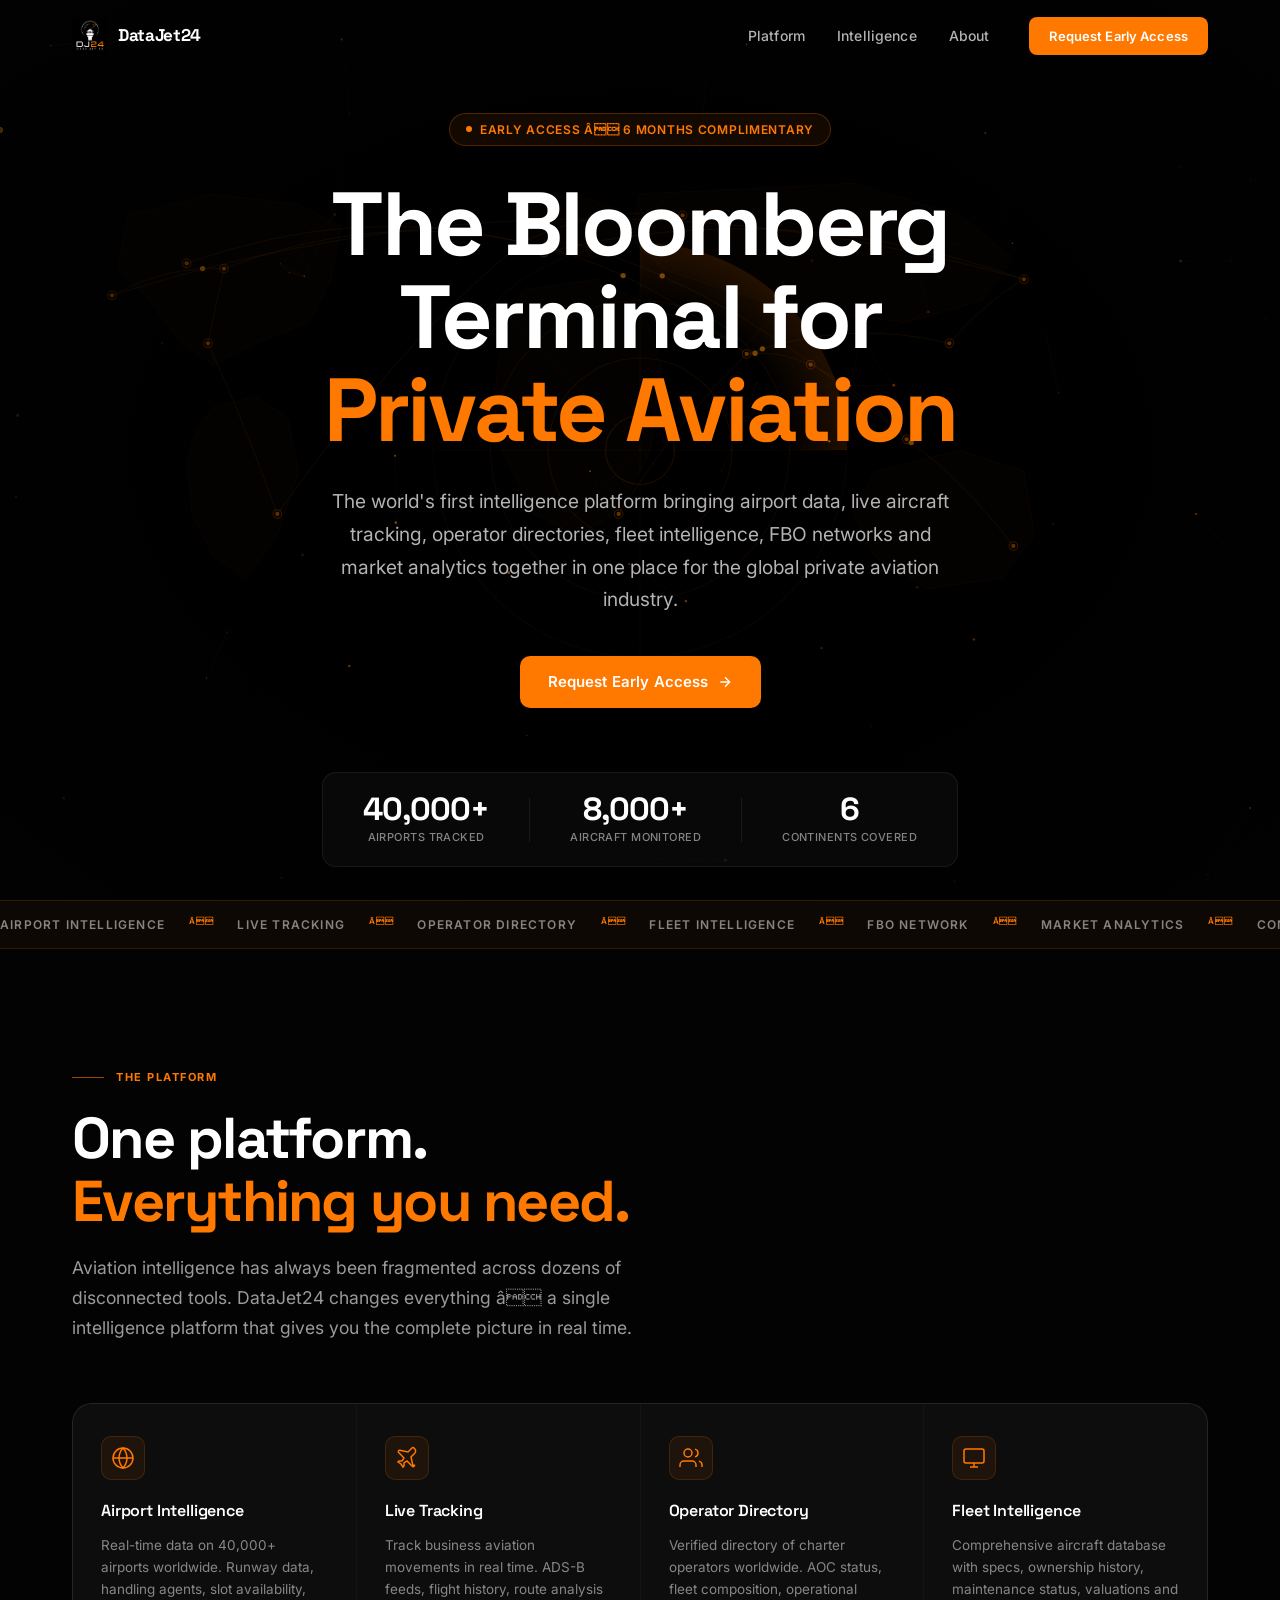
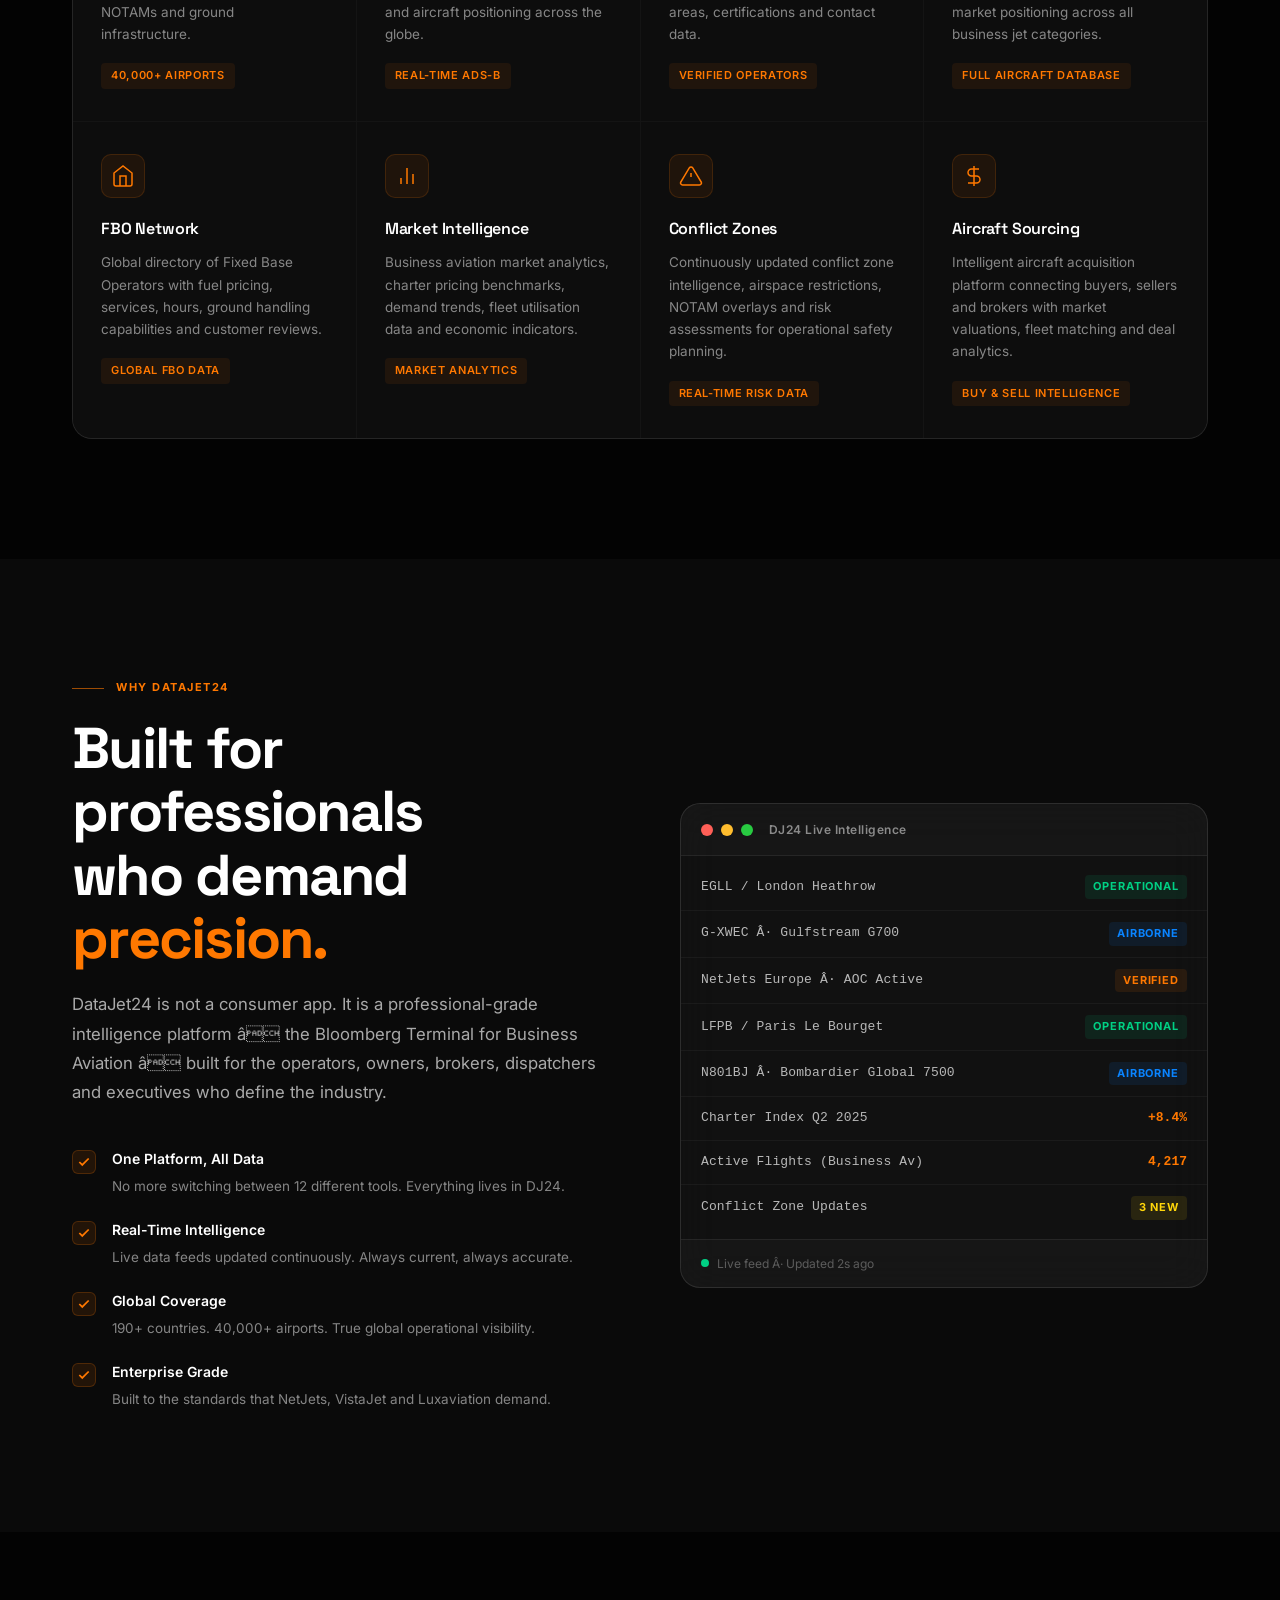
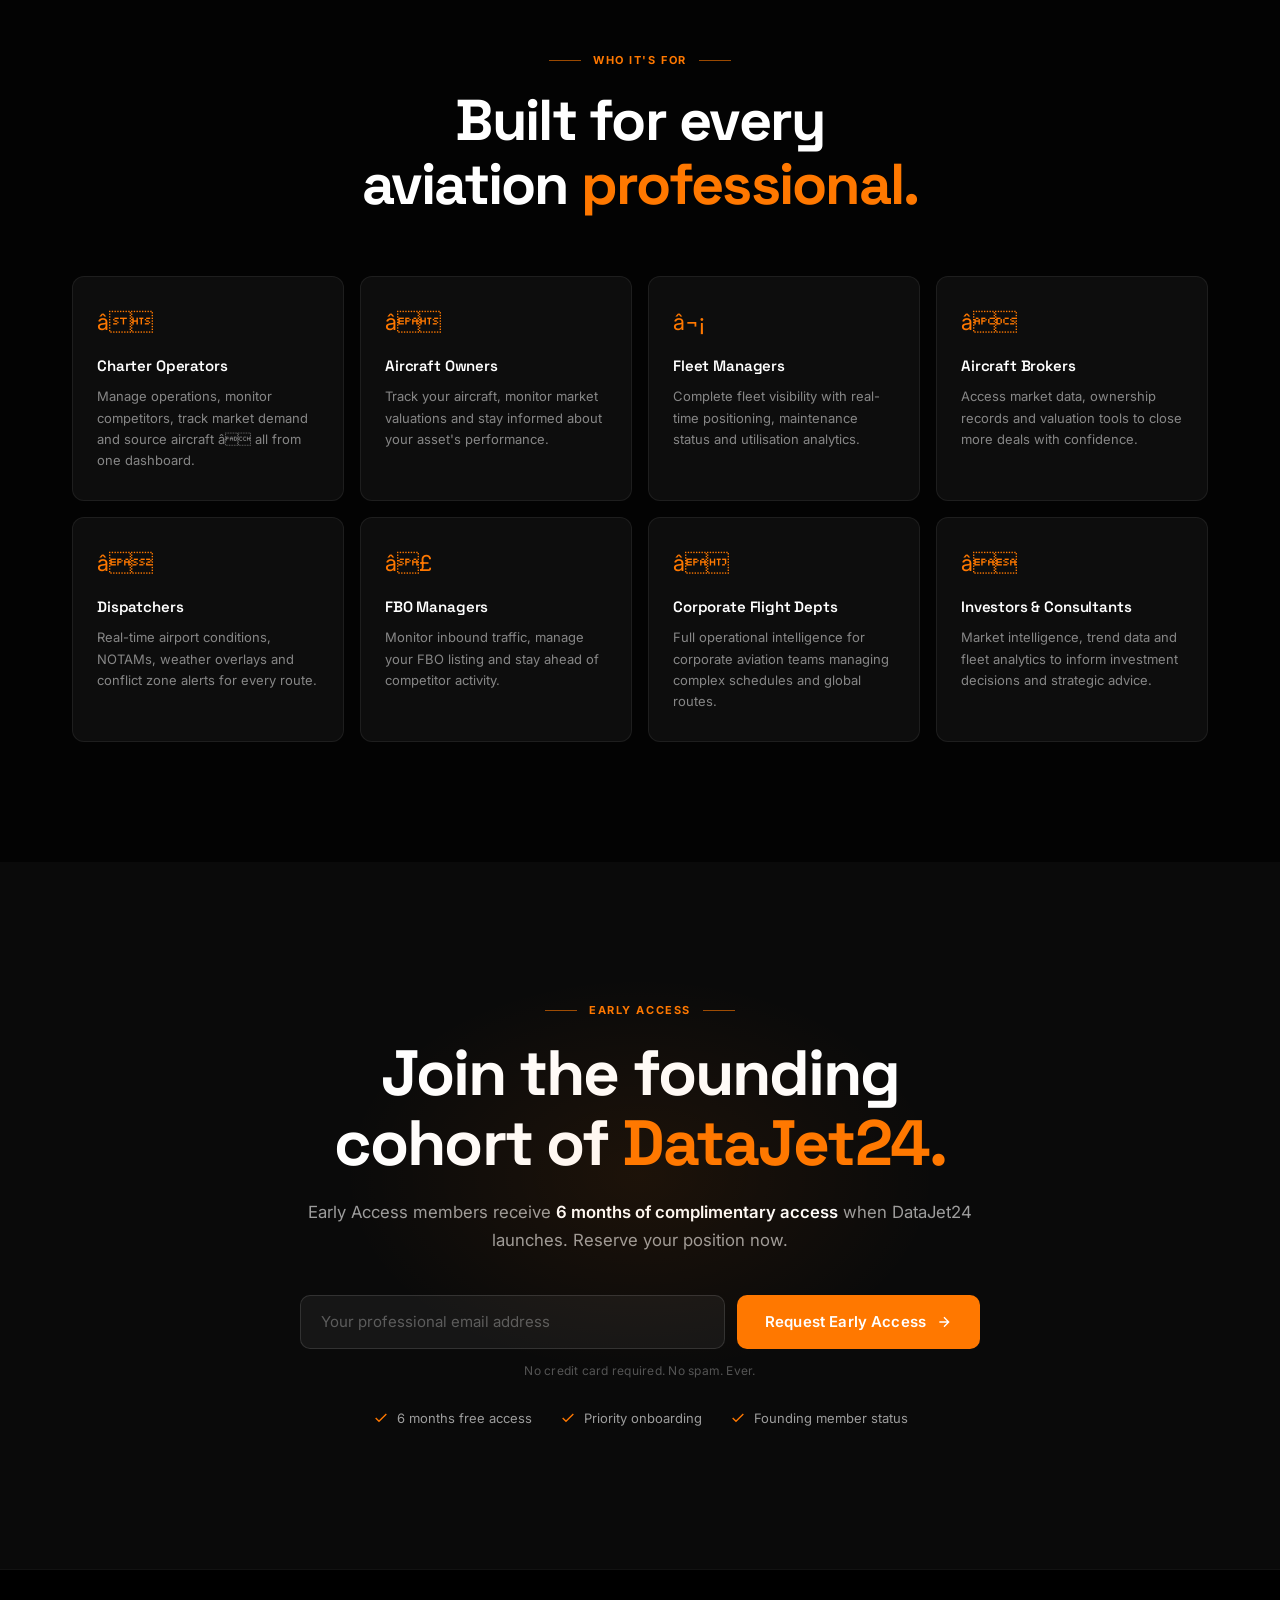
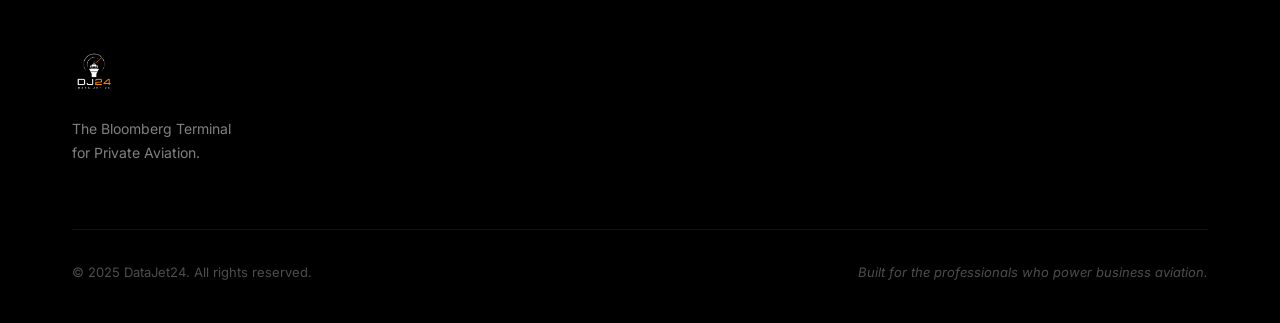
==== index.html @ e0322539 "Fix: restore nav, fix orphan div, add script tag, add closing body/html tags, fix copyright encoding" ====
<!DOCTYPE html>
<html lang="en">
<head>
  <meta charset="UTF-8">
  <meta name="viewport" content="width=device-width, initial-scale=1.0">
  <title>DataJet24 | The Bloomberg Terminal for Private Aviation</title>
  <meta name="description" content="DataJet24 is building the world's leading Business Aviation Intelligence Platform. Real-time tracking, airport intelligence, operator directories, fleet data, FBO networks and market analytics â unified in one platform.">
  <meta name="keywords" content="business aviation intelligence, charter operator platform, aircraft tracking, FBO directory, fleet management, aviation data, private jet intelligence">
  <meta name="robots" content="index, follow">
  <meta name="theme-color" content="#000000">

  <!-- Open Graph -->
  <meta property="og:type" content="website">
  <meta property="og:url" content="https://www.datajet24.com/">
  <meta property="og:title" content="DataJet24 | The Bloomberg Terminal for Private Aviation">
  <meta property="og:description" content="The Bloomberg Terminal for Business Aviation. Airport intelligence, live tracking, operator directories, fleet data and market analytics â unified.">
  <meta property="og:image" content="https://www.datajet24.com/assets/og-image.png">
  <meta property="og:site_name" content="DataJet24">

  <!-- Twitter Cards -->
  <meta name="twitter:card" content="summary_large_image">
  <meta name="twitter:title" content="DataJet24 | Business Aviation Intelligence Platform">
  <meta name="twitter:description" content="The Bloomberg Terminal for Business Aviation. Join Early Access â 6 months free.">
  <meta name="twitter:image" content="https://www.datajet24.com/assets/og-image.png">

  <!-- Canonical -->
  <link rel="canonical" href="https://www.datajet24.com/">

  <!-- Favicon -->
  <link rel="icon" type="image/png" href="assets/logo.png">
  <link rel="apple-touch-icon" href="assets/logo.png">

  <!-- Structured Data -->
  <script type="application/ld+json">
  {
    "@context": "https://schema.org",
    "@type": "Organization",
    "name": "DataJet24",
    "url": "https://www.datajet24.com",
    "logo": "https://www.datajet24.com/assets/logo.png",
    "description": "The Global Intelligence Platform for Business Aviation",
    "foundingDate": "2024",
    "sameAs": []
  }
  </script>

  <!-- Google Fonts -->
  <link rel="preconnect" href="https://fonts.googleapis.com">
  <link rel="preconnect" href="https://fonts.gstatic.com" crossorigin>
  <link href="https://fonts.googleapis.com/css2?family=Inter:wght@300;400;500;600;700;800;900&family=Space+Grotesk:wght@300;400;500;600;700&display=swap" rel="stylesheet">

  <link rel="stylesheet" href="css/style.css">
</head>
<body>

  <!-- Navigation -->
  <nav id="nav">
    <div class="nav-inner">
      <a href="/" class="nav-logo">
        <img src="assets/logo.png" alt="DataJet24" height="36">
        <span>DataJet24</span>
      </a>
      <div class="nav-links">
        <a href="#platform">Platform</a>
        <a href="#intelligence">Intelligence</a>
        <a href="#about">About</a>
      </div>
      <a href="#waitlist" class="nav-cta">Request Early Access</a>
      <button class="nav-mobile-btn" id="mobileMenuBtn" aria-label="Menu">
        <span></span><span></span><span></span>
      </button>
    </div>
    <div class="nav-mobile-menu" id="mobileMenu">
      <a href="#platform" class="mobile-link">Platform</a>
      <a href="#intelligence" class="mobile-link">Intelligence</a>
      <a href="#about" class="mobile-link">About</a>
      <a href="#waitlist" class="mobile-link mobile-cta">Request Early Access</a>
    </div>
  </nav>

  <!-- Loading Screen -->
  <div id="loader">
    <div class="loader-inner">
      <img src="assets/logo.png" alt="DataJet24" class="loader-logo">
      <div class="loader-bar"><div class="loader-progress"></div></div>
    </div>
  </div>


  <!-- Hero Section -->
  <section id="hero">
    <!-- Animated Background Canvas -->
    <canvas id="heroCanvas"></canvas>

    <!-- World Map -->
    <div class="hero-map" id="heroMap">
      <svg viewBox="0 0 1200 600" class="world-map-svg" id="worldMap" xmlns="http://www.w3.org/2000/svg">
        <!-- Simplified world map paths -->
        <g class="map-land" fill="none" stroke="rgba(255,120,0,0.12)" stroke-width="0.5">
          <!-- North America -->
          <path d="M 120 80 L 200 60 L 280 70 L 320 90 L 310 140 L 290 180 L 240 200 L 200 220 L 170 200 L 140 160 L 110 130 Z" fill="rgba(255,120,0,0.03)"/>
          <!-- South America -->
          <path d="M 200 260 L 240 250 L 270 270 L 280 320 L 260 380 L 230 420 L 200 400 L 180 360 L 175 310 L 185 280 Z" fill="rgba(255,120,0,0.03)"/>
          <!-- Europe -->
          <path d="M 480 70 L 540 60 L 580 75 L 590 100 L 560 120 L 520 115 L 490 100 Z" fill="rgba(255,120,0,0.03)"/>
          <!-- Africa -->
          <path d="M 490 150 L 560 140 L 600 160 L 620 220 L 610 300 L 580 360 L 540 380 L 500 360 L 470 300 L 465 230 L 475 180 Z" fill="rgba(255,120,0,0.03)"/>
          <!-- Asia -->
          <path d="M 600 60 L 800 50 L 900 80 L 950 120 L 920 160 L 850 180 L 750 170 L 680 150 L 620 130 L 590 100 Z" fill="rgba(255,120,0,0.03)"/>
          <!-- Australia -->
          <path d="M 820 320 L 900 300 L 960 320 L 970 380 L 940 420 L 870 430 L 820 400 L 800 360 Z" fill="rgba(255,120,0,0.03)"/>
        </g>
        <!-- Flight routes -->
        <g class="flight-routes" id="flightRoutes"></g>
        <!-- Airport dots -->
        <g class="airports" id="airportDots"></g>
      </svg>
    </div>

    <!-- Radar overlay -->
    <div class="radar-overlay" id="radarOverlay">
      <svg viewBox="0 0 400 400" class="radar-svg">
        <circle cx="200" cy="200" r="180" fill="none" stroke="rgba(255,120,0,0.06)" stroke-width="1"/>
        <circle cx="200" cy="200" r="130" fill="none" stroke="rgba(255,120,0,0.08)" stroke-width="1"/>
        <circle cx="200" cy="200" r="80" fill="none" stroke="rgba(255,120,0,0.1)" stroke-width="1"/>
        <circle cx="200" cy="200" r="30" fill="none" stroke="rgba(255,120,0,0.15)" stroke-width="1"/>
        <line x1="200" y1="20" x2="200" y2="380" stroke="rgba(255,120,0,0.05)" stroke-width="1"/>
        <line x1="20" y1="200" x2="380" y2="200" stroke="rgba(255,120,0,0.05)" stroke-width="1"/>
        <line x1="73" y1="73" x2="327" y2="327" stroke="rgba(255,120,0,0.04)" stroke-width="1"/>
        <line x1="327" y1="73" x2="73" y2="327" stroke="rgba(255,120,0,0.04)" stroke-width="1"/>
        <!-- Radar sweep -->
        <path id="radarSweep" d="M 200 200 L 200 20 A 180 180 0 0 1 380 200 Z" fill="url(#radarGrad)" opacity="0.6"/>
        <defs>
          <radialGradient id="radarGrad" cx="200" cy="200" r="180" gradientUnits="userSpaceOnUse">
            <stop offset="0%" stop-color="rgba(255,120,0,0)"/>
            <stop offset="70%" stop-color="rgba(255,120,0,0)"/>
            <stop offset="100%" stop-color="rgba(255,120,0,0.3)"/>
          </radialGradient>
        </defs>
      </svg>
    </div>

    <!-- Hero content -->
    <div class="hero-content">
      <div class="hero-badge">
        <span class="badge-dot"></span>
        <span>Early Access â 6 months complimentary</span>
      </div>
      <h1 class="hero-headline">
        <span class="line-1">The Bloomberg</span>
        <span class="line-2">Terminal for</span>
        <span class="line-3 accent">Private Aviation</span>
      </h1>
      <p class="hero-sub">The world's first intelligence platform bringing airport data, live aircraft tracking, operator directories, fleet intelligence, FBO networks and market analytics together in one place for the global private aviation industry.</p>
      <div class="hero-actions">
        <a href="#waitlist" class="btn-primary">
          <span>Request Early Access</span>
          <svg width="16" height="16" viewBox="0 0 24 24" fill="none" stroke="currentColor" stroke-width="2"><path d="M5 12h14M12 5l7 7-7 7"/></svg>
        </a>
        </div>
      
      <div class="hero-metrics">
        <div class="metric">
          <span class="metric-value" data-target="40000">0</span>
          <span class="metric-label">Airports Tracked</span>
        </div>
        <div class="metric-divider"></div>
        <div class="metric">
          <span class="metric-value" data-target="8000">0</span>
          <span class="metric-label">Aircraft Monitored</span>
        </div>
        <div class="metric-divider"></div>
        <div class="metric">
          <span class="metric-value" data-target="6">0</span>
          <span class="metric-label">Continents Covered</span>
        </div>
      </div>
    </div>


</section>

  <!-- Marquee Banner -->
  <div class="marquee-wrapper">
    <div class="marquee-track">
      <span>Airport Intelligence</span>
      <span class="sep">â</span>
      <span>Live Tracking</span>
      <span class="sep">â</span>
      <span>Operator Directory</span>
      <span class="sep">â</span>
      <span>Fleet Intelligence</span>
      <span class="sep">â</span>
      <span>FBO Network</span>
      <span class="sep">â</span>
      <span>Market Analytics</span>
      <span class="sep">â</span>
      <span>Conflict Zones</span>
      <span class="sep">â</span>
      <span>Weather Data</span>
      <span class="sep">â</span>
      <span>Aircraft Sourcing</span>
      <span class="sep">â</span>
      <span>Aviation News</span>
      <span class="sep">â</span>
      <span>Airport Intelligence</span>
      <span class="sep">â</span>
      <span>Live Tracking</span>
      <span class="sep">â</span>
      <span>Operator Directory</span>
      <span class="sep">â</span>
      <span>Fleet Intelligence</span>
      <span class="sep">â</span>
      <span>FBO Network</span>
      <span class="sep">â</span>
      <span>Market Analytics</span>
      <span class="sep">â</span>
      <span>Conflict Zones</span>
      <span class="sep">â</span>
      <span>Weather Data</span>
      <span class="sep">â</span>
    </div>
  </div>

  <!-- Platform Overview -->
  <section id="platform" class="section-platform">
    <div class="container">
      <div class="section-label">
        <span class="label-line"></span>
        <span>The Platform</span>
      </div>
      <h2 class="section-title">One platform.<br><span class="accent">Everything you need.</span></h2>
      <p class="section-subtitle">Aviation intelligence has always been fragmented across dozens of disconnected tools. DataJet24 changes everything â a single intelligence platform that gives you the complete picture in real time.</p>

      <div class="platform-grid">
        <div class="platform-card" data-aos="fade-up" data-delay="0">
          <div class="card-icon">
            <svg width="24" height="24" viewBox="0 0 24 24" fill="none" stroke="currentColor" stroke-width="1.5"><circle cx="12" cy="12" r="10"/><path d="M2 12h20M12 2a15.3 15.3 0 0 1 4 10 15.3 15.3 0 0 1-4 10 15.3 15.3 0 0 1-4-10 15.3 15.3 0 0 1 4-10z"/></svg>
          </div>
          <h3>Airport Intelligence</h3>
          <p>Real-time data on 40,000+ airports worldwide. Runway data, handling agents, slot availability, NOTAMs and ground infrastructure.</p>
          <div class="card-tag">40,000+ Airports</div>
        </div>

        <div class="platform-card" data-aos="fade-up" data-delay="100">
          <div class="card-icon">
            <svg width="24" height="24" viewBox="0 0 24 24" fill="none" stroke="currentColor" stroke-width="1.5"><path d="M17.8 19.2L16 11l3.5-3.5C21 6 21 4 19.5 2.5S18 1 16.5 2.5L13 6 4.8 4.2c-.5-.1-.9.1-1.1.5l-.3.5c-.2.5-.1 1 .3 1.3L9 12l-2 3H4l-1 1 3 2 2 3 1-1v-3l3-2 5.2 5.3c.4.4.9.5 1.3.3l.5-.2c.4-.3.6-.7.5-1.2z"/></svg>
          </div>
          <h3>Live Tracking</h3>
          <p>Track business aviation movements in real time. ADS-B feeds, flight history, route analysis and aircraft positioning across the globe.</p>
          <div class="card-tag">Real-Time ADS-B</div>
        </div>

        <div class="platform-card" data-aos="fade-up" data-delay="200">
          <div class="card-icon">
            <svg width="24" height="24" viewBox="0 0 24 24" fill="none" stroke="currentColor" stroke-width="1.5"><path d="M17 21v-2a4 4 0 0 0-4-4H5a4 4 0 0 0-4 4v2"/><circle cx="9" cy="7" r="4"/><path d="M23 21v-2a4 4 0 0 0-3-3.87"/><path d="M16 3.13a4 4 0 0 1 0 7.75"/></svg>
          </div>
          <h3>Operator Directory</h3>
          <p>Verified directory of charter operators worldwide. AOC status, fleet composition, operational areas, certifications and contact data.</p>
          <div class="card-tag">Verified Operators</div>
        </div>

        <div class="platform-card" data-aos="fade-up" data-delay="300">
          <div class="card-icon">
            <svg width="24" height="24" viewBox="0 0 24 24" fill="none" stroke="currentColor" stroke-width="1.5"><rect x="2" y="3" width="20" height="14" rx="2" ry="2"/><line x1="8" y1="21" x2="16" y2="21"/><line x1="12" y1="17" x2="12" y2="21"/></svg>
          </div>
          <h3>Fleet Intelligence</h3>
          <p>Comprehensive aircraft database with specs, ownership history, maintenance status, valuations and market positioning across all business jet categories.</p>
          <div class="card-tag">Full Aircraft Database</div>
        </div>

        <div class="platform-card" data-aos="fade-up" data-delay="400">
          <div class="card-icon">
            <svg width="24" height="24" viewBox="0 0 24 24" fill="none" stroke="currentColor" stroke-width="1.5"><path d="M3 9l9-7 9 7v11a2 2 0 0 1-2 2H5a2 2 0 0 1-2-2z"/><polyline points="9 22 9 12 15 12 15 22"/></svg>
          </div>
          <h3>FBO Network</h3>
          <p>Global directory of Fixed Base Operators with fuel pricing, services, hours, ground handling capabilities and customer reviews.</p>
          <div class="card-tag">Global FBO Data</div>
        </div>

        <div class="platform-card" data-aos="fade-up" data-delay="500">
          <div class="card-icon">
            <svg width="24" height="24" viewBox="0 0 24 24" fill="none" stroke="currentColor" stroke-width="1.5"><line x1="18" y1="20" x2="18" y2="10"/><line x1="12" y1="20" x2="12" y2="4"/><line x1="6" y1="20" x2="6" y2="14"/></svg>
          </div>
          <h3>Market Intelligence</h3>
          <p>Business aviation market analytics, charter pricing benchmarks, demand trends, fleet utilisation data and economic indicators.</p>
          <div class="card-tag">Market Analytics</div>
        </div>

        <div class="platform-card" data-aos="fade-up" data-delay="600">
          <div class="card-icon">
            <svg width="24" height="24" viewBox="0 0 24 24" fill="none" stroke="currentColor" stroke-width="1.5"><path d="M10.29 3.86L1.82 18a2 2 0 0 0 1.71 3h16.94a2 2 0 0 0 1.71-3L13.71 3.86a2 2 0 0 0-3.42 0z"/><line x1="12" y1="9" x2="12" y2="13"/><line x1="12" y1="17" x2="12.01" y2="17"/></svg>
          </div>
          <h3>Conflict Zones</h3>
          <p>Continuously updated conflict zone intelligence, airspace restrictions, NOTAM overlays and risk assessments for operational safety planning.</p>
          <div class="card-tag">Real-Time Risk Data</div>
        </div>

        <div class="platform-card" data-aos="fade-up" data-delay="700">
          <div class="card-icon">
            <svg width="24" height="24" viewBox="0 0 24 24" fill="none" stroke="currentColor" stroke-width="1.5"><path d="M12 2v20M17 5H9.5a3.5 3.5 0 0 0 0 7h5a3.5 3.5 0 0 1 0 7H6"/></svg>
          </div>
          <h3>Aircraft Sourcing</h3>
          <p>Intelligent aircraft acquisition platform connecting buyers, sellers and brokers with market valuations, fleet matching and deal analytics.</p>
          <div class="card-tag">Buy &amp; Sell Intelligence</div>
        </div>
      </div>
    </div>
  </section>

  <!-- Intelligence Section -->
  <section id="intelligence" class="section-intelligence">
    <div class="container">
      <div class="intel-layout">
        <div class="intel-left">
          <div class="section-label">
            <span class="label-line"></span>
            <span>Why DataJet24</span>
          </div>
          <h2 class="section-title">Built for professionals<br>who demand <span class="accent">precision.</span></h2>
          <p class="intel-desc">DataJet24 is not a consumer app. It is a professional-grade intelligence platform â the Bloomberg Terminal for Business Aviation â built for the operators, owners, brokers, dispatchers and executives who define the industry.</p>

          <div class="intel-features">
            <div class="intel-feature">
              <div class="feature-check">
                <svg width="14" height="14" viewBox="0 0 24 24" fill="none" stroke="currentColor" stroke-width="3"><polyline points="20 6 9 17 4 12"/></svg>
              </div>
              <div>
                <strong>One Platform, All Data</strong>
                <span>No more switching between 12 different tools. Everything lives in DJ24.</span>
              </div>
            </div>
            <div class="intel-feature">
              <div class="feature-check">
                <svg width="14" height="14" viewBox="0 0 24 24" fill="none" stroke="currentColor" stroke-width="3"><polyline points="20 6 9 17 4 12"/></svg>
              </div>
              <div>
                <strong>Real-Time Intelligence</strong>
                <span>Live data feeds updated continuously. Always current, always accurate.</span>
              </div>
            </div>
            <div class="intel-feature">
              <div class="feature-check">
                <svg width="14" height="14" viewBox="0 0 24 24" fill="none" stroke="currentColor" stroke-width="3"><polyline points="20 6 9 17 4 12"/></svg>
              </div>
              <div>
                <strong>Global Coverage</strong>
                <span>190+ countries. 40,000+ airports. True global operational visibility.</span>
              </div>
            </div>
            <div class="intel-feature">
              <div class="feature-check">
                <svg width="14" height="14" viewBox="0 0 24 24" fill="none" stroke="currentColor" stroke-width="3"><polyline points="20 6 9 17 4 12"/></svg>
              </div>
              <div>
                <strong>Enterprise Grade</strong>
                <span>Built to the standards that NetJets, VistaJet and Luxaviation demand.</span>
              </div>
            </div>
          </div>
        </div>

        <div class="intel-right">
          <div class="intel-card glass-card">
            <div class="intel-card-header">
              <div class="terminal-dot red"></div>
              <div class="terminal-dot yellow"></div>
              <div class="terminal-dot green"></div>
              <span class="terminal-title">DJ24 Live Intelligence</span>
            </div>
            <div class="intel-card-body">
              <div class="data-row">
                <span class="data-label">EGLL / London Heathrow</span>
                <span class="data-status active">OPERATIONAL</span>
              </div>
              <div class="data-row">
                <span class="data-label">G-XWEC Â· Gulfstream G700</span>
                <span class="data-status tracking">AIRBORNE</span>
              </div>
              <div class="data-row">
                <span class="data-label">NetJets Europe Â· AOC Active</span>
                <span class="data-status verified">VERIFIED</span>
              </div>
              <div class="data-row">
                <span class="data-label">LFPB / Paris Le Bourget</span>
                <span class="data-status active">OPERATIONAL</span>
              </div>
              <div class="data-row">
                <span class="data-label">N801BJ Â· Bombardier Global 7500</span>
                <span class="data-status tracking">AIRBORNE</span>
              </div>
              <div class="data-row">
                <span class="data-label">Charter Index Q2 2025</span>
                <span class="data-value">+8.4%</span>
              </div>
              <div class="data-row">
                <span class="data-label">Active Flights (Business Av)</span>
                <span class="data-value counter-live">4,218</span>
              </div>
              <div class="data-row">
                <span class="data-label">Conflict Zone Updates</span>
                <span class="data-status warning">3 NEW</span>
              </div>
            </div>
            <div class="intel-card-footer">
              <div class="pulse-dot"></div>
              <span>Live feed Â· Updated 2s ago</span>
            </div>
          </div>
        </div>
      </div>
    </div>
  </section>

  <!-- Who It's For -->
  <section id="about" class="section-users">
    <div class="container">
      <div class="section-label centered">
        <span class="label-line"></span>
        <span>Who It's For</span>
        <span class="label-line"></span>
      </div>
      <h2 class="section-title center">Built for every<br>aviation <span class="accent">professional.</span></h2>

      <div class="users-grid">
        <div class="user-card" data-aos="fade-up">
          <div class="user-icon">â</div>
          <h4>Charter Operators</h4>
          <p>Manage operations, monitor competitors, track market demand and source aircraft â all from one dashboard.</p>
        </div>
        <div class="user-card" data-aos="fade-up">
          <div class="user-icon">â</div>
          <h4>Aircraft Owners</h4>
          <p>Track your aircraft, monitor market valuations and stay informed about your asset's performance.</p>
        </div>
        <div class="user-card" data-aos="fade-up">
          <div class="user-icon">â¬¡</div>
          <h4>Fleet Managers</h4>
          <p>Complete fleet visibility with real-time positioning, maintenance status and utilisation analytics.</p>
        </div>
        <div class="user-card" data-aos="fade-up">
          <div class="user-icon">â</div>
          <h4>Aircraft Brokers</h4>
          <p>Access market data, ownership records and valuation tools to close more deals with confidence.</p>
        </div>
        <div class="user-card" data-aos="fade-up">
          <div class="user-icon">â</div>
          <h4>Dispatchers</h4>
          <p>Real-time airport conditions, NOTAMs, weather overlays and conflict zone alerts for every route.</p>
        </div>
        <div class="user-card" data-aos="fade-up">
          <div class="user-icon">â£</div>
          <h4>FBO Managers</h4>
          <p>Monitor inbound traffic, manage your FBO listing and stay ahead of competitor activity.</p>
        </div>
        <div class="user-card" data-aos="fade-up">
          <div class="user-icon">â</div>
          <h4>Corporate Flight Depts</h4>
          <p>Full operational intelligence for corporate aviation teams managing complex schedules and global routes.</p>
        </div>
        <div class="user-card" data-aos="fade-up">
          <div class="user-icon">â</div>
          <h4>Investors &amp; Consultants</h4>
          <p>Market intelligence, trend data and fleet analytics to inform investment decisions and strategic advice.</p>
        </div>
      </div>
    </div>
  </section>

  <!-- Waitlist Section -->
  <section id="waitlist" class="section-waitlist">
    <div class="container">
      <div class="waitlist-inner">
        <div class="waitlist-glow"></div>
        <div class="section-label centered">
          <span class="label-line"></span>
          <span>Early Access</span>
          <span class="label-line"></span>
        </div>
        <h2 class="waitlist-title">Join the founding<br>cohort of <span class="accent">DataJet24.</span></h2>
        <p class="waitlist-sub">Early Access members receive <strong>6 months of complimentary access</strong> when DataJet24 launches. Reserve your position now.</p>

        <form id="waitlistForm" action="https://formspree.io/f/mnjkvwpp" method="POST" class="waitlist-form">
          <input type="hidden" name="_subject" value="New DJ24 Early Access Signup">
          <input type="hidden" name="_next" value="https://www.datajet24.com/thank-you.html">
          <div class="form-row">
            <div class="form-input-wrap">
              <input type="email" name="email" id="emailInput" placeholder="Your professional email address" required autocomplete="email">
              <label for="emailInput">Email Address</label>
            </div>
            <button type="submit" class="btn-waitlist">
              <span>Request Early Access</span>
              <svg width="16" height="16" viewBox="0 0 24 24" fill="none" stroke="currentColor" stroke-width="2"><path d="M5 12h14M12 5l7 7-7 7"/></svg>
            </button>
          </div>
          <p class="form-note">No credit card required. No spam. Ever.</p>
        </form>

        <div class="waitlist-badges">
          <div class="wl-badge">
            <svg width="16" height="16" viewBox="0 0 24 24" fill="none" stroke="currentColor" stroke-width="2"><polyline points="20 6 9 17 4 12"/></svg>
            <span>6 months free access</span>
          </div>
          <div class="wl-badge">
            <svg width="16" height="16" viewBox="0 0 24 24" fill="none" stroke="currentColor" stroke-width="2"><polyline points="20 6 9 17 4 12"/></svg>
            <span>Priority onboarding</span>
          </div>
          <div class="wl-badge">
            <svg width="16" height="16" viewBox="0 0 24 24" fill="none" stroke="currentColor" stroke-width="2"><polyline points="20 6 9 17 4 12"/></svg>
            <span>Founding member status</span>
          </div>
        </div>
      </div>
    </div>
  </section>

  <!-- Footer -->
<footer id="footer">
    <div class="container">

        <div class="footer-top">

            <div class="footer-brand">
                <img src="assets/logo.png" alt="DataJet24" height="44">
                <p>The Bloomberg Terminal<br>for Private Aviation.</p>
            </div>

        </div>

        <div class="footer-bottom">
            <p>© 2025 DataJet24. All rights reserved.</p>
            <p class="footer-tagline">
                Built for the professionals who power business aviation.
            </p>
        </div>

    </div>
</footer>


  <script src="js/main.js"></script>
</body>
</html>
---- css/style.css ----
/* =============================================================================
   DataJet24 — Production CSS
   The Global Intelligence Platform for Business Aviation
   ============================================================================= */

/* ---- Reset & Base ---- */
*, *::before, *::after { box-sizing: border-box; margin: 0; padding: 0; }

:root {
  --black: #000000;
  --bg: #030303;
  --bg-2: #0a0a0a;
  --bg-3: #111111;
  --bg-card: #0d0d0d;
  --border: rgba(255,255,255,0.07);
  --border-light: rgba(255,255,255,0.12);
  --white: #ffffff;
  --white-90: rgba(255,255,255,0.9);
  --white-70: rgba(255,255,255,0.7);
  --white-50: rgba(255,255,255,0.5);
  --white-30: rgba(255,255,255,0.3);
  --white-10: rgba(255,255,255,0.1);
  --white-60: rgba(255,255,255,0.6);
  --accent: #FF7800;
  --accent-light: #FF9A35;
  --accent-dim: rgba(255,120,0,0.15);
  --accent-glow: rgba(255,120,0,0.08);
  --green: #00D084;
  --yellow: #FFD60A;
  --red: #FF453A;
  --font-primary: 'Inter', -apple-system, BlinkMacSystemFont, sans-serif;
  --font-display: 'Space Grotesk', 'Inter', sans-serif;
  --radius: 12px;
  --radius-lg: 20px;
  --transition: 0.3s cubic-bezier(0.4, 0, 0.2, 1);
  --transition-slow: 0.6s cubic-bezier(0.4, 0, 0.2, 1);
}

html {
  font-size: 16px;
  scroll-behavior: smooth;
  -webkit-font-smoothing: antialiased;
  -moz-osx-font-smoothing: grayscale;
}

body {
  font-family: var(--font-primary);
  background: var(--bg);
  color: var(--white);
  overflow-x: hidden;
  line-height: 1.6;
}

a { text-decoration: none; color: inherit; }
img { max-width: 100%; }

/* ---- Scrollbar ---- */
::-webkit-scrollbar { width: 6px; }
::-webkit-scrollbar-track { background: var(--bg); }
::-webkit-scrollbar-thumb { background: rgba(255,120,0,0.3); border-radius: 3px; }
::-webkit-scrollbar-thumb:hover { background: rgba(255,120,0,0.5); }

/* ---- Container ---- */
.container {
  width: 100%;
  max-width: 1200px;
  margin: 0 auto;
  padding: 0 32px;
}

/* ---- Loading Screen ---- */
#loader {
  position: fixed;
  inset: 0;
  background: var(--black);
  z-index: 9999;
  display: flex;
  align-items: center;
  justify-content: center;
  transition: opacity 0.6s ease, visibility 0.6s ease;
}

#loader.hidden {
  opacity: 0;
  visibility: hidden;
  pointer-events: none;
}

.loader-inner {
  display: flex;
  flex-direction: column;
  align-items: center;
  gap: 24px;
}

.loader-logo {
  width: 72px;
  height: 72px;
  object-fit: contain;
  animation: loaderPulse 1.5s ease-in-out infinite;
}

@keyframes loaderPulse {
  0%, 100% { opacity: 1; transform: scale(1); }
  50% { opacity: 0.6; transform: scale(0.95); }
}

.loader-bar {
  width: 180px;
  height: 2px;
  background: rgba(255,255,255,0.1);
  border-radius: 1px;
  overflow: hidden;
}

.loader-progress {
  height: 100%;
  background: var(--accent);
  border-radius: 1px;
  animation: loaderFill 1.8s ease-out forwards;
}

@keyframes loaderFill {
  0% { width: 0%; }
  60% { width: 70%; }
  100% { width: 100%; }
}

/* ---- Navigation ---- */
#nav {
  position: fixed;
  top: 0;
  left: 0;
  right: 0;
  z-index: 1000;
  transition: background var(--transition), border-color var(--transition);
  border-bottom: 1px solid transparent;
}

#nav.scrolled {
  background: rgba(3,3,3,0.85);
  backdrop-filter: blur(20px);
  -webkit-backdrop-filter: blur(20px);
  border-bottom-color: var(--border);
}

.nav-inner {
  max-width: 1200px;
  margin: 0 auto;
  padding: 0 32px;
  height: 72px;
  display: flex;
  align-items: center;
  gap: 40px;
}

.nav-logo {
  display: flex;
  align-items: center;
  gap: 10px;
  font-family: var(--font-display);
  font-weight: 700;
  font-size: 17px;
  letter-spacing: -0.02em;
  flex-shrink: 0;
}

.nav-logo img { object-fit: contain; }

.nav-links {
  display: flex;
  align-items: center;
  gap: 32px;
  margin-left: auto;
}

.nav-links a {
  font-size: 14px;
  font-weight: 500;
  color: var(--white-70);
  transition: color var(--transition);
  letter-spacing: 0.01em;
}

.nav-links a:hover { color: var(--white); }

.nav-cta {
  font-size: 13px;
  font-weight: 600;
  background: var(--accent);
  color: var(--white);
  padding: 9px 20px;
  border-radius: 8px;
  transition: background var(--transition), transform var(--transition), box-shadow var(--transition);
  letter-spacing: 0.01em;
  white-space: nowrap;
  flex-shrink: 0;
}

.nav-cta:hover {
  background: var(--accent-light);
  transform: translateY(-1px);
  box-shadow: 0 8px 24px rgba(255,120,0,0.3);
}

.nav-mobile-btn {
  display: none;
  flex-direction: column;
  gap: 5px;
  background: none;
  border: none;
  cursor: pointer;
  padding: 4px;
  margin-left: auto;
}

.nav-mobile-btn span {
  display: block;
  width: 24px;
  height: 2px;
  background: var(--white);
  transition: var(--transition);
  border-radius: 1px;
}

.nav-mobile-menu {
  display: none;
  flex-direction: column;
  padding: 16px 32px 24px;
  background: rgba(3,3,3,0.95);
  backdrop-filter: blur(20px);
  border-top: 1px solid var(--border);
}

.nav-mobile-menu.open { display: flex; }

.mobile-link {
  font-size: 16px;
  font-weight: 500;
  color: var(--white-70);
  padding: 12px 0;
  border-bottom: 1px solid var(--border);
  transition: color var(--transition);
}

.mobile-link:hover { color: var(--white); }
.mobile-link:last-child { border-bottom: none; }

.mobile-cta {
  margin-top: 8px;
  color: var(--accent);
  font-weight: 600;
  border-bottom: none;
}

/* ---- Hero Section ---- */
#hero {
  position: relative;
  min-height: 100vh;
  display: flex;
  align-items: center;
  justify-content: center;
  overflow: hidden;
  background: var(--black);
}

#heroCanvas {
  position: absolute;
  inset: 0;
  width: 100%;
  height: 100%;
  z-index: 0;
}

.hero-map {
  position: absolute;
  inset: 0;
  display: flex;
  align-items: center;
  justify-content: center;
  z-index: 1;
  opacity: 0.5;
}

.world-map-svg {
  width: 100%;
  height: 100%;
  max-width: 1400px;
}

.radar-overlay {
  position: absolute;
  top: 50%;
  left: 50%;
  transform: translate(-50%, -50%);
  width: 460px;
  height: 460px;
  z-index: 2;
  opacity: 0.7;
}

.radar-svg {
  width: 100%;
  height: 100%;
}

#radarSweep {
  transform-origin: 200px 200px;
  animation: radarRotate 4s linear infinite;
}

@keyframes radarRotate {
  from { transform: rotate(0deg); }
  to { transform: rotate(360deg); }
}


/* Hero gradient overlay */
#hero::after {
  content: '';
  position: absolute;
  inset: 0;
  background: radial-gradient(ellipse at center, transparent 30%, rgba(3,3,3,0.6) 100%);
  z-index: 3;
  pointer-events: none;
}

.hero-content {
  position: relative;
  z-index: 10;

  text-align: center;
  max-width: 860px;
  padding: 0 24px;
  padding-top: 80px;
}

.hero-badge {
  display: inline-flex;
  align-items: center;
  gap: 8px;
  background: rgba(255,120,0,0.08);
  border: 1px solid rgba(255,120,0,0.25);
  border-radius: 100px;
  padding: 6px 16px;
  font-size: 12px;
  font-weight: 600;
  letter-spacing: 0.06em;
  text-transform: uppercase;
  color: var(--accent);
  margin-bottom: 32px;
}

.badge-dot {
  width: 6px;
  height: 6px;
  border-radius: 50%;
  background: var(--accent);
  animation: badgePulse 2s ease-in-out infinite;
}

@keyframes badgePulse {
  0%, 100% { opacity: 1; box-shadow: 0 0 0 0 rgba(255,120,0,0.4); }
  50% { opacity: 0.7; box-shadow: 0 0 0 6px rgba(255,120,0,0); }
}

.hero-headline {
  font-family: var(--font-display);
  font-size: clamp(3.2rem, 7vw, 6.5rem);
  font-weight: 700;
  line-height: 1.04;
  letter-spacing: -0.03em;
  margin-bottom: 28px;
  overflow: hidden;
}

.hero-headline .line-1,
.hero-headline .line-2,
.hero-headline .line-3 {
  display: block;
  opacity: 0;
  transform: translateY(40px);
  animation: heroLineIn 0.9s cubic-bezier(0.16, 1, 0.3, 1) forwards;
}

.hero-headline .line-1 { animation-delay: 0.1s; }
.hero-headline .line-2 { animation-delay: 0.2s; }
.hero-headline .line-3 { animation-delay: 0.3s; }

@keyframes heroLineIn {
  to { opacity: 1; transform: translateY(0); }
}

.accent { color: var(--accent); }

.hero-sub {
  font-size: clamp(1rem, 2vw, 1.2rem);
  color: var(--white-70);
  max-width: 620px;
  margin: 0 auto 40px;
  line-height: 1.7;
  opacity: 0;
  animation: fadeUp 0.9s cubic-bezier(0.16, 1, 0.3, 1) 0.5s forwards;
}

@keyframes fadeUp {
  from { opacity: 0; transform: translateY(20px); }
  to { opacity: 1; transform: translateY(0); }
}

.hero-actions {
  display: flex;
  align-items: center;
  justify-content: center;
  gap: 16px;
  margin-bottom: 64px;
  opacity: 0;
  animation: fadeUp 0.9s cubic-bezier(0.16, 1, 0.3, 1) 0.65s forwards;
}

.btn-primary {
  display: inline-flex;
  align-items: center;
  gap: 8px;
  background: var(--accent);
  color: var(--white);
  font-size: 15px;
  font-weight: 600;
  padding: 14px 28px;
  border-radius: 10px;
  transition: background var(--transition), transform var(--transition), box-shadow var(--transition);
  letter-spacing: 0.01em;
}

.btn-primary:hover {
  background: var(--accent-light);
  transform: translateY(-2px);
  box-shadow: 0 12px 32px rgba(255,120,0,0.35);
}

.btn-ghost {
  display: inline-flex;
  align-items: center;
  gap: 8px;
  background: transparent;
  color: var(--white-70);
  font-size: 15px;
  font-weight: 500;
  padding: 14px 24px;
  border-radius: 10px;
  border: 1px solid var(--border-light);
  transition: color var(--transition), border-color var(--transition), background var(--transition);
}

.btn-ghost:hover {
  color: var(--white);
  border-color: rgba(255,255,255,0.25);
  background: rgba(255,255,255,0.04);
}

.hero-metrics {
  display: inline-flex;
  align-items: center;
  gap: 0;
  background: rgba(255,255,255,0.03);
  border: 1px solid var(--border);
  border-radius: 14px;
  overflow: hidden;
  opacity: 0;
  animation: fadeUp 0.9s cubic-bezier(0.16, 1, 0.3, 1) 0.8s forwards;
}

.metric {
  display: flex;
  flex-direction: column;
  align-items: center;
  padding: 20px 40px;
}

.metric-value {
  font-family: var(--font-display);
  font-size: 2rem;
  font-weight: 700;
  letter-spacing: -0.03em;
  color: var(--white);
  line-height: 1;
}

.metric-label {
  font-size: 11px;
  font-weight: 500;
  color: var(--white-50);
  margin-top: 4px;
  letter-spacing: 0.04em;
  text-transform: uppercase;
}

.metric-divider {
  width: 1px;
  height: 44px;
  background: var(--border);
  flex-shrink: 0;
}

.hero-scroll {
  position: absolute;
  bottom: 32px;
  left: 50%;
  transform: translateX(-50%);
  display: flex;
  flex-direction: column;
  align-items: center;
  gap: 8px;
  z-index: 10;
  opacity: 0;
  animation: fadeUp 0.9s ease 1.2s forwards;
}

.scroll-line {
  width: 1px;
  height: 48px;
  background: linear-gradient(to bottom, transparent, var(--accent));
  animation: scrollLine 2s ease-in-out infinite;
}

@keyframes scrollLine {
  0%, 100% { opacity: 0.4; transform: scaleY(1); }
  50% { opacity: 1; transform: scaleY(1.1); }
}

.hero-scroll span {
  font-size: 10px;
  letter-spacing: 0.12em;
  text-transform: uppercase;
  color: var(--white-30);
}

/* ---- Marquee ---- */
.marquee-wrapper {
  overflow: hidden;
  background: rgba(255,120,0,0.04);
  border-top: 1px solid rgba(255,120,0,0.15);
  border-bottom: 1px solid rgba(255,120,0,0.15);
  padding: 14px 0;
}

.marquee-track {
  display: flex;
  gap: 24px;
  white-space: nowrap;
  animation: marqueeScroll 30s linear infinite;
  width: max-content;
}

.marquee-track span {
  font-size: 12px;
  font-weight: 600;
  letter-spacing: 0.1em;
  text-transform: uppercase;
  color: var(--white-50);
}

.marquee-track .sep {
  color: var(--accent);
  font-size: 8px;
}

@keyframes marqueeScroll {
  from { transform: translateX(0); }
  to { transform: translateX(-50%); }
}

/* ---- Section Shared ---- */
.section-label {
  display: flex;
  align-items: center;
  gap: 12px;
  font-size: 11px;
  font-weight: 700;
  letter-spacing: 0.14em;
  text-transform: uppercase;
  color: var(--accent);
  margin-bottom: 20px;
}

.section-label.centered {
  justify-content: center;
}

.label-line {
  display: block;
  height: 1px;
  width: 32px;
  background: var(--accent);
  opacity: 0.6;
}

.section-title {
  font-family: var(--font-display);
  font-size: clamp(2.2rem, 4.5vw, 3.8rem);
  font-weight: 700;
  line-height: 1.1;
  letter-spacing: -0.03em;
  color: var(--white);
  margin-bottom: 20px;
}

.section-title.center { text-align: center; }

.section-subtitle {
  font-size: 1.1rem;
  color: rgba(255,255,255,0.6);
  max-width: 580px;
  line-height: 1.7;
  margin-bottom: 60px;
}

/* ---- Platform Section ---- */
.section-platform {
  padding: 120px 0;
  background: var(--bg);
}

.platform-grid {
  display: grid;
  grid-template-columns: repeat(4, 1fr);
  gap: 1px;
  background: var(--border);
  border: 1px solid var(--border);
  border-radius: var(--radius-lg);
  overflow: hidden;
}

.platform-card {
  background: var(--bg-card);
  padding: 32px 28px;
  transition: background var(--transition), transform var(--transition);
  cursor: default;
  position: relative;
}

.platform-card:hover {
  background: rgba(255,120,0,0.04);
}

.card-icon {
  width: 44px;
  height: 44px;
  border-radius: 10px;
  background: rgba(255,120,0,0.08);
  border: 1px solid rgba(255,120,0,0.15);
  display: flex;
  align-items: center;
  justify-content: center;
  margin-bottom: 18px;
  color: var(--accent);
  transition: background var(--transition), border-color var(--transition);
}

.platform-card:hover .card-icon {
  background: rgba(255,120,0,0.15);
  border-color: rgba(255,120,0,0.3);
}

.platform-card h3 {
  font-family: var(--font-display);
  font-size: 16px;
  font-weight: 600;
  color: var(--white);
  margin-bottom: 10px;
  letter-spacing: -0.01em;
}

.platform-card p {
  font-size: 13.5px;
  color: var(--white-50);
  line-height: 1.65;
  margin-bottom: 16px;
}

.card-tag {
  display: inline-block;
  font-size: 11px;
  font-weight: 600;
  letter-spacing: 0.06em;
  text-transform: uppercase;
  color: var(--accent);
  background: rgba(255,120,0,0.08);
  padding: 4px 10px;
  border-radius: 4px;
}

/* ---- Intelligence Section ---- */
.section-intelligence {
  padding: 120px 0;
  background: var(--bg-2);
}

.intel-layout {
  display: grid;
  grid-template-columns: 1fr 1fr;
  gap: 80px;
  align-items: center;
}

.intel-desc {
  font-size: 1.05rem;
  color: rgba(255,255,255,0.65);
  line-height: 1.75;
  margin-bottom: 40px;
}

.intel-features {
  display: flex;
  flex-direction: column;
  gap: 20px;
}

.intel-feature {
  display: flex;
  align-items: flex-start;
  gap: 16px;
}

.feature-check {
  width: 24px;
  height: 24px;
  border-radius: 6px;
  background: rgba(255,120,0,0.1);
  border: 1px solid rgba(255,120,0,0.2);
  display: flex;
  align-items: center;
  justify-content: center;
  color: var(--accent);
  flex-shrink: 0;
  margin-top: 2px;
}

.intel-feature strong {
  display: block;
  font-size: 14px;
  font-weight: 600;
  color: var(--white);
  margin-bottom: 3px;
}

.intel-feature span {
  font-size: 13.5px;
  color: var(--white-50);
  line-height: 1.6;
}

/* Glass Card */
.glass-card {
  background: rgba(255,255,255,0.03);
  border: 1px solid var(--border-light);
  border-radius: var(--radius-lg);
  overflow: hidden;
  backdrop-filter: blur(20px);
  -webkit-backdrop-filter: blur(20px);
}

.intel-card-header {
  display: flex;
  align-items: center;
  gap: 8px;
  padding: 16px 20px;
  border-bottom: 1px solid var(--border);
  background: rgba(255,255,255,0.02);
}

.terminal-dot {
  width: 12px;
  height: 12px;
  border-radius: 50%;
}

.terminal-dot.red { background: #FF5F57; }
.terminal-dot.yellow { background: #FFBD2E; }
.terminal-dot.green { background: #28CA41; }

.terminal-title {
  font-size: 12px;
  font-weight: 600;
  color: var(--white-50);
  margin-left: 8px;
  letter-spacing: 0.04em;
}

.intel-card-body {
  padding: 8px 0;
}

.data-row {
  display: flex;
  align-items: center;
  justify-content: space-between;
  padding: 11px 20px;
  border-bottom: 1px solid rgba(255,255,255,0.04);
  transition: background var(--transition);
}

.data-row:hover { background: rgba(255,255,255,0.02); }
.data-row:last-child { border-bottom: none; }

.data-label {
  font-size: 13px;
  color: var(--white-70);
  font-family: 'SF Mono', 'Fira Code', monospace;
  letter-spacing: 0.01em;
}

.data-status {
  font-size: 11px;
  font-weight: 700;
  letter-spacing: 0.08em;
  text-transform: uppercase;
  padding: 3px 8px;
  border-radius: 4px;
}

.data-status.active { color: #00D084; background: rgba(0,208,132,0.1); }
.data-status.tracking { color: #0A84FF; background: rgba(10,132,255,0.1); }
.data-status.verified { color: var(--accent); background: rgba(255,120,0,0.1); }
.data-status.warning { color: var(--yellow); background: rgba(255,214,10,0.1); }

.data-value {
  font-size: 13px;
  font-weight: 700;
  color: var(--accent);
  font-family: 'SF Mono', 'Fira Code', monospace;
}

.intel-card-footer {
  display: flex;
  align-items: center;
  gap: 8px;
  padding: 14px 20px;
  border-top: 1px solid var(--border);
  background: rgba(255,255,255,0.02);
  font-size: 12px;
  color: var(--white-30);
}

.pulse-dot {
  width: 8px;
  height: 8px;
  border-radius: 50%;
  background: var(--green);
  animation: pulseDot 2s ease-in-out infinite;
}

@keyframes pulseDot {
  0%, 100% { opacity: 1; box-shadow: 0 0 0 0 rgba(0,208,132,0.4); }
  50% { opacity: 0.7; box-shadow: 0 0 0 6px rgba(0,208,132,0); }
}

/* ---- Users Section ---- */
.section-users {
  padding: 120px 0;
  background: var(--bg);
}

.users-grid {
  display: grid;
  grid-template-columns: repeat(4, 1fr);
  gap: 16px;
  margin-top: 60px;
}

.user-card {
  background: var(--bg-card);
  border: 1px solid var(--border);
  border-radius: var(--radius);
  padding: 28px 24px;
  transition: border-color var(--transition), transform var(--transition), background var(--transition);
}

.user-card:hover {
  border-color: rgba(255,120,0,0.25);
  transform: translateY(-4px);
  background: rgba(255,120,0,0.03);
}

.user-icon {
  font-size: 22px;
  margin-bottom: 14px;
  color: var(--accent);
  display: block;
}

.user-card h4 {
  font-family: var(--font-display);
  font-size: 15px;
  font-weight: 600;
  color: var(--white);
  margin-bottom: 8px;
  letter-spacing: -0.01em;
}

.user-card p {
  font-size: 13px;
  color: var(--white-50);
  line-height: 1.65;
}

/* ---- Waitlist Section ---- */
.section-waitlist {
  padding: 140px 0;
  background: var(--bg-2);
  position: relative;
  overflow: hidden;
}

.waitlist-inner {
  position: relative;
  text-align: center;
  max-width: 680px;
  margin: 0 auto;
}

.waitlist-glow {
  position: absolute;
  top: 50%;
  left: 50%;
  transform: translate(-50%, -60%);
  width: 600px;
  height: 400px;
  background: radial-gradient(ellipse at center, rgba(255,120,0,0.08) 0%, transparent 70%);
  pointer-events: none;
}

.waitlist-title {
  font-family: var(--font-display);
  font-size: clamp(2.4rem, 5vw, 4rem);
  font-weight: 700;
  line-height: 1.08;
  letter-spacing: -0.03em;
  margin-bottom: 20px;
}

.waitlist-sub {
  font-size: 1.05rem;
  color: var(--white-60, rgba(255,255,255,0.6));
  line-height: 1.7;
  margin-bottom: 40px;
}

.waitlist-sub strong {
  color: var(--white);
  font-weight: 600;
}

.waitlist-form {
  margin-bottom: 28px;
}

.form-row {
  display: flex;
  gap: 12px;
  align-items: stretch;
}

.form-input-wrap {
  position: relative;
  flex: 1;
}

.form-input-wrap input {
  width: 100%;
  height: 54px;
  background: rgba(255,255,255,0.05);
  border: 1px solid var(--border-light);
  border-radius: 10px;
  padding: 0 20px;
  font-size: 15px;
  color: var(--white);
  font-family: var(--font-primary);
  transition: border-color var(--transition), background var(--transition), box-shadow var(--transition);
  outline: none;
}

.form-input-wrap input::placeholder { color: var(--white-30); }

.form-input-wrap input:focus {
  border-color: rgba(255,120,0,0.5);
  background: rgba(255,255,255,0.07);
  box-shadow: 0 0 0 3px rgba(255,120,0,0.08);
}

.form-input-wrap label {
  display: none;
}

.btn-waitlist {
  display: inline-flex;
  align-items: center;
  gap: 10px;
  background: var(--accent);
  color: var(--white);
  font-size: 15px;
  font-weight: 600;
  padding: 0 28px;
  height: 54px;
  border-radius: 10px;
  border: none;
  cursor: pointer;
  font-family: var(--font-primary);
  transition: background var(--transition), transform var(--transition), box-shadow var(--transition);
  white-space: nowrap;
  letter-spacing: 0.01em;
}

.btn-waitlist:hover {
  background: var(--accent-light);
  transform: translateY(-1px);
  box-shadow: 0 8px 24px rgba(255,120,0,0.3);
}

.form-note {
  font-size: 12px;
  color: var(--white-30);
  margin-top: 12px;
  letter-spacing: 0.02em;
}

.waitlist-badges {
  display: flex;
  align-items: center;
  justify-content: center;
  gap: 28px;
  flex-wrap: wrap;
}

.wl-badge {
  display: flex;
  align-items: center;
  gap: 8px;
  font-size: 13px;
  color: var(--white-60, rgba(255,255,255,0.6));
}

.wl-badge svg { color: var(--accent); flex-shrink: 0; }

/* ---- Footer ---- */
#footer {
  background: var(--black);
  border-top: 1px solid var(--border);
  padding: 80px 0 40px;
}

.footer-top {
  display: flex;
  gap: 80px;
  margin-bottom: 64px;
}

.footer-brand {
  flex: 1;
}

.footer-brand img {
  object-fit: contain;
  margin-bottom: 16px;
}

.footer-brand p {
  font-size: 14px;
  color: var(--white-50);
  line-height: 1.7;
}

.footer-links {
  display: flex;
  gap: 64px;
}

.footer-col {
  display: flex;
  flex-direction: column;
  gap: 12px;
}

.footer-col h5 {
  font-size: 12px;
  font-weight: 700;
  letter-spacing: 0.1em;
  text-transform: uppercase;
  color: var(--white-50);
  margin-bottom: 4px;
}

.footer-col a {
  font-size: 14px;
  color: var(--white-50);
  transition: color var(--transition);
}

.footer-col a:hover { color: var(--white); }

.footer-bottom {
  display: flex;
  align-items: center;
  justify-content: space-between;
  padding-top: 32px;
  border-top: 1px solid var(--border);
}

.footer-bottom p {
  font-size: 13px;
  color: var(--white-30);
}

.footer-tagline {
  font-style: italic;
}

/* ---- Animations ---- */
[data-aos] {
  opacity: 0;
  transform: translateY(24px);
  transition: opacity 0.7s cubic-bezier(0.16, 1, 0.3, 1), transform 0.7s cubic-bezier(0.16, 1, 0.3, 1);
}

[data-aos].aos-animate {
  opacity: 1;
  transform: translateY(0);
}

/* ---- Responsive ---- */
@media (max-width: 1100px) {
  .platform-grid { grid-template-columns: repeat(2, 1fr); }
  .users-grid { grid-template-columns: repeat(2, 1fr); }
  .intel-layout { grid-template-columns: 1fr; gap: 48px; }
}

@media (max-width: 768px) {
  .container { padding: 0 20px; }
  .nav-links, .nav-cta { display: none; }
  .nav-mobile-btn { display: flex; }
  .hero-headline { font-size: clamp(2.4rem, 8vw, 3.5rem); }
  .hero-actions { flex-direction: column; gap: 12px; }
  .hero-metrics { flex-direction: column; gap: 0; width: 100%; max-width: 280px; }
  .metric { padding: 16px 24px; width: 100%; }
  .metric-divider { width: 100%; height: 1px; }
  .radar-overlay { width: 280px; height: 280px; }
  .platform-grid { grid-template-columns: 1fr; }
  .users-grid { grid-template-columns: repeat(2, 1fr); }
  .section-platform, .section-intelligence, .section-users, .section-waitlist { padding: 80px 0; }
  .form-row { flex-direction: column; }
  .footer-top { flex-direction: column; gap: 40px; }
  .footer-links { flex-direction: column; gap: 32px; }
  .footer-bottom { flex-direction: column; gap: 8px; text-align: center; }
  .waitlist-badges { gap: 16px; }
}

@media (max-width: 480px) {
  .users-grid { grid-template-columns: 1fr; }
  .hero-metrics { max-width: 100%; }
}

/* ---- Utility ---- */
.sr-only {
  position: absolute;
  width: 1px;
  height: 1px;
  padding: 0;
  margin: -1px;
  overflow: hidden;
  clip: rect(0, 0, 0, 0);
  white-space: nowrap;
  border-width: 0;
}


/* ---- Premium Enhancements ---- */

/* Glow effect on nav CTA hover */
.nav-cta::after {
  content: '';
  position: absolute;
  inset: 0;
  border-radius: 8px;
  background: var(--accent);
  filter: blur(12px);
  opacity: 0;
  transition: opacity 0.3s ease;
  z-index: -1;
}

.nav-cta {
  position: relative;
  isolation: isolate;
}

.nav-cta:hover::after {
  opacity: 0.4;
}

/* Section transitions */
.section-platform, .section-intelligence, .section-users, .section-waitlist {
  position: relative;
}

/* Intel right on mobile */
@media (max-width: 1100px) {
  .intel-right {
    display: flex;
    justify-content: center;
  }
  .intel-card {
    max-width: 520px;
    width: 100%;
  }
}

/* Improved counter display */
.metric-value::after {
  content: attr(data-suffix);
}

/* Platform grid 2x4 on medium screens */
@media (max-width: 1100px) and (min-width: 769px) {
  .platform-grid {
    grid-template-columns: repeat(2, 1fr);
  }
}

/* Text selection color */
::selection {
  background: rgba(255,120,0,0.25);
  color: var(--white);
}

/* Focus visible styles for accessibility */
*:focus-visible {
  outline: 2px solid var(--accent);
  outline-offset: 3px;
  border-radius: 4px;
}

/* Smooth transitions for all interactive elements */
a, button {
  transition-property: color, background, border-color, opacity, transform, box-shadow;
  transition-duration: 0.25s;
  transition-timing-function: cubic-bezier(0.4, 0, 0.2, 1);
}

/* Hero canvas sizing */
#heroCanvas {
  position: absolute;
  inset: 0;
  width: 100%;
  height: 100%;
  z-index: 0;
}

/* Navigation bottom border fix */
.nav-mobile-menu.open + * { margin-top: 0; }

/* Reduce motion preference */
@media (prefers-reduced-motion: reduce) {
  *, *::before, *::after {
    animation-duration: 0.01ms !important;
    animation-iteration-count: 1 !important;
    transition-duration: 0.01ms !important;
  }
  
  .hero-headline .line-1,
  .hero-headline .line-2,
  .hero-headline .line-3 {
    opacity: 1;
    transform: none;
  }
  
  #loader { display: none; }
}
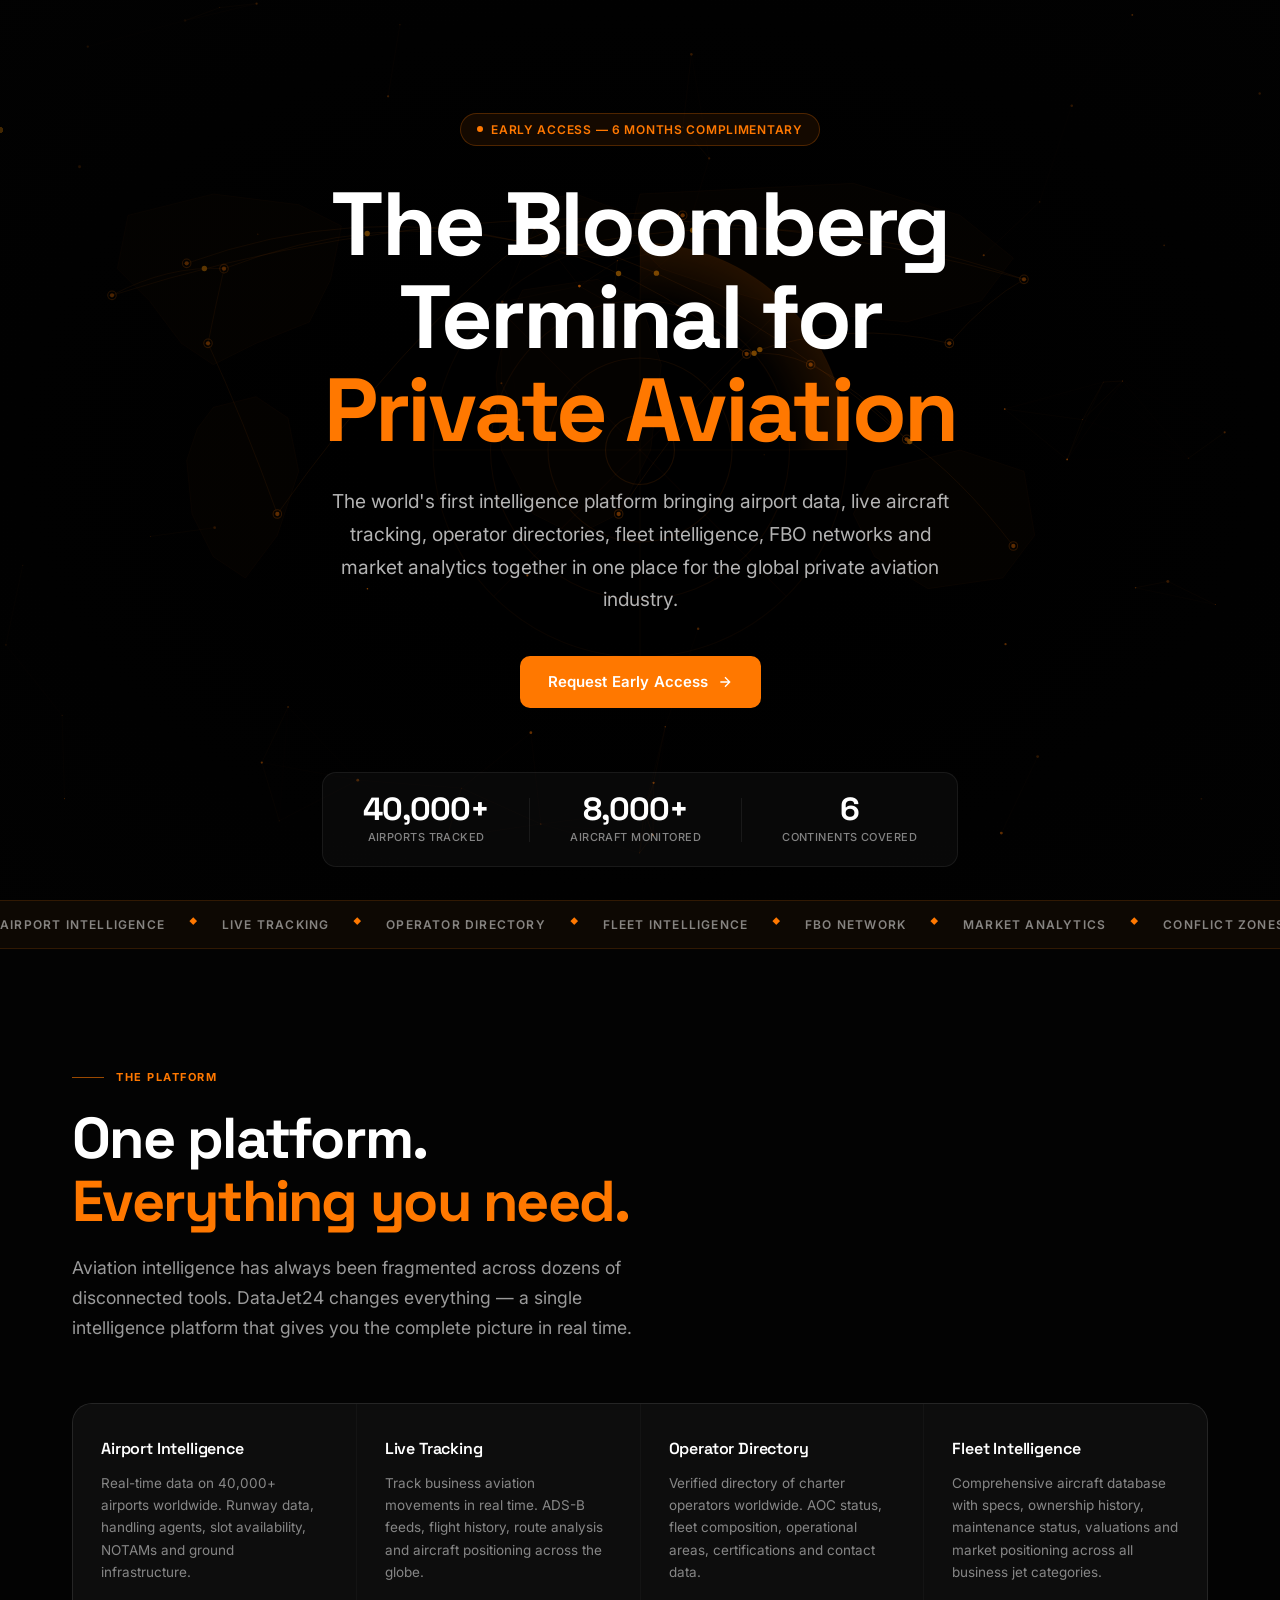
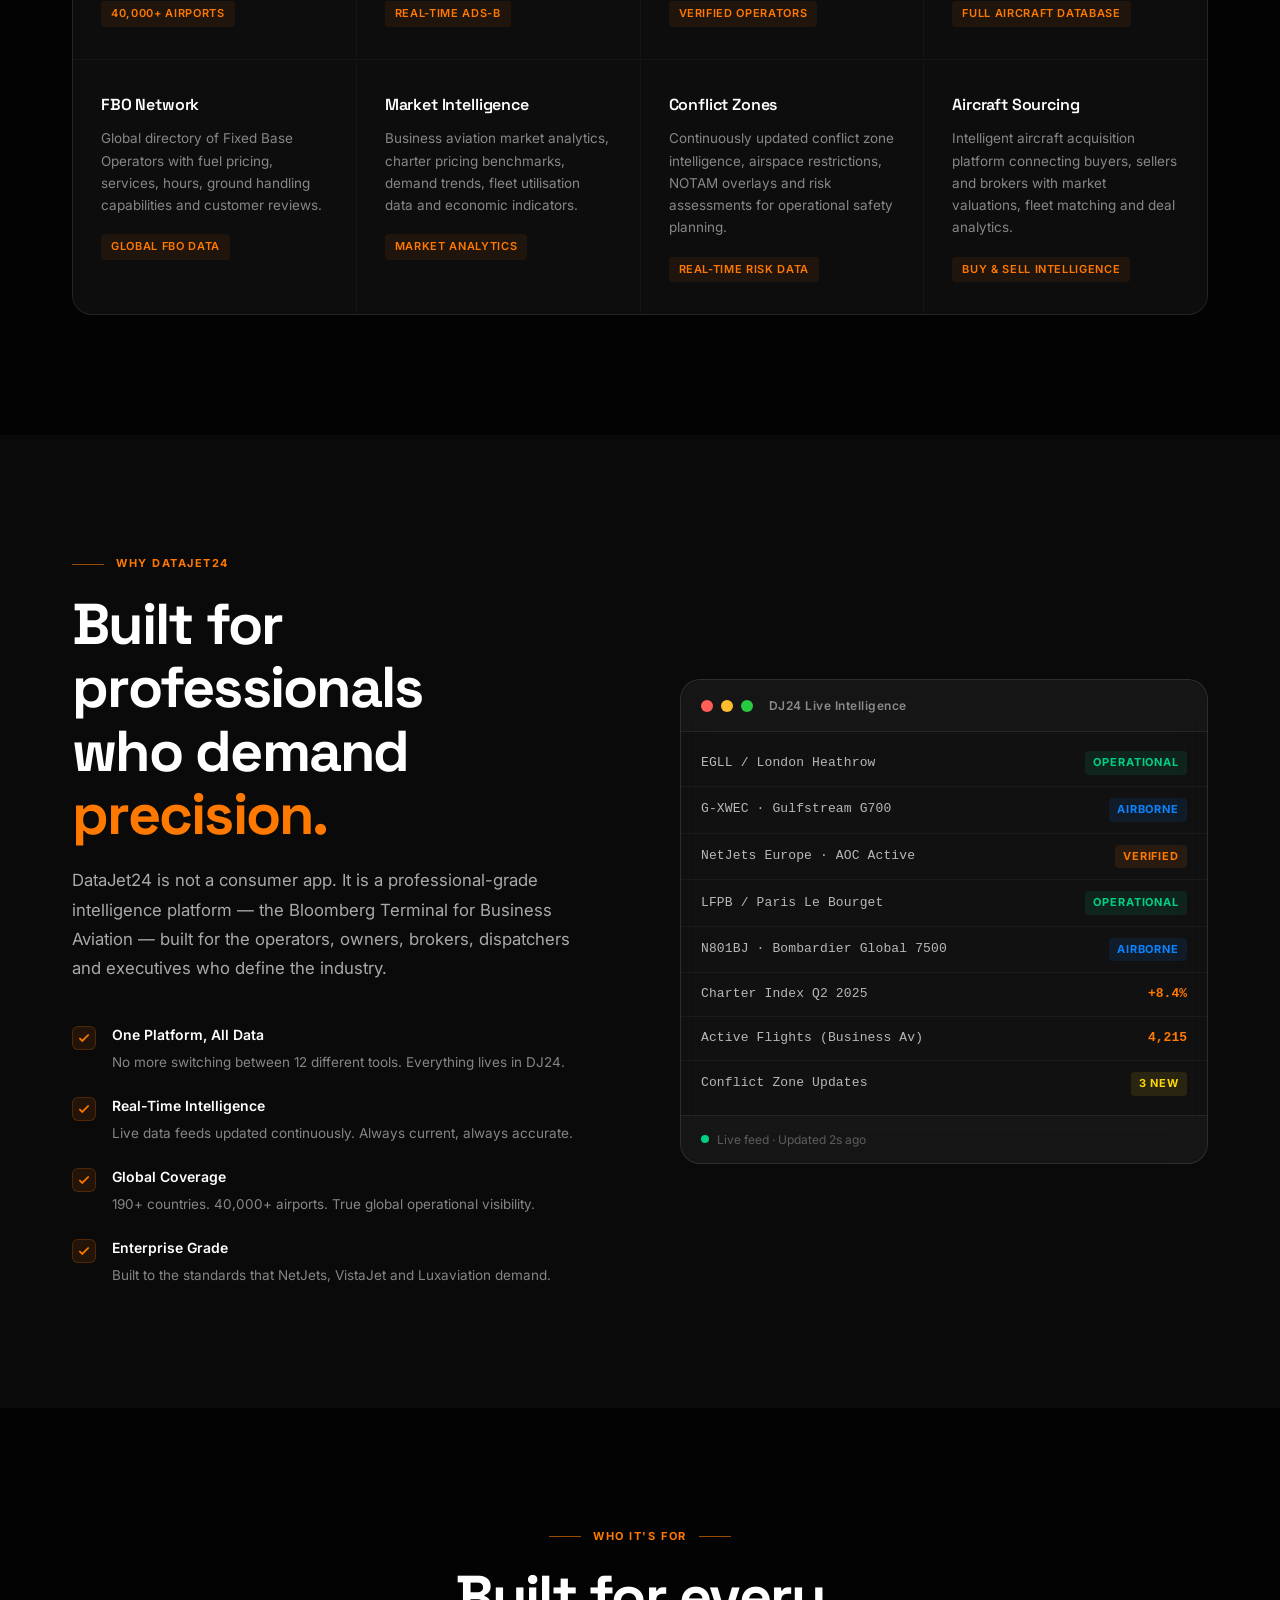
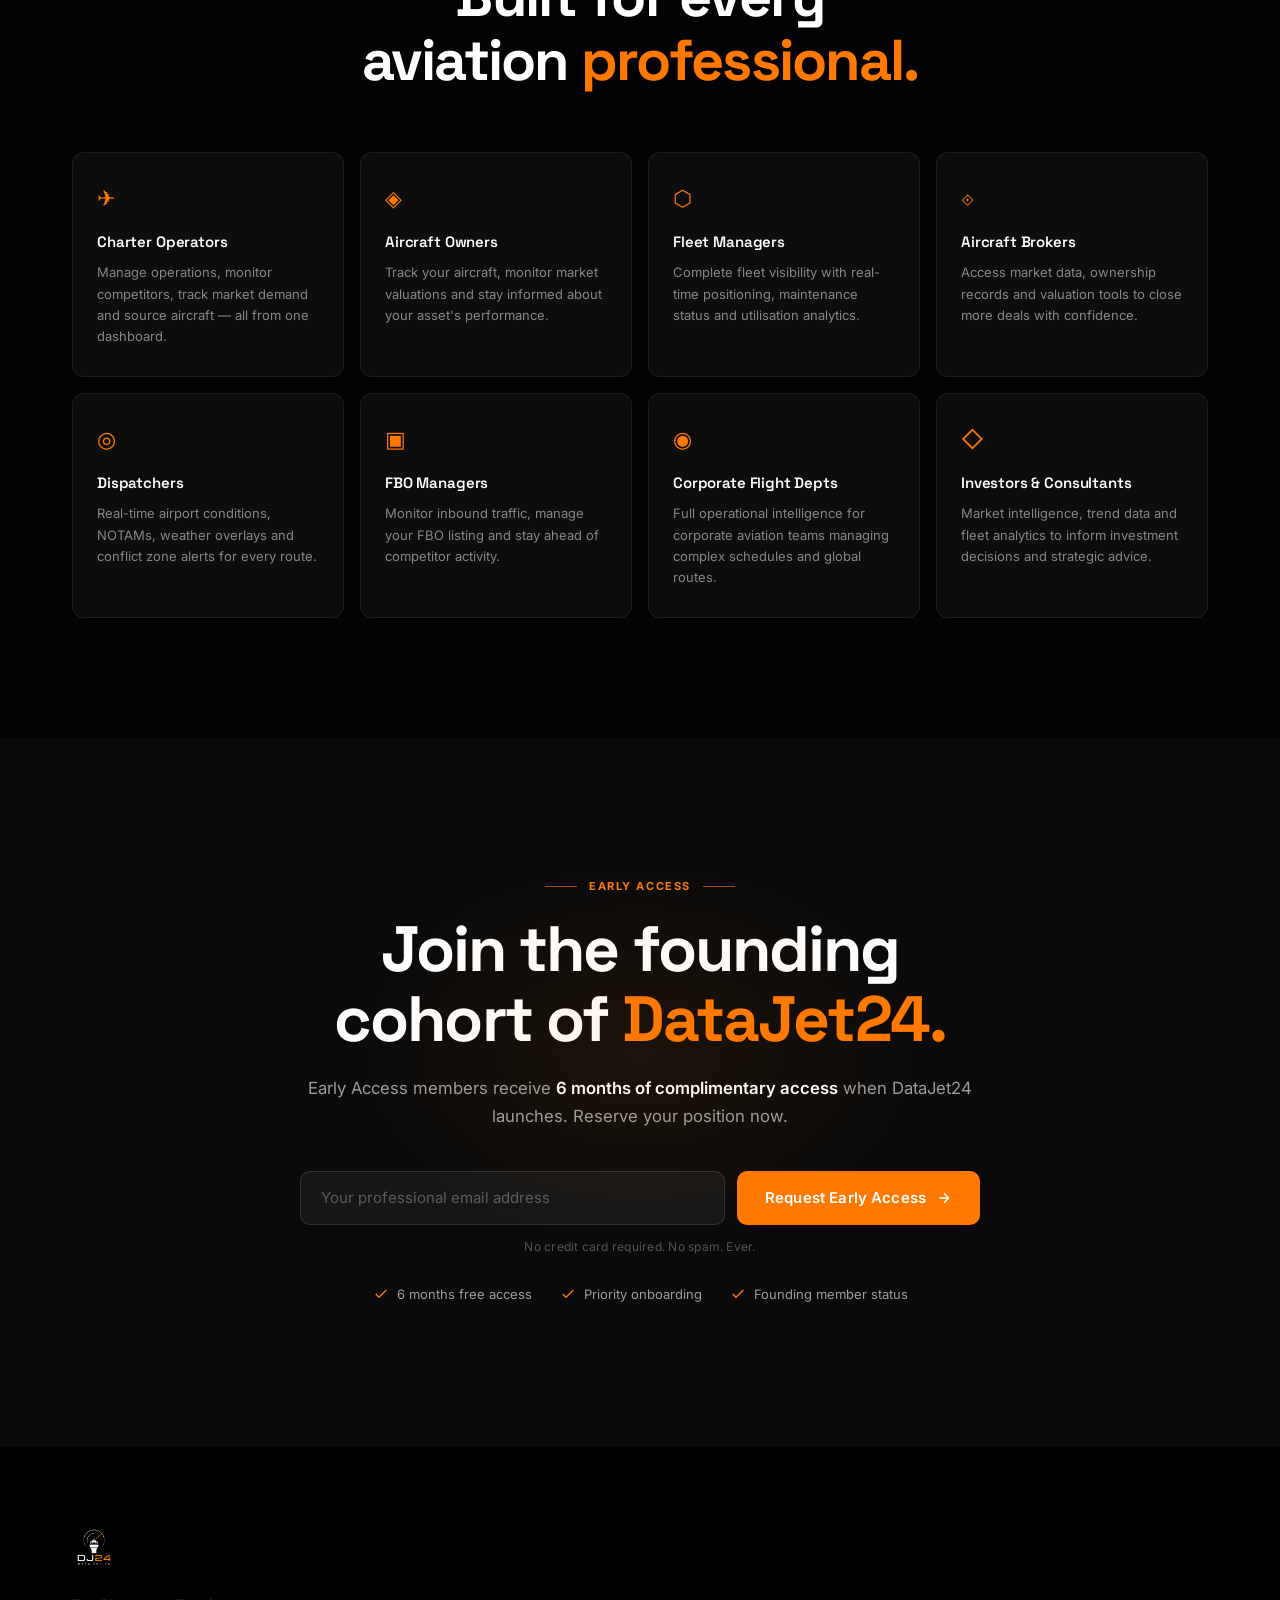
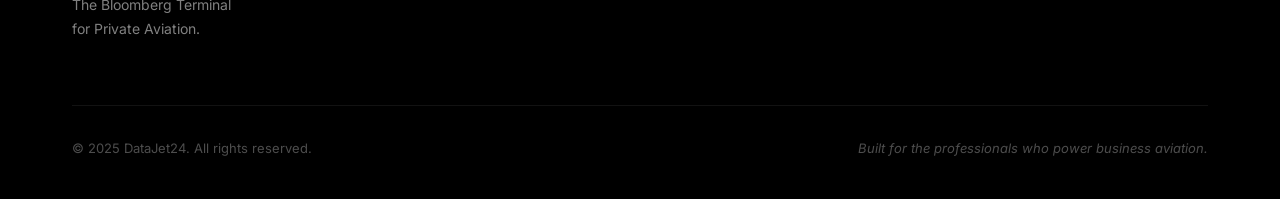
==== commit cee3f4e5: "Polish: fix encoding, remove nav, remove card icons, rebalance card CSS Replaced incorrect character" ====
--- a/index.html
+++ b/index.html
@@ -4,7 +4,7 @@
   <meta charset="UTF-8">
   <meta name="viewport" content="width=device-width, initial-scale=1.0">
   <title>DataJet24 | The Bloomberg Terminal for Private Aviation</title>
-  <meta name="description" content="DataJet24 is building the world's leading Business Aviation Intelligence Platform. Real-time tracking, airport intelligence, operator directories, fleet data, FBO networks and market analytics â unified in one platform.">
+  <meta name="description" content="DataJet24 is building the world's leading Business Aviation Intelligence Platform. Real-time tracking, airport intelligence, operator directories, fleet data, FBO networks and market analytics — unified in one platform.">
   <meta name="keywords" content="business aviation intelligence, charter operator platform, aircraft tracking, FBO directory, fleet management, aviation data, private jet intelligence">
   <meta name="robots" content="index, follow">
   <meta name="theme-color" content="#000000">
@@ -13,14 +13,14 @@
   <meta property="og:type" content="website">
   <meta property="og:url" content="https://www.datajet24.com/">
   <meta property="og:title" content="DataJet24 | The Bloomberg Terminal for Private Aviation">
-  <meta property="og:description" content="The Bloomberg Terminal for Business Aviation. Airport intelligence, live tracking, operator directories, fleet data and market analytics â unified.">
+  <meta property="og:description" content="The Bloomberg Terminal for Business Aviation. Airport intelligence, live tracking, operator directories, fleet data and market analytics — unified.">
   <meta property="og:image" content="https://www.datajet24.com/assets/og-image.png">
   <meta property="og:site_name" content="DataJet24">
 
   <!-- Twitter Cards -->
   <meta name="twitter:card" content="summary_large_image">
   <meta name="twitter:title" content="DataJet24 | Business Aviation Intelligence Platform">
-  <meta name="twitter:description" content="The Bloomberg Terminal for Business Aviation. Join Early Access â 6 months free.">
+  <meta name="twitter:description" content="The Bloomberg Terminal for Business Aviation. Join Early Access — 6 months free.">
   <meta name="twitter:image" content="https://www.datajet24.com/assets/og-image.png">
 
   <!-- Canonical -->
@@ -53,30 +53,6 @@
 </head>
 <body>
 
-  <!-- Navigation -->
-  <nav id="nav">
-    <div class="nav-inner">
-      <a href="/" class="nav-logo">
-        <img src="assets/logo.png" alt="DataJet24" height="36">
-        <span>DataJet24</span>
-      </a>
-      <div class="nav-links">
-        <a href="#platform">Platform</a>
-        <a href="#intelligence">Intelligence</a>
-        <a href="#about">About</a>
-      </div>
-      <a href="#waitlist" class="nav-cta">Request Early Access</a>
-      <button class="nav-mobile-btn" id="mobileMenuBtn" aria-label="Menu">
-        <span></span><span></span><span></span>
-      </button>
-    </div>
-    <div class="nav-mobile-menu" id="mobileMenu">
-      <a href="#platform" class="mobile-link">Platform</a>
-      <a href="#intelligence" class="mobile-link">Intelligence</a>
-      <a href="#about" class="mobile-link">About</a>
-      <a href="#waitlist" class="mobile-link mobile-cta">Request Early Access</a>
-    </div>
-  </nav>
 
   <!-- Loading Screen -->
   <div id="loader">
@@ -144,7 +120,7 @@
     <div class="hero-content">
       <div class="hero-badge">
         <span class="badge-dot"></span>
-        <span>Early Access â 6 months complimentary</span>
+        <span>Early Access — 6 months complimentary</span>
       </div>
       <h1 class="hero-headline">
         <span class="line-1">The Bloomberg</span>
@@ -184,41 +160,41 @@
   <div class="marquee-wrapper">
     <div class="marquee-track">
       <span>Airport Intelligence</span>
-      <span class="sep">â</span>
+      <span class="sep">◆</span>
       <span>Live Tracking</span>
-      <span class="sep">â</span>
+      <span class="sep">◆</span>
       <span>Operator Directory</span>
-      <span class="sep">â</span>
+      <span class="sep">◆</span>
       <span>Fleet Intelligence</span>
-      <span class="sep">â</span>
+      <span class="sep">◆</span>
       <span>FBO Network</span>
-      <span class="sep">â</span>
+      <span class="sep">◆</span>
       <span>Market Analytics</span>
-      <span class="sep">â</span>
+      <span class="sep">◆</span>
       <span>Conflict Zones</span>
-      <span class="sep">â</span>
+      <span class="sep">◆</span>
       <span>Weather Data</span>
-      <span class="sep">â</span>
+      <span class="sep">◆</span>
       <span>Aircraft Sourcing</span>
-      <span class="sep">â</span>
+      <span class="sep">◆</span>
       <span>Aviation News</span>
-      <span class="sep">â</span>
+      <span class="sep">◆</span>
       <span>Airport Intelligence</span>
-      <span class="sep">â</span>
+      <span class="sep">◆</span>
       <span>Live Tracking</span>
-      <span class="sep">â</span>
+      <span class="sep">◆</span>
       <span>Operator Directory</span>
-      <span class="sep">â</span>
+      <span class="sep">◆</span>
       <span>Fleet Intelligence</span>
-      <span class="sep">â</span>
+      <span class="sep">◆</span>
       <span>FBO Network</span>
-      <span class="sep">â</span>
+      <span class="sep">◆</span>
       <span>Market Analytics</span>
-      <span class="sep">â</span>
+      <span class="sep">◆</span>
       <span>Conflict Zones</span>
-      <span class="sep">â</span>
+      <span class="sep">◆</span>
       <span>Weather Data</span>
-      <span class="sep">â</span>
+      <span class="sep">◆</span>
     </div>
   </div>
 
@@ -230,77 +206,53 @@
         <span>The Platform</span>
       </div>
       <h2 class="section-title">One platform.<br><span class="accent">Everything you need.</span></h2>
-      <p class="section-subtitle">Aviation intelligence has always been fragmented across dozens of disconnected tools. DataJet24 changes everything â a single intelligence platform that gives you the complete picture in real time.</p>
+      <p class="section-subtitle">Aviation intelligence has always been fragmented across dozens of disconnected tools. DataJet24 changes everything — a single intelligence platform that gives you the complete picture in real time.</p>
 
       <div class="platform-grid">
         <div class="platform-card" data-aos="fade-up" data-delay="0">
-          <div class="card-icon">
-            <svg width="24" height="24" viewBox="0 0 24 24" fill="none" stroke="currentColor" stroke-width="1.5"><circle cx="12" cy="12" r="10"/><path d="M2 12h20M12 2a15.3 15.3 0 0 1 4 10 15.3 15.3 0 0 1-4 10 15.3 15.3 0 0 1-4-10 15.3 15.3 0 0 1 4-10z"/></svg>
-          </div>
-          <h3>Airport Intelligence</h3>
+<h3>Airport Intelligence</h3>
           <p>Real-time data on 40,000+ airports worldwide. Runway data, handling agents, slot availability, NOTAMs and ground infrastructure.</p>
           <div class="card-tag">40,000+ Airports</div>
         </div>
 
         <div class="platform-card" data-aos="fade-up" data-delay="100">
-          <div class="card-icon">
-            <svg width="24" height="24" viewBox="0 0 24 24" fill="none" stroke="currentColor" stroke-width="1.5"><path d="M17.8 19.2L16 11l3.5-3.5C21 6 21 4 19.5 2.5S18 1 16.5 2.5L13 6 4.8 4.2c-.5-.1-.9.1-1.1.5l-.3.5c-.2.5-.1 1 .3 1.3L9 12l-2 3H4l-1 1 3 2 2 3 1-1v-3l3-2 5.2 5.3c.4.4.9.5 1.3.3l.5-.2c.4-.3.6-.7.5-1.2z"/></svg>
-          </div>
-          <h3>Live Tracking</h3>
+<h3>Live Tracking</h3>
           <p>Track business aviation movements in real time. ADS-B feeds, flight history, route analysis and aircraft positioning across the globe.</p>
           <div class="card-tag">Real-Time ADS-B</div>
         </div>
 
         <div class="platform-card" data-aos="fade-up" data-delay="200">
-          <div class="card-icon">
-            <svg width="24" height="24" viewBox="0 0 24 24" fill="none" stroke="currentColor" stroke-width="1.5"><path d="M17 21v-2a4 4 0 0 0-4-4H5a4 4 0 0 0-4 4v2"/><circle cx="9" cy="7" r="4"/><path d="M23 21v-2a4 4 0 0 0-3-3.87"/><path d="M16 3.13a4 4 0 0 1 0 7.75"/></svg>
-          </div>
-          <h3>Operator Directory</h3>
+<h3>Operator Directory</h3>
           <p>Verified directory of charter operators worldwide. AOC status, fleet composition, operational areas, certifications and contact data.</p>
           <div class="card-tag">Verified Operators</div>
         </div>
 
         <div class="platform-card" data-aos="fade-up" data-delay="300">
-          <div class="card-icon">
-            <svg width="24" height="24" viewBox="0 0 24 24" fill="none" stroke="currentColor" stroke-width="1.5"><rect x="2" y="3" width="20" height="14" rx="2" ry="2"/><line x1="8" y1="21" x2="16" y2="21"/><line x1="12" y1="17" x2="12" y2="21"/></svg>
-          </div>
-          <h3>Fleet Intelligence</h3>
+<h3>Fleet Intelligence</h3>
           <p>Comprehensive aircraft database with specs, ownership history, maintenance status, valuations and market positioning across all business jet categories.</p>
           <div class="card-tag">Full Aircraft Database</div>
         </div>
 
         <div class="platform-card" data-aos="fade-up" data-delay="400">
-          <div class="card-icon">
-            <svg width="24" height="24" viewBox="0 0 24 24" fill="none" stroke="currentColor" stroke-width="1.5"><path d="M3 9l9-7 9 7v11a2 2 0 0 1-2 2H5a2 2 0 0 1-2-2z"/><polyline points="9 22 9 12 15 12 15 22"/></svg>
-          </div>
-          <h3>FBO Network</h3>
+<h3>FBO Network</h3>
           <p>Global directory of Fixed Base Operators with fuel pricing, services, hours, ground handling capabilities and customer reviews.</p>
           <div class="card-tag">Global FBO Data</div>
         </div>
 
         <div class="platform-card" data-aos="fade-up" data-delay="500">
-          <div class="card-icon">
-            <svg width="24" height="24" viewBox="0 0 24 24" fill="none" stroke="currentColor" stroke-width="1.5"><line x1="18" y1="20" x2="18" y2="10"/><line x1="12" y1="20" x2="12" y2="4"/><line x1="6" y1="20" x2="6" y2="14"/></svg>
-          </div>
-          <h3>Market Intelligence</h3>
+<h3>Market Intelligence</h3>
           <p>Business aviation market analytics, charter pricing benchmarks, demand trends, fleet utilisation data and economic indicators.</p>
           <div class="card-tag">Market Analytics</div>
         </div>
 
         <div class="platform-card" data-aos="fade-up" data-delay="600">
-          <div class="card-icon">
-            <svg width="24" height="24" viewBox="0 0 24 24" fill="none" stroke="currentColor" stroke-width="1.5"><path d="M10.29 3.86L1.82 18a2 2 0 0 0 1.71 3h16.94a2 2 0 0 0 1.71-3L13.71 3.86a2 2 0 0 0-3.42 0z"/><line x1="12" y1="9" x2="12" y2="13"/><line x1="12" y1="17" x2="12.01" y2="17"/></svg>
-          </div>
-          <h3>Conflict Zones</h3>
+<h3>Conflict Zones</h3>
           <p>Continuously updated conflict zone intelligence, airspace restrictions, NOTAM overlays and risk assessments for operational safety planning.</p>
           <div class="card-tag">Real-Time Risk Data</div>
         </div>
 
         <div class="platform-card" data-aos="fade-up" data-delay="700">
-          <div class="card-icon">
-            <svg width="24" height="24" viewBox="0 0 24 24" fill="none" stroke="currentColor" stroke-width="1.5"><path d="M12 2v20M17 5H9.5a3.5 3.5 0 0 0 0 7h5a3.5 3.5 0 0 1 0 7H6"/></svg>
-          </div>
-          <h3>Aircraft Sourcing</h3>
+<h3>Aircraft Sourcing</h3>
           <p>Intelligent aircraft acquisition platform connecting buyers, sellers and brokers with market valuations, fleet matching and deal analytics.</p>
           <div class="card-tag">Buy &amp; Sell Intelligence</div>
         </div>
@@ -318,7 +270,7 @@
             <span>Why DataJet24</span>
           </div>
           <h2 class="section-title">Built for professionals<br>who demand <span class="accent">precision.</span></h2>
-          <p class="intel-desc">DataJet24 is not a consumer app. It is a professional-grade intelligence platform â the Bloomberg Terminal for Business Aviation â built for the operators, owners, brokers, dispatchers and executives who define the industry.</p>
+          <p class="intel-desc">DataJet24 is not a consumer app. It is a professional-grade intelligence platform — the Bloomberg Terminal for Business Aviation — built for the operators, owners, brokers, dispatchers and executives who define the industry.</p>
 
           <div class="intel-features">
             <div class="intel-feature">
@@ -374,11 +326,11 @@
                 <span class="data-status active">OPERATIONAL</span>
               </div>
               <div class="data-row">
-                <span class="data-label">G-XWEC Â· Gulfstream G700</span>
+                <span class="data-label">G-XWEC · Gulfstream G700</span>
                 <span class="data-status tracking">AIRBORNE</span>
               </div>
               <div class="data-row">
-                <span class="data-label">NetJets Europe Â· AOC Active</span>
+                <span class="data-label">NetJets Europe · AOC Active</span>
                 <span class="data-status verified">VERIFIED</span>
               </div>
               <div class="data-row">
@@ -386,7 +338,7 @@
                 <span class="data-status active">OPERATIONAL</span>
               </div>
               <div class="data-row">
-                <span class="data-label">N801BJ Â· Bombardier Global 7500</span>
+                <span class="data-label">N801BJ · Bombardier Global 7500</span>
                 <span class="data-status tracking">AIRBORNE</span>
               </div>
               <div class="data-row">
@@ -404,7 +356,7 @@
             </div>
             <div class="intel-card-footer">
               <div class="pulse-dot"></div>
-              <span>Live feed Â· Updated 2s ago</span>
+              <span>Live feed · Updated 2s ago</span>
             </div>
           </div>
         </div>
@@ -424,42 +376,42 @@
 
       <div class="users-grid">
         <div class="user-card" data-aos="fade-up">
-          <div class="user-icon">â</div>
+          <div class="user-icon">✈</div>
           <h4>Charter Operators</h4>
-          <p>Manage operations, monitor competitors, track market demand and source aircraft â all from one dashboard.</p>
-        </div>
-        <div class="user-card" data-aos="fade-up">
-          <div class="user-icon">â</div>
+          <p>Manage operations, monitor competitors, track market demand and source aircraft — all from one dashboard.</p>
+        </div>
+        <div class="user-card" data-aos="fade-up">
+          <div class="user-icon">◈</div>
           <h4>Aircraft Owners</h4>
           <p>Track your aircraft, monitor market valuations and stay informed about your asset's performance.</p>
         </div>
         <div class="user-card" data-aos="fade-up">
-          <div class="user-icon">â¬¡</div>
+          <div class="user-icon">⬡</div>
           <h4>Fleet Managers</h4>
           <p>Complete fleet visibility with real-time positioning, maintenance status and utilisation analytics.</p>
         </div>
         <div class="user-card" data-aos="fade-up">
-          <div class="user-icon">â</div>
+          <div class="user-icon">⟐</div>
           <h4>Aircraft Brokers</h4>
           <p>Access market data, ownership records and valuation tools to close more deals with confidence.</p>
         </div>
         <div class="user-card" data-aos="fade-up">
-          <div class="user-icon">â</div>
+          <div class="user-icon">◎</div>
           <h4>Dispatchers</h4>
           <p>Real-time airport conditions, NOTAMs, weather overlays and conflict zone alerts for every route.</p>
         </div>
         <div class="user-card" data-aos="fade-up">
-          <div class="user-icon">â£</div>
+          <div class="user-icon">▣</div>
           <h4>FBO Managers</h4>
           <p>Monitor inbound traffic, manage your FBO listing and stay ahead of competitor activity.</p>
         </div>
         <div class="user-card" data-aos="fade-up">
-          <div class="user-icon">â</div>
+          <div class="user-icon">◉</div>
           <h4>Corporate Flight Depts</h4>
           <p>Full operational intelligence for corporate aviation teams managing complex schedules and global routes.</p>
         </div>
         <div class="user-card" data-aos="fade-up">
-          <div class="user-icon">â</div>
+          <div class="user-icon">◇</div>
           <h4>Investors &amp; Consultants</h4>
           <p>Market intelligence, trend data and fleet analytics to inform investment decisions and strategic advice.</p>
         </div>
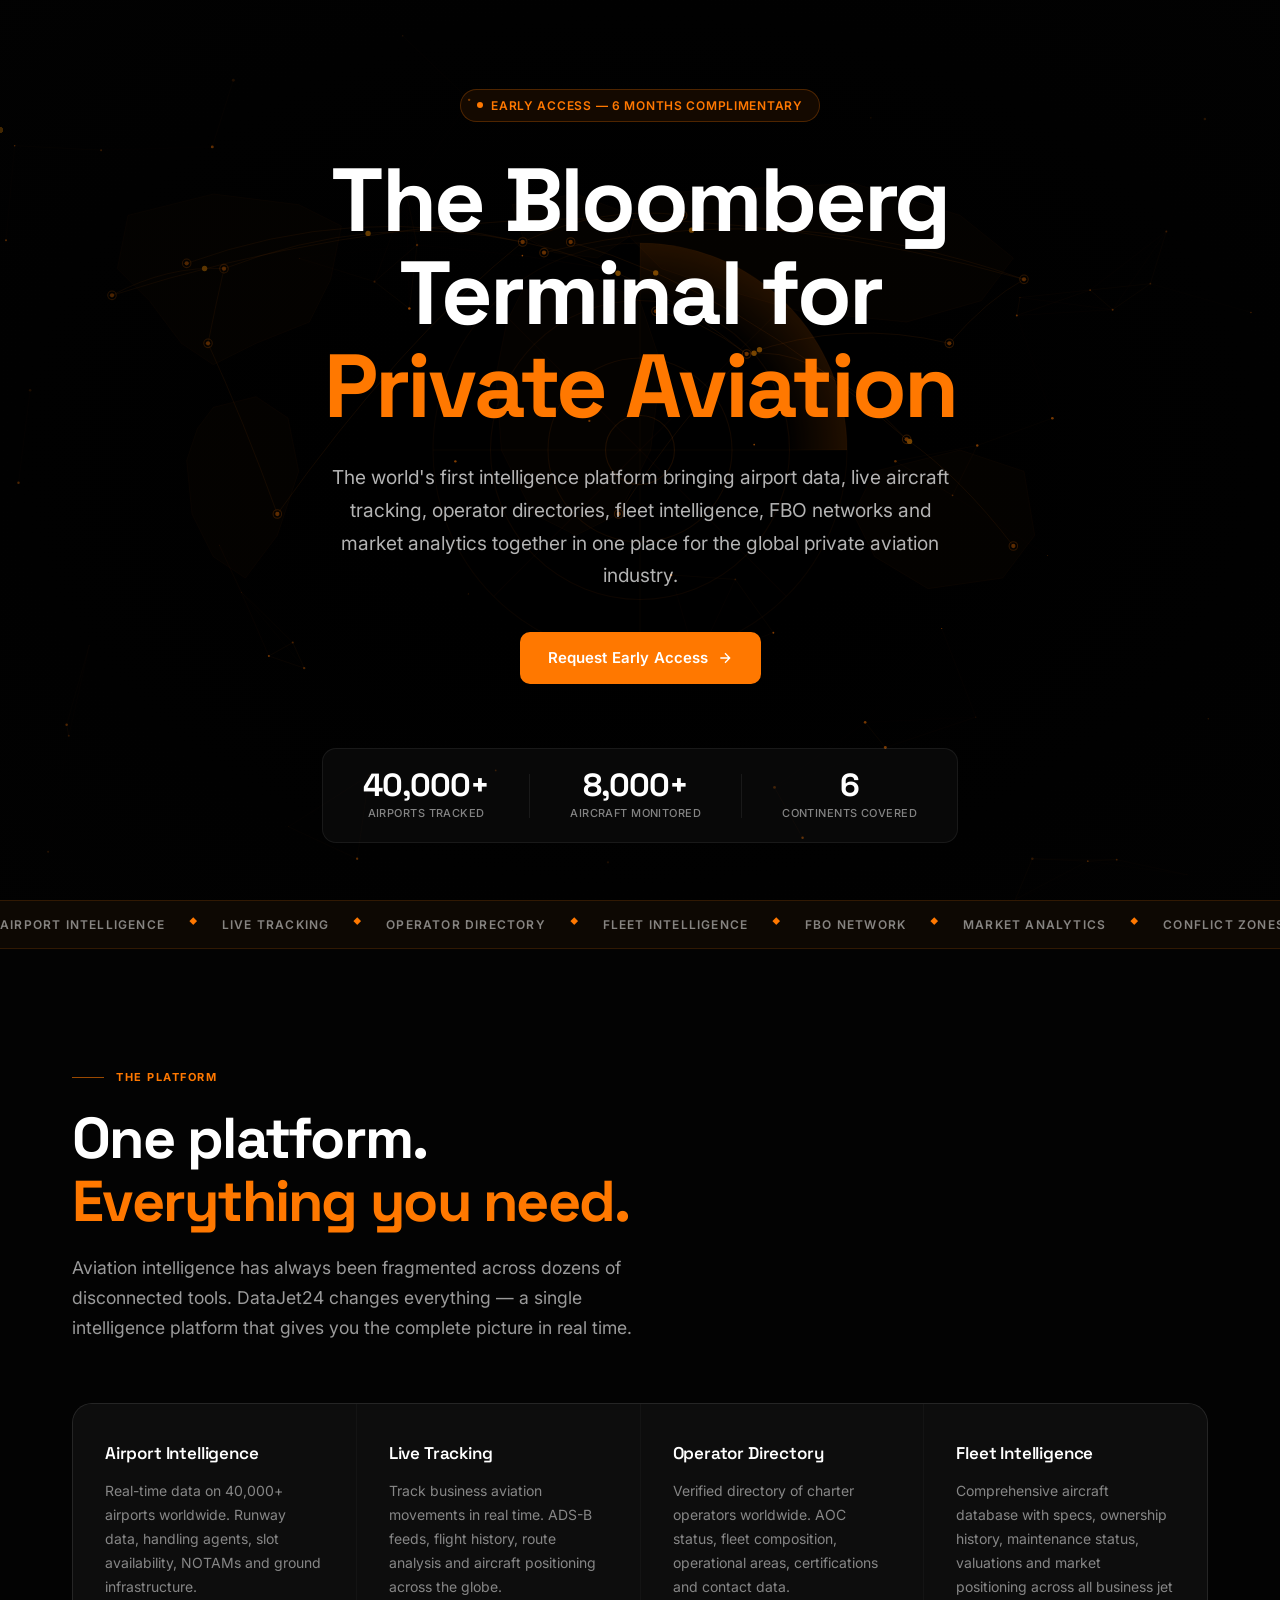
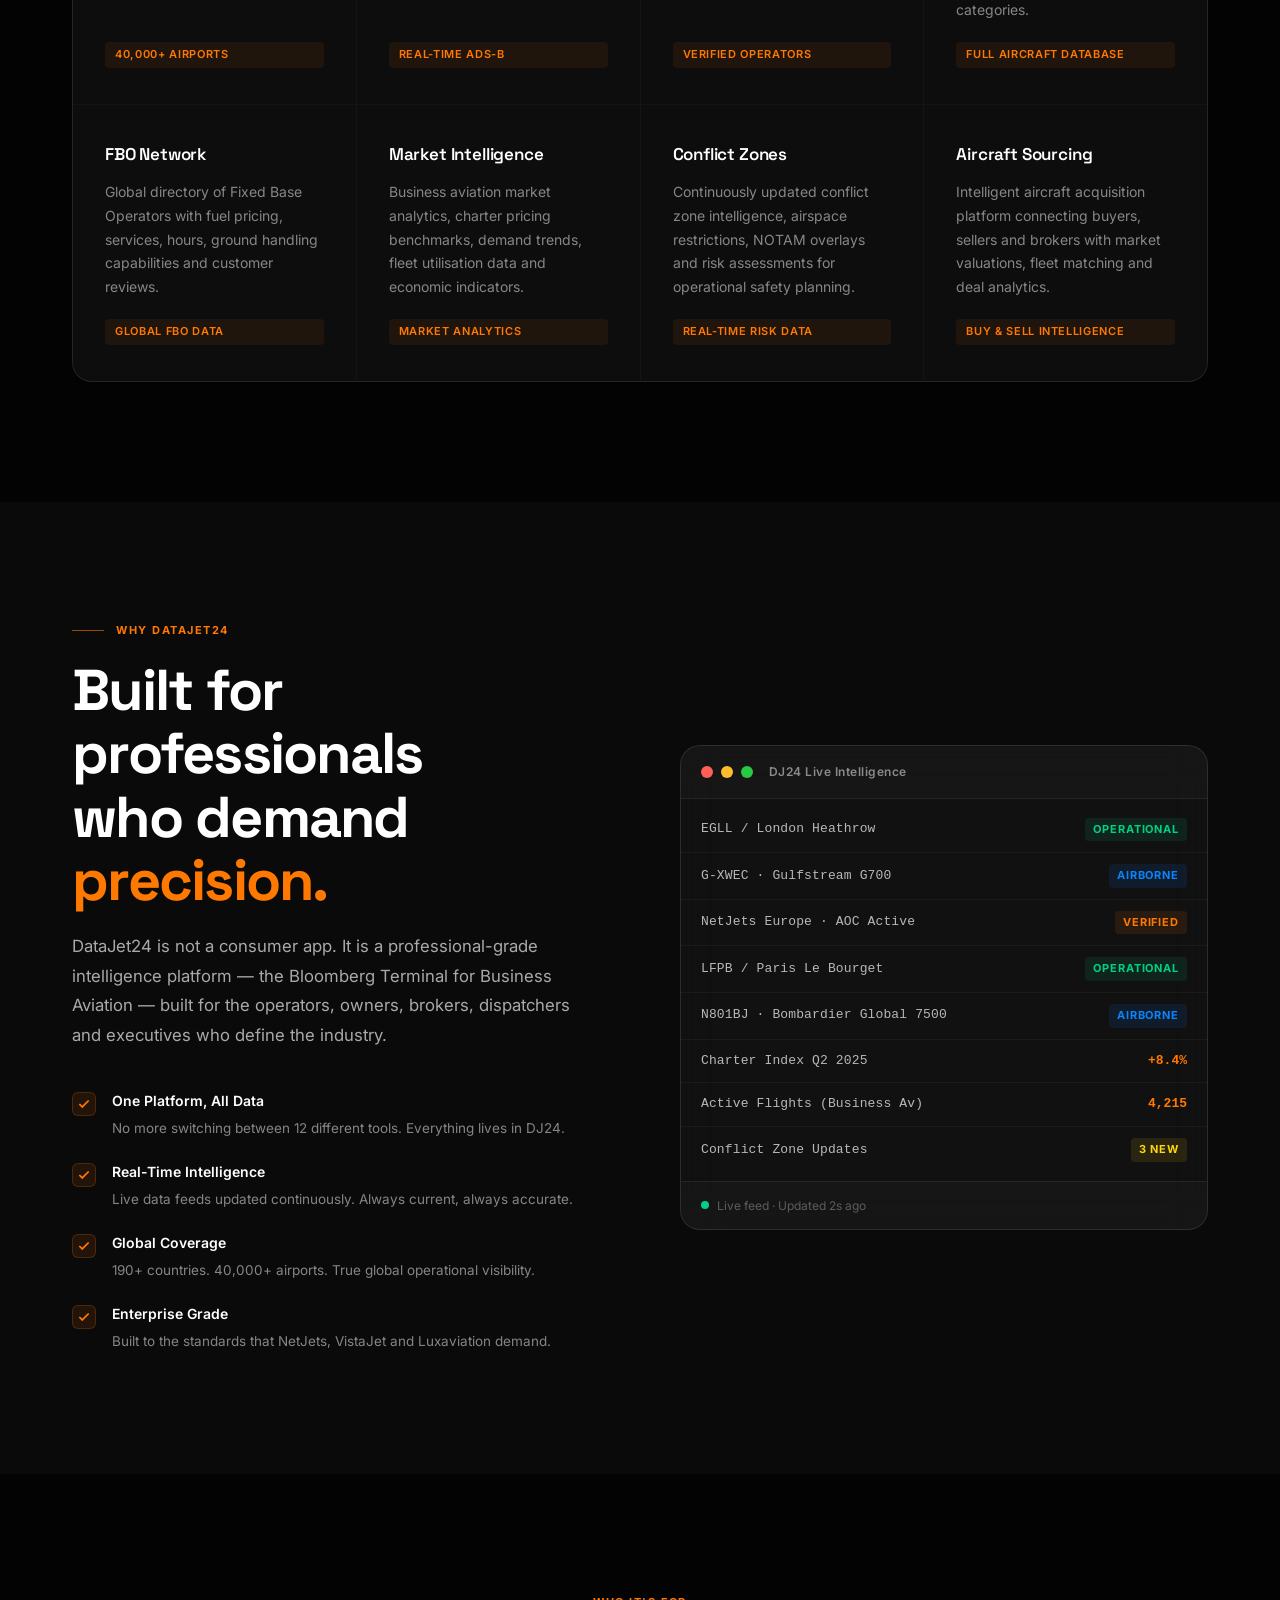
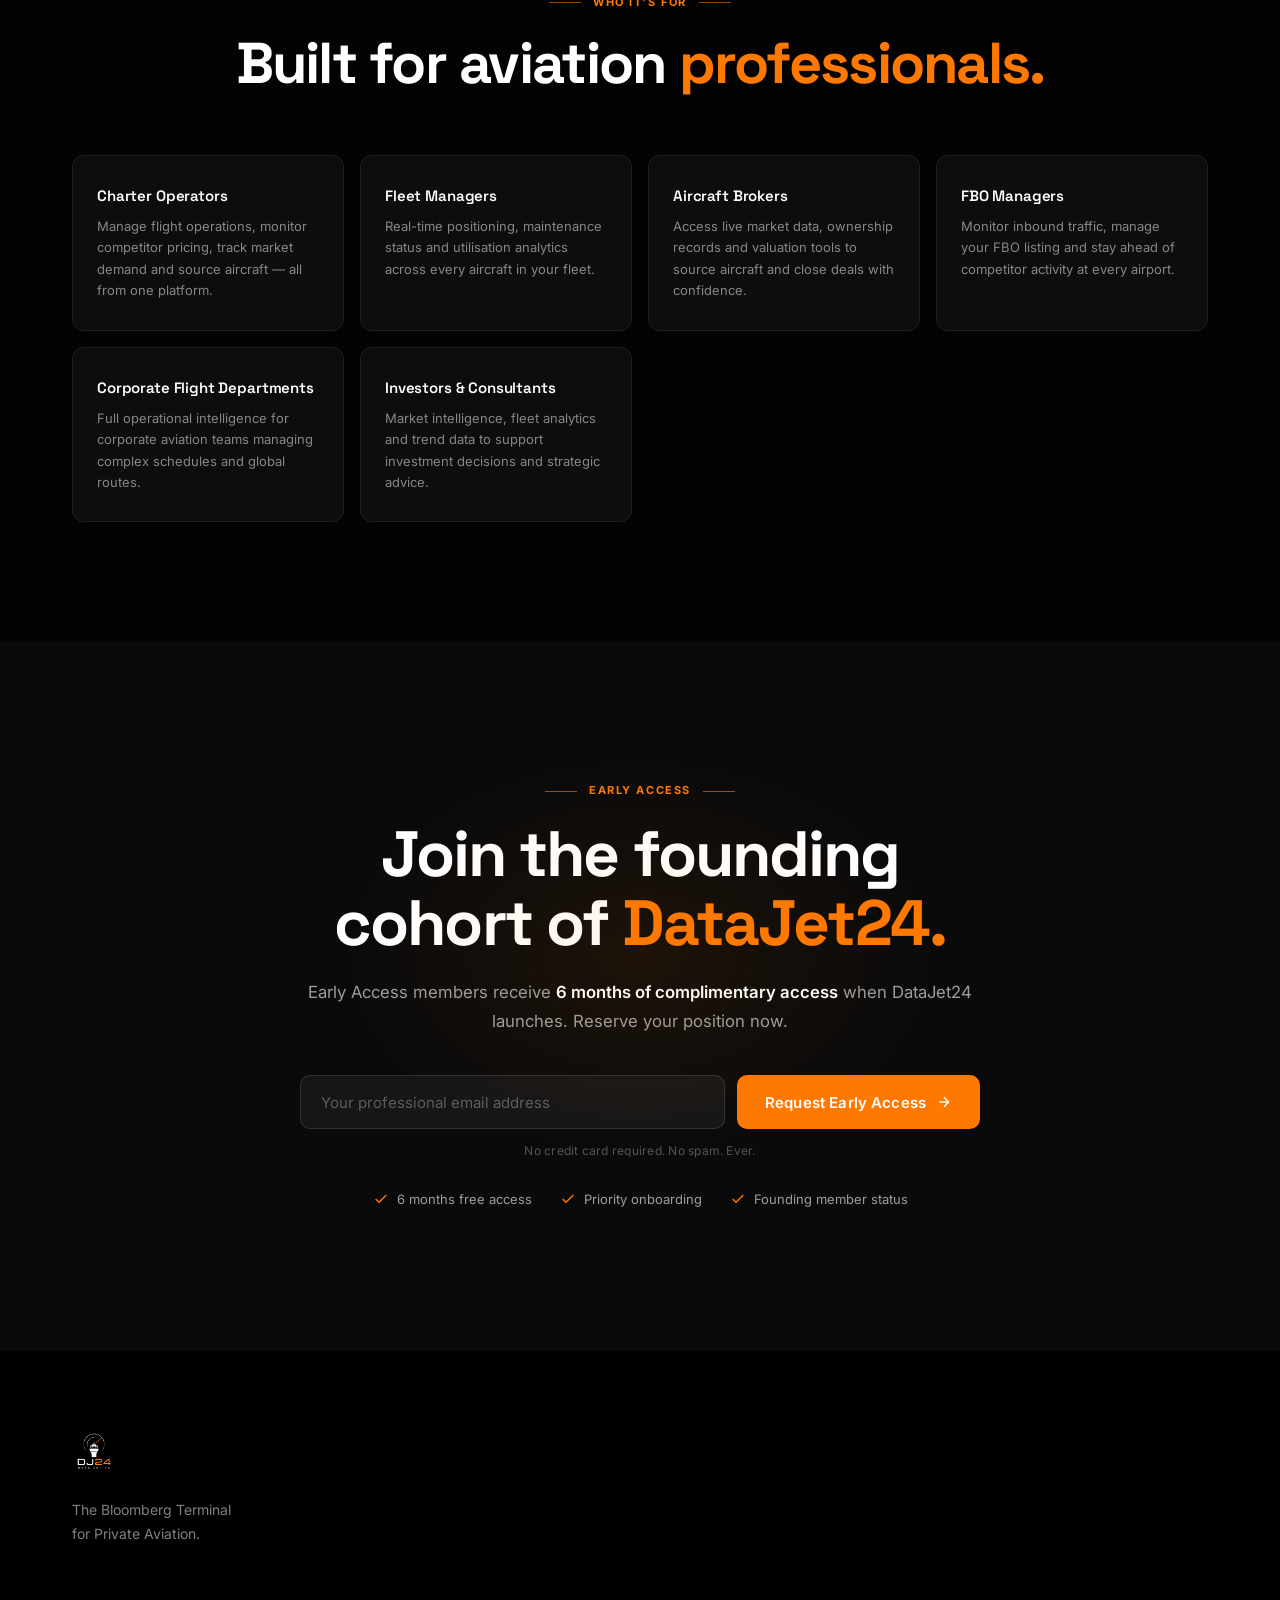
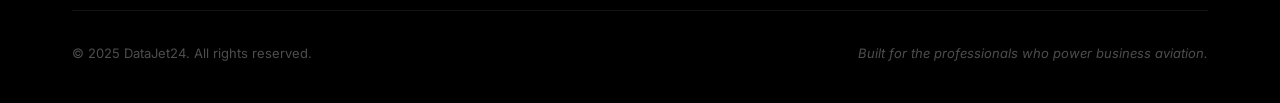
==== commit be61c780: "Polish: update Who It's For section — new heading, 6 cards, no icons, improved copy Updated text for" ====
--- a/index.html
+++ b/index.html
@@ -372,52 +372,37 @@
         <span>Who It's For</span>
         <span class="label-line"></span>
       </div>
-      <h2 class="section-title center">Built for every<br>aviation <span class="accent">professional.</span></h2>
+      <h2 class="section-title center">Built for aviation <span class="accent">professionals.</span></h2>
 
       <div class="users-grid">
         <div class="user-card" data-aos="fade-up">
-          <div class="user-icon">✈</div>
           <h4>Charter Operators</h4>
-          <p>Manage operations, monitor competitors, track market demand and source aircraft — all from one dashboard.</p>
-        </div>
-        <div class="user-card" data-aos="fade-up">
-          <div class="user-icon">◈</div>
-          <h4>Aircraft Owners</h4>
-          <p>Track your aircraft, monitor market valuations and stay informed about your asset's performance.</p>
-        </div>
-        <div class="user-card" data-aos="fade-up">
-          <div class="user-icon">⬡</div>
+          <p>Manage flight operations, monitor competitor pricing, track market demand and source aircraft &#8212; all from one platform.</p>
+        </div>
+        <div class="user-card" data-aos="fade-up">
           <h4>Fleet Managers</h4>
-          <p>Complete fleet visibility with real-time positioning, maintenance status and utilisation analytics.</p>
-        </div>
-        <div class="user-card" data-aos="fade-up">
-          <div class="user-icon">⟐</div>
+          <p>Real-time positioning, maintenance status and utilisation analytics across every aircraft in your fleet.</p>
+        </div>
+        <div class="user-card" data-aos="fade-up">
           <h4>Aircraft Brokers</h4>
-          <p>Access market data, ownership records and valuation tools to close more deals with confidence.</p>
-        </div>
-        <div class="user-card" data-aos="fade-up">
-          <div class="user-icon">◎</div>
-          <h4>Dispatchers</h4>
-          <p>Real-time airport conditions, NOTAMs, weather overlays and conflict zone alerts for every route.</p>
-        </div>
-        <div class="user-card" data-aos="fade-up">
-          <div class="user-icon">▣</div>
+          <p>Access live market data, ownership records and valuation tools to source aircraft and close deals with confidence.</p>
+        </div>
+        <div class="user-card" data-aos="fade-up">
           <h4>FBO Managers</h4>
-          <p>Monitor inbound traffic, manage your FBO listing and stay ahead of competitor activity.</p>
-        </div>
-        <div class="user-card" data-aos="fade-up">
-          <div class="user-icon">◉</div>
-          <h4>Corporate Flight Depts</h4>
+          <p>Monitor inbound traffic, manage your FBO listing and stay ahead of competitor activity at every airport.</p>
+        </div>
+        <div class="user-card" data-aos="fade-up">
+          <h4>Corporate Flight Departments</h4>
           <p>Full operational intelligence for corporate aviation teams managing complex schedules and global routes.</p>
         </div>
         <div class="user-card" data-aos="fade-up">
-          <div class="user-icon">◇</div>
           <h4>Investors &amp; Consultants</h4>
-          <p>Market intelligence, trend data and fleet analytics to inform investment decisions and strategic advice.</p>
+          <p>Market intelligence, fleet analytics and trend data to support investment decisions and strategic advice.</p>
         </div>
       </div>
     </div>
   </section>
+
 
   <!-- Waitlist Section -->
   <section id="waitlist" class="section-waitlist">
--- a/css/style.css
+++ b/css/style.css
@@ -126,133 +126,6 @@
   100% { width: 100%; }
 }
 
-/* ---- Navigation ---- */
-#nav {
-  position: fixed;
-  top: 0;
-  left: 0;
-  right: 0;
-  z-index: 1000;
-  transition: background var(--transition), border-color var(--transition);
-  border-bottom: 1px solid transparent;
-}
-
-#nav.scrolled {
-  background: rgba(3,3,3,0.85);
-  backdrop-filter: blur(20px);
-  -webkit-backdrop-filter: blur(20px);
-  border-bottom-color: var(--border);
-}
-
-.nav-inner {
-  max-width: 1200px;
-  margin: 0 auto;
-  padding: 0 32px;
-  height: 72px;
-  display: flex;
-  align-items: center;
-  gap: 40px;
-}
-
-.nav-logo {
-  display: flex;
-  align-items: center;
-  gap: 10px;
-  font-family: var(--font-display);
-  font-weight: 700;
-  font-size: 17px;
-  letter-spacing: -0.02em;
-  flex-shrink: 0;
-}
-
-.nav-logo img { object-fit: contain; }
-
-.nav-links {
-  display: flex;
-  align-items: center;
-  gap: 32px;
-  margin-left: auto;
-}
-
-.nav-links a {
-  font-size: 14px;
-  font-weight: 500;
-  color: var(--white-70);
-  transition: color var(--transition);
-  letter-spacing: 0.01em;
-}
-
-.nav-links a:hover { color: var(--white); }
-
-.nav-cta {
-  font-size: 13px;
-  font-weight: 600;
-  background: var(--accent);
-  color: var(--white);
-  padding: 9px 20px;
-  border-radius: 8px;
-  transition: background var(--transition), transform var(--transition), box-shadow var(--transition);
-  letter-spacing: 0.01em;
-  white-space: nowrap;
-  flex-shrink: 0;
-}
-
-.nav-cta:hover {
-  background: var(--accent-light);
-  transform: translateY(-1px);
-  box-shadow: 0 8px 24px rgba(255,120,0,0.3);
-}
-
-.nav-mobile-btn {
-  display: none;
-  flex-direction: column;
-  gap: 5px;
-  background: none;
-  border: none;
-  cursor: pointer;
-  padding: 4px;
-  margin-left: auto;
-}
-
-.nav-mobile-btn span {
-  display: block;
-  width: 24px;
-  height: 2px;
-  background: var(--white);
-  transition: var(--transition);
-  border-radius: 1px;
-}
-
-.nav-mobile-menu {
-  display: none;
-  flex-direction: column;
-  padding: 16px 32px 24px;
-  background: rgba(3,3,3,0.95);
-  backdrop-filter: blur(20px);
-  border-top: 1px solid var(--border);
-}
-
-.nav-mobile-menu.open { display: flex; }
-
-.mobile-link {
-  font-size: 16px;
-  font-weight: 500;
-  color: var(--white-70);
-  padding: 12px 0;
-  border-bottom: 1px solid var(--border);
-  transition: color var(--transition);
-}
-
-.mobile-link:hover { color: var(--white); }
-.mobile-link:last-child { border-bottom: none; }
-
-.mobile-cta {
-  margin-top: 8px;
-  color: var(--accent);
-  font-weight: 600;
-  border-bottom: none;
-}
-
 /* ---- Hero Section ---- */
 #hero {
   position: relative;
@@ -332,7 +205,7 @@
   text-align: center;
   max-width: 860px;
   padding: 0 24px;
-  padding-top: 80px;
+  padding-top: 32px;
 }
 
 .hero-badge {
@@ -633,52 +506,38 @@
 
 .platform-card {
   background: var(--bg-card);
-  padding: 32px 28px;
+  padding: 36px 32px;
   transition: background var(--transition), transform var(--transition);
   cursor: default;
   position: relative;
+  display: flex;
+  flex-direction: column;
+  justify-content: flex-start;
 }
 
 .platform-card:hover {
   background: rgba(255,120,0,0.04);
 }
 
-.card-icon {
-  width: 44px;
-  height: 44px;
-  border-radius: 10px;
-  background: rgba(255,120,0,0.08);
-  border: 1px solid rgba(255,120,0,0.15);
-  display: flex;
-  align-items: center;
-  justify-content: center;
-  margin-bottom: 18px;
-  color: var(--accent);
-  transition: background var(--transition), border-color var(--transition);
-}
-
-.platform-card:hover .card-icon {
-  background: rgba(255,120,0,0.15);
-  border-color: rgba(255,120,0,0.3);
-}
 
 .platform-card h3 {
   font-family: var(--font-display);
-  font-size: 16px;
+  font-size: 17px;
   font-weight: 600;
   color: var(--white);
-  margin-bottom: 10px;
+  margin-bottom: 12px;
   letter-spacing: -0.01em;
 }
 
 .platform-card p {
-  font-size: 13.5px;
+  font-size: 14px;
   color: var(--white-50);
-  line-height: 1.65;
-  margin-bottom: 16px;
+  line-height: 1.7;
+  margin-bottom: 20px;
 }
 
 .card-tag {
+  margin-top: auto;
   display: inline-block;
   font-size: 11px;
   font-weight: 600;
@@ -1136,8 +995,6 @@
 
 @media (max-width: 768px) {
   .container { padding: 0 20px; }
-  .nav-links, .nav-cta { display: none; }
-  .nav-mobile-btn { display: flex; }
   .hero-headline { font-size: clamp(2.4rem, 8vw, 3.5rem); }
   .hero-actions { flex-direction: column; gap: 12px; }
   .hero-metrics { flex-direction: column; gap: 0; width: 100%; max-width: 280px; }
@@ -1175,27 +1032,6 @@
 
 /* ---- Premium Enhancements ---- */
 
-/* Glow effect on nav CTA hover */
-.nav-cta::after {
-  content: '';
-  position: absolute;
-  inset: 0;
-  border-radius: 8px;
-  background: var(--accent);
-  filter: blur(12px);
-  opacity: 0;
-  transition: opacity 0.3s ease;
-  z-index: -1;
-}
-
-.nav-cta {
-  position: relative;
-  isolation: isolate;
-}
-
-.nav-cta:hover::after {
-  opacity: 0.4;
-}
 
 /* Section transitions */
 .section-platform, .section-intelligence, .section-users, .section-waitlist {
@@ -1255,8 +1091,6 @@
   z-index: 0;
 }
 
-/* Navigation bottom border fix */
-.nav-mobile-menu.open + * { margin-top: 0; }
 
 /* Reduce motion preference */
 @media (prefers-reduced-motion: reduce) {
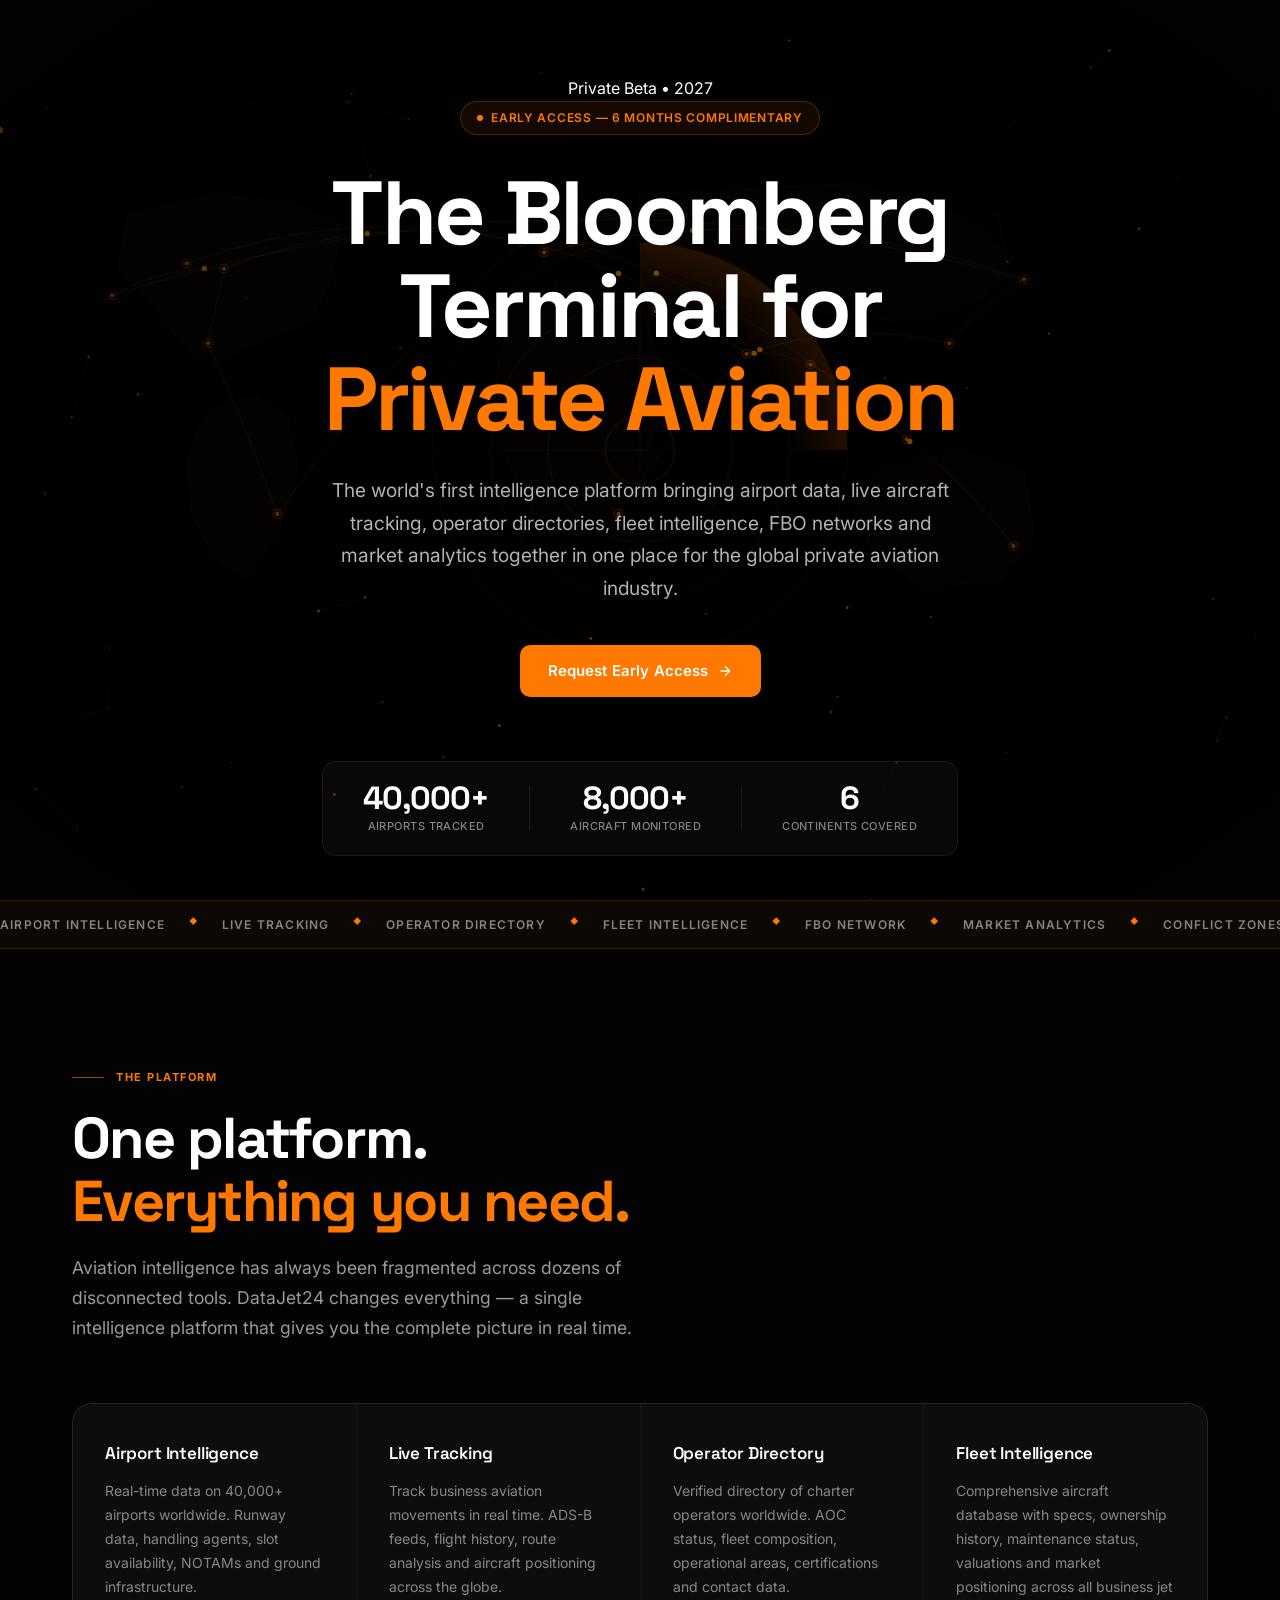
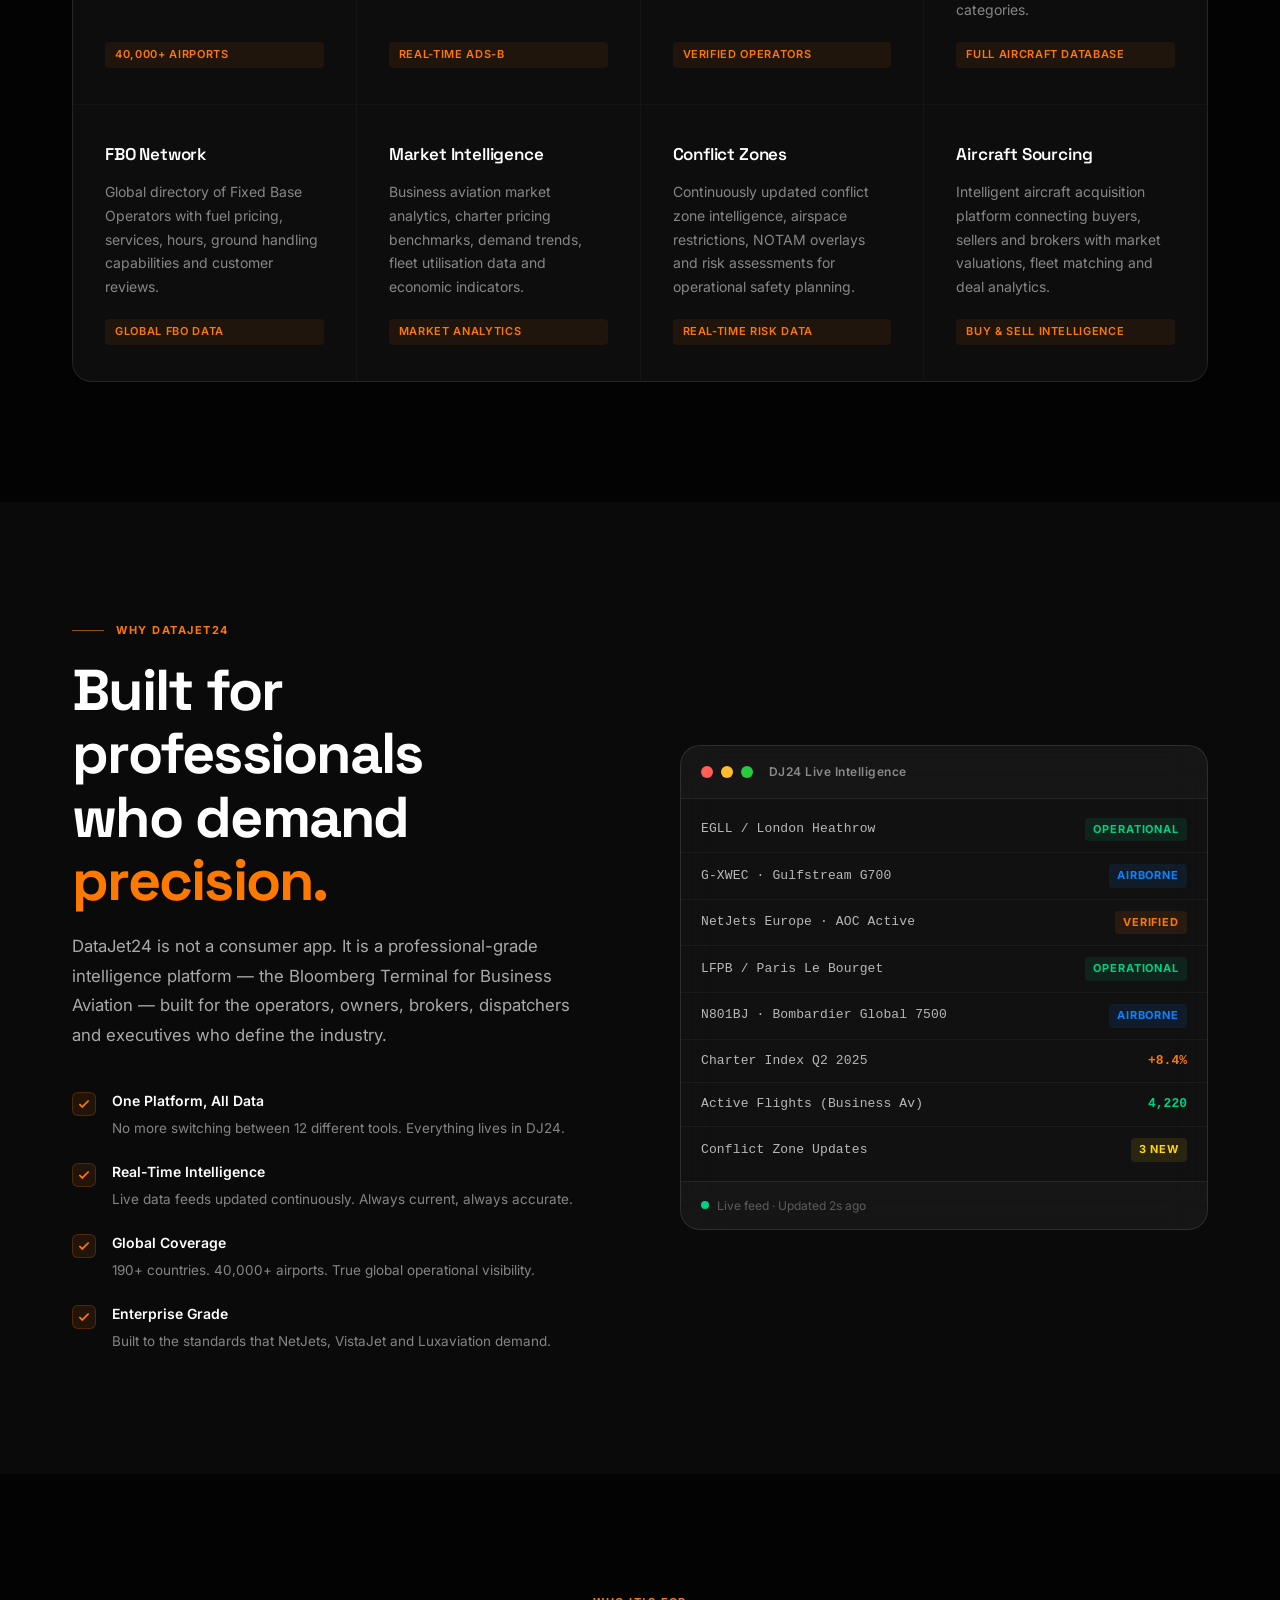
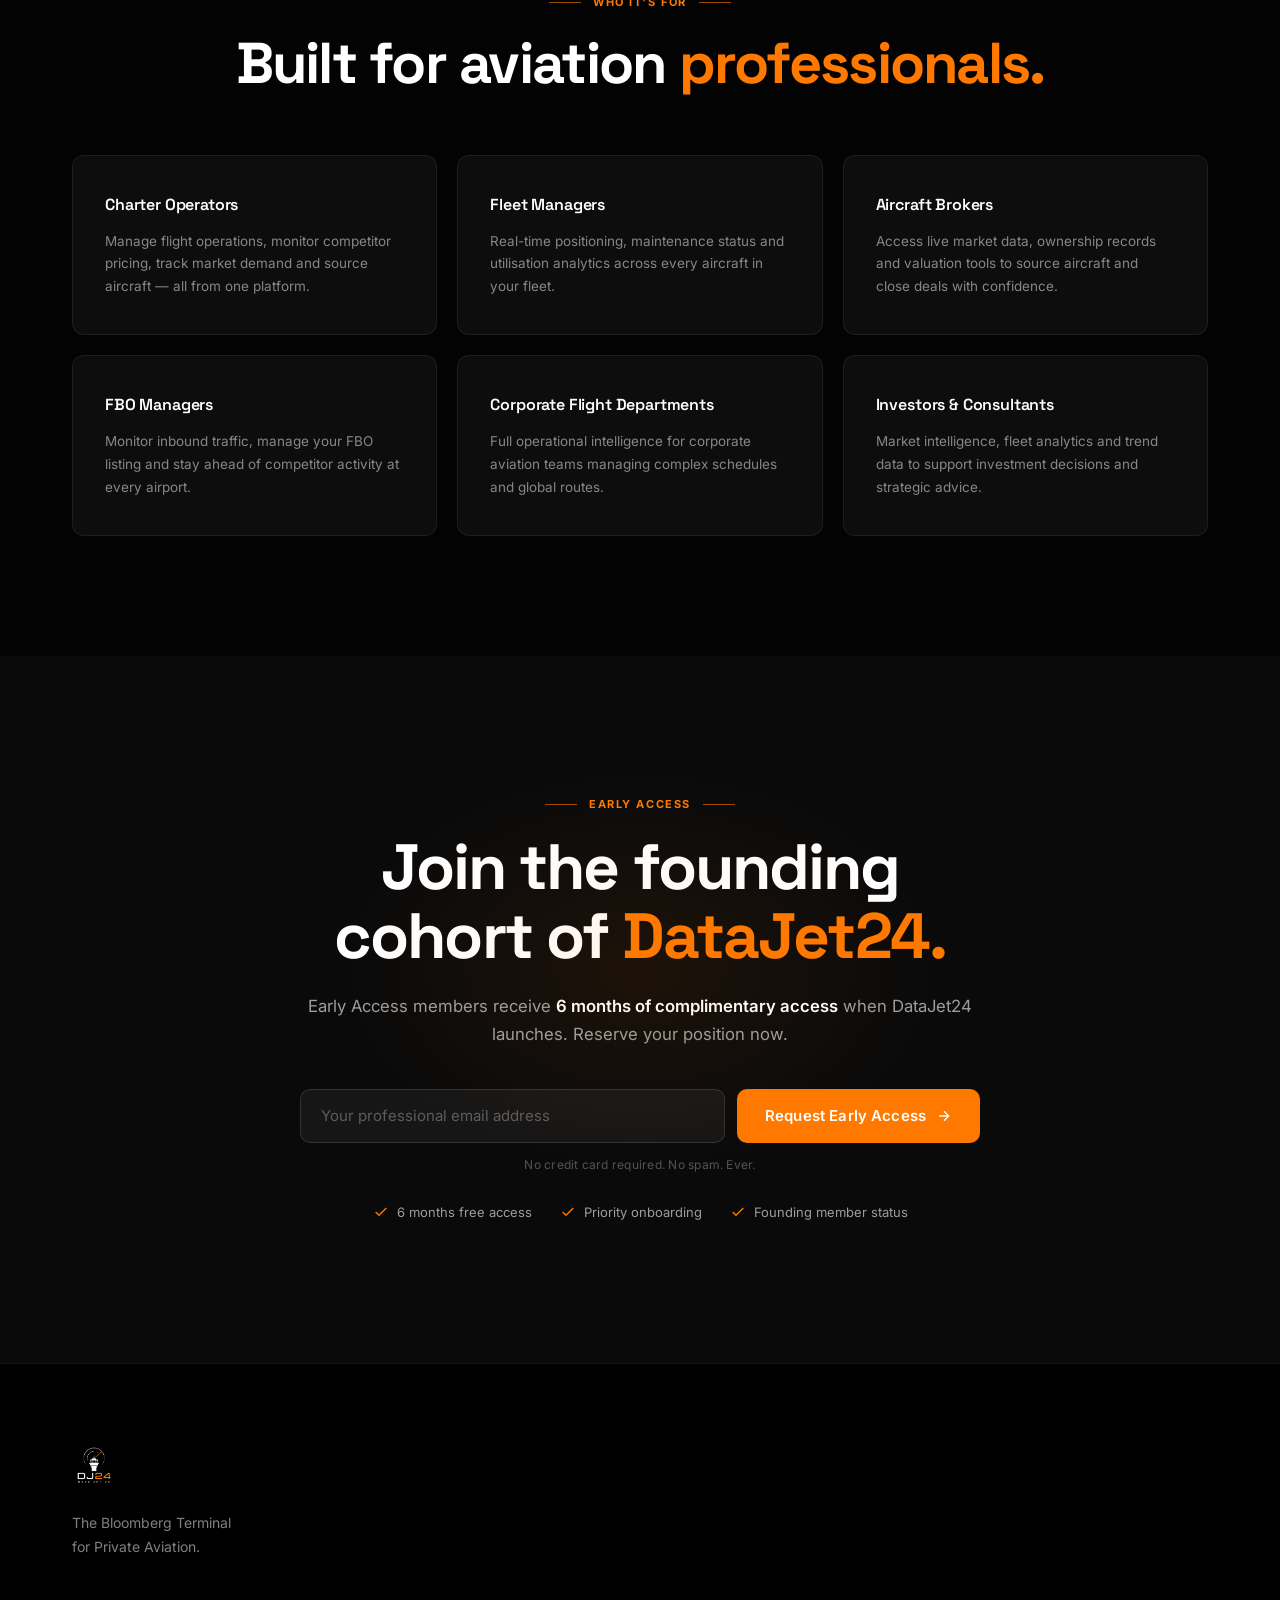
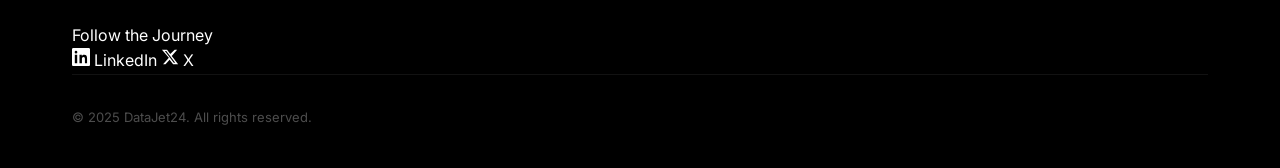
==== commit 83aca1d7: "Polish: add launch pill badge, redesign footer with social links (LinkedIn + X) Added social media l" ====
--- a/index.html
+++ b/index.html
@@ -118,6 +118,10 @@
 
     <!-- Hero content -->
     <div class="hero-content">
+      <div class="launch-pill">
+        <span class="launch-pill-dot"></span>
+        <span>Private Beta &bull; 2027</span>
+      </div>
       <div class="hero-badge">
         <span class="badge-dot"></span>
         <span>Early Access — 6 months complimentary</span>
@@ -456,19 +460,28 @@
     <div class="container">
 
         <div class="footer-top">
-
             <div class="footer-brand">
                 <img src="assets/logo.png" alt="DataJet24" height="44">
                 <p>The Bloomberg Terminal<br>for Private Aviation.</p>
             </div>
-
+        </div>
+
+        <div class="footer-social-section">
+            <p class="footer-social-label">Follow the Journey</p>
+            <div class="footer-social-links">
+                <a href="https://www.linkedin.com/company/data-jet-24/" target="_blank" rel="noopener noreferrer" class="footer-social-link" aria-label="DataJet24 on LinkedIn">
+                    <svg width="18" height="18" viewBox="0 0 24 24" fill="none" xmlns="http://www.w3.org/2000/svg"><path d="M20.447 20.452H17.21v-5.569c0-1.328-.027-3.037-1.852-3.037-1.853 0-2.136 1.445-2.136 2.939v5.667H9.988V9h3.101v1.561h.044c.432-.817 1.487-1.678 3.062-1.678 3.274 0 3.879 2.154 3.879 4.958v6.611zM5.337 7.433a1.8 1.8 0 1 1 0-3.601 1.8 1.8 0 0 1 0 3.601zM6.928 20.452H3.744V9h3.184v11.452zM22.225 0H1.771C.792 0 0 .774 0 1.729v20.542C0 23.227.792 24 1.771 24h20.451C23.2 24 24 23.227 24 22.271V1.729C24 .774 23.2 0 22.222 0h.003z" fill="currentColor"/></svg>
+                    <span>LinkedIn</span>
+                </a>
+                <a href="https://x.com/DataJet24" target="_blank" rel="noopener noreferrer" class="footer-social-link" aria-label="DataJet24 on X">
+                    <svg width="18" height="18" viewBox="0 0 24 24" fill="none" xmlns="http://www.w3.org/2000/svg"><path d="M18.244 2.25h3.308l-7.227 8.26 8.502 11.24H16.17l-4.714-6.231-5.401 6.231H2.742l7.73-8.835L1.254 2.25H8.08l4.253 5.622L18.244 2.25zm-1.161 17.52h1.833L7.084 4.126H5.117L17.083 19.77z" fill="currentColor"/></svg>
+                    <span>X</span>
+                </a>
+            </div>
         </div>
 
         <div class="footer-bottom">
-            <p>© 2025 DataJet24. All rights reserved.</p>
-            <p class="footer-tagline">
-                Built for the professionals who power business aviation.
-            </p>
+            <p>&copy; 2025 DataJet24. All rights reserved.</p>
         </div>
 
     </div>
--- a/css/style.css
+++ b/css/style.css
@@ -722,8 +722,8 @@
 
 .users-grid {
   display: grid;
-  grid-template-columns: repeat(4, 1fr);
-  gap: 16px;
+  grid-template-columns: repeat(3, 1fr);
+  gap: 20px;
   margin-top: 60px;
 }
 
@@ -731,7 +731,10 @@
   background: var(--bg-card);
   border: 1px solid var(--border);
   border-radius: var(--radius);
-  padding: 28px 24px;
+  padding: 36px 32px;
+  display: flex;
+  flex-direction: column;
+  justify-content: flex-start;
   transition: border-color var(--transition), transform var(--transition), background var(--transition);
 }
 
@@ -739,28 +742,22 @@
   border-color: rgba(255,120,0,0.25);
   transform: translateY(-4px);
   background: rgba(255,120,0,0.03);
-}
-
-.user-icon {
-  font-size: 22px;
-  margin-bottom: 14px;
-  color: var(--accent);
-  display: block;
+  box-shadow: 0 8px 32px rgba(255,120,0,0.06);
 }
 
 .user-card h4 {
   font-family: var(--font-display);
-  font-size: 15px;
+  font-size: 16px;
   font-weight: 600;
   color: var(--white);
-  margin-bottom: 8px;
+  margin-bottom: 12px;
   letter-spacing: -0.01em;
 }
 
 .user-card p {
-  font-size: 13px;
+  font-size: 13.5px;
   color: var(--white-50);
-  line-height: 1.65;
+  line-height: 1.7;
 }
 
 /* ---- Waitlist Section ---- */
@@ -1002,7 +999,7 @@
   .metric-divider { width: 100%; height: 1px; }
   .radar-overlay { width: 280px; height: 280px; }
   .platform-grid { grid-template-columns: 1fr; }
-  .users-grid { grid-template-columns: repeat(2, 1fr); }
+  .users-grid { grid-template-columns: 1fr; }
   .section-platform, .section-intelligence, .section-users, .section-waitlist { padding: 80px 0; }
   .form-row { flex-direction: column; }
   .footer-top { flex-direction: column; gap: 40px; }
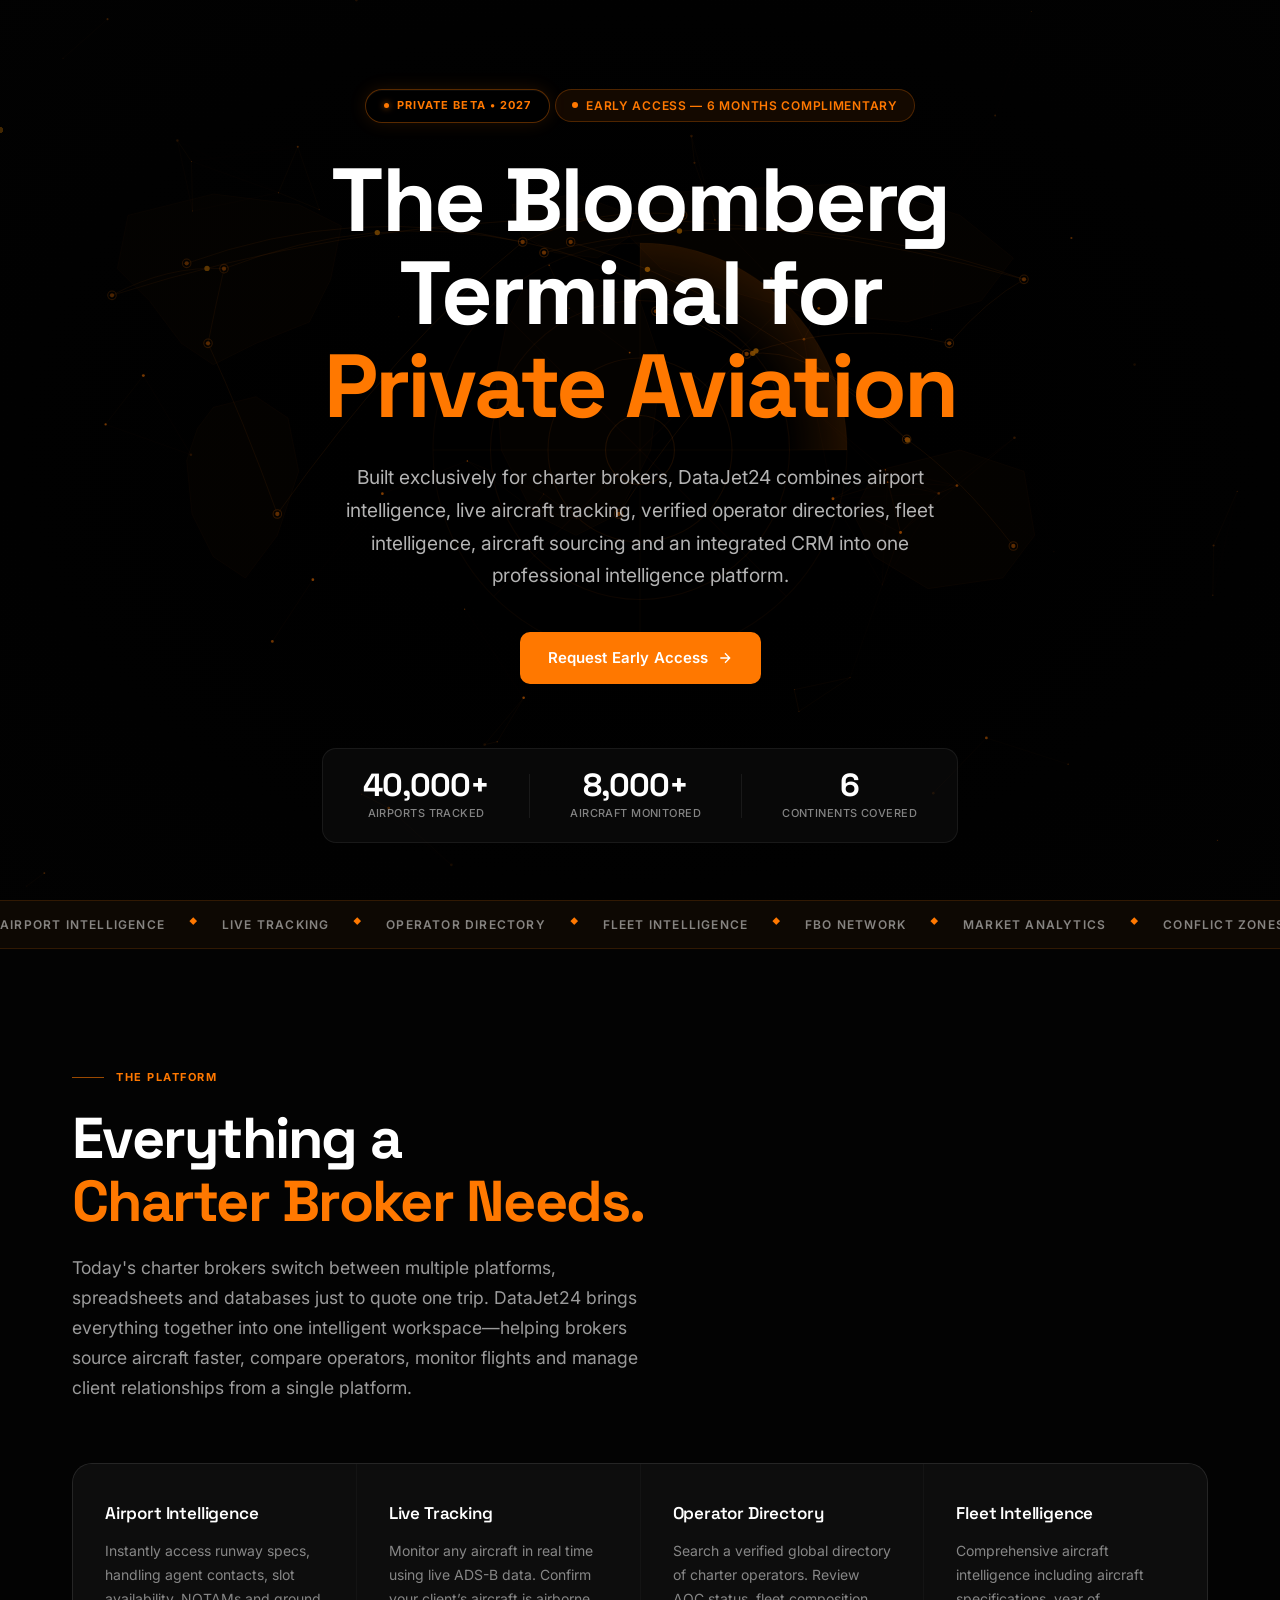
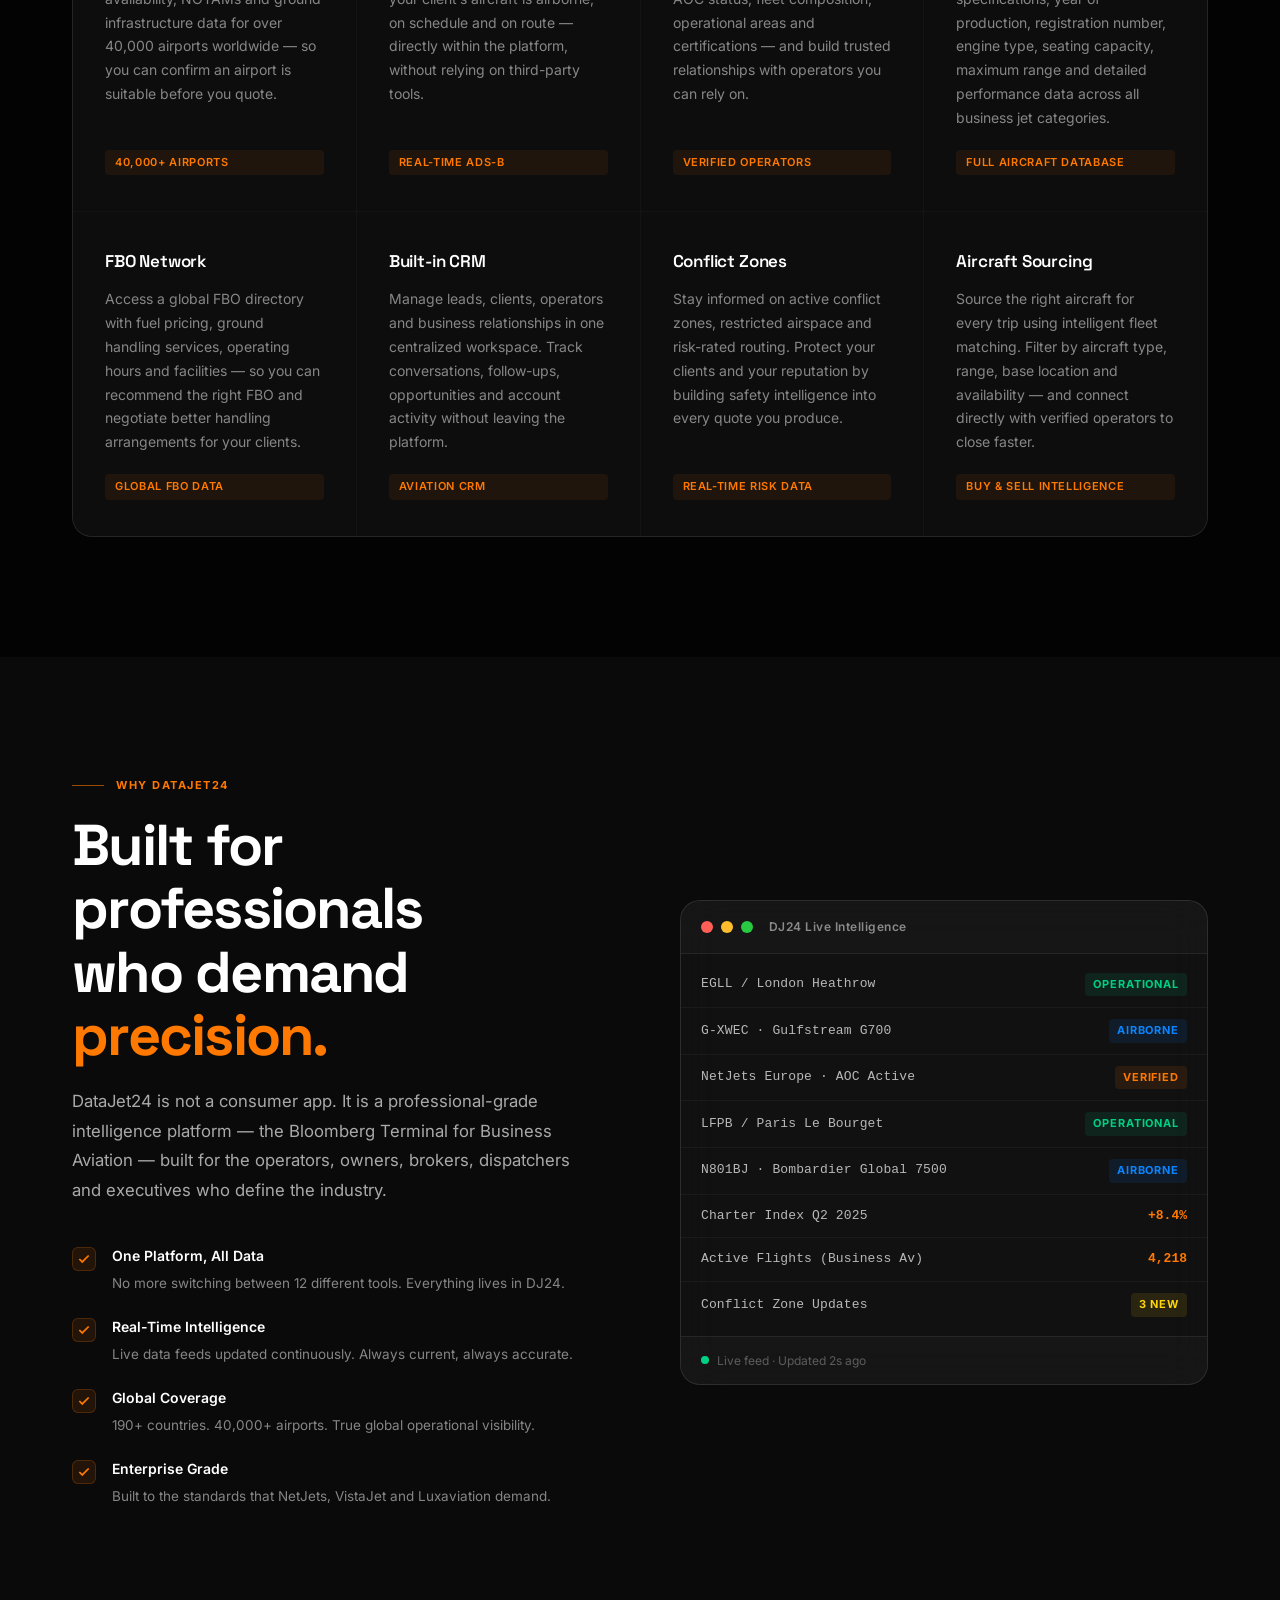
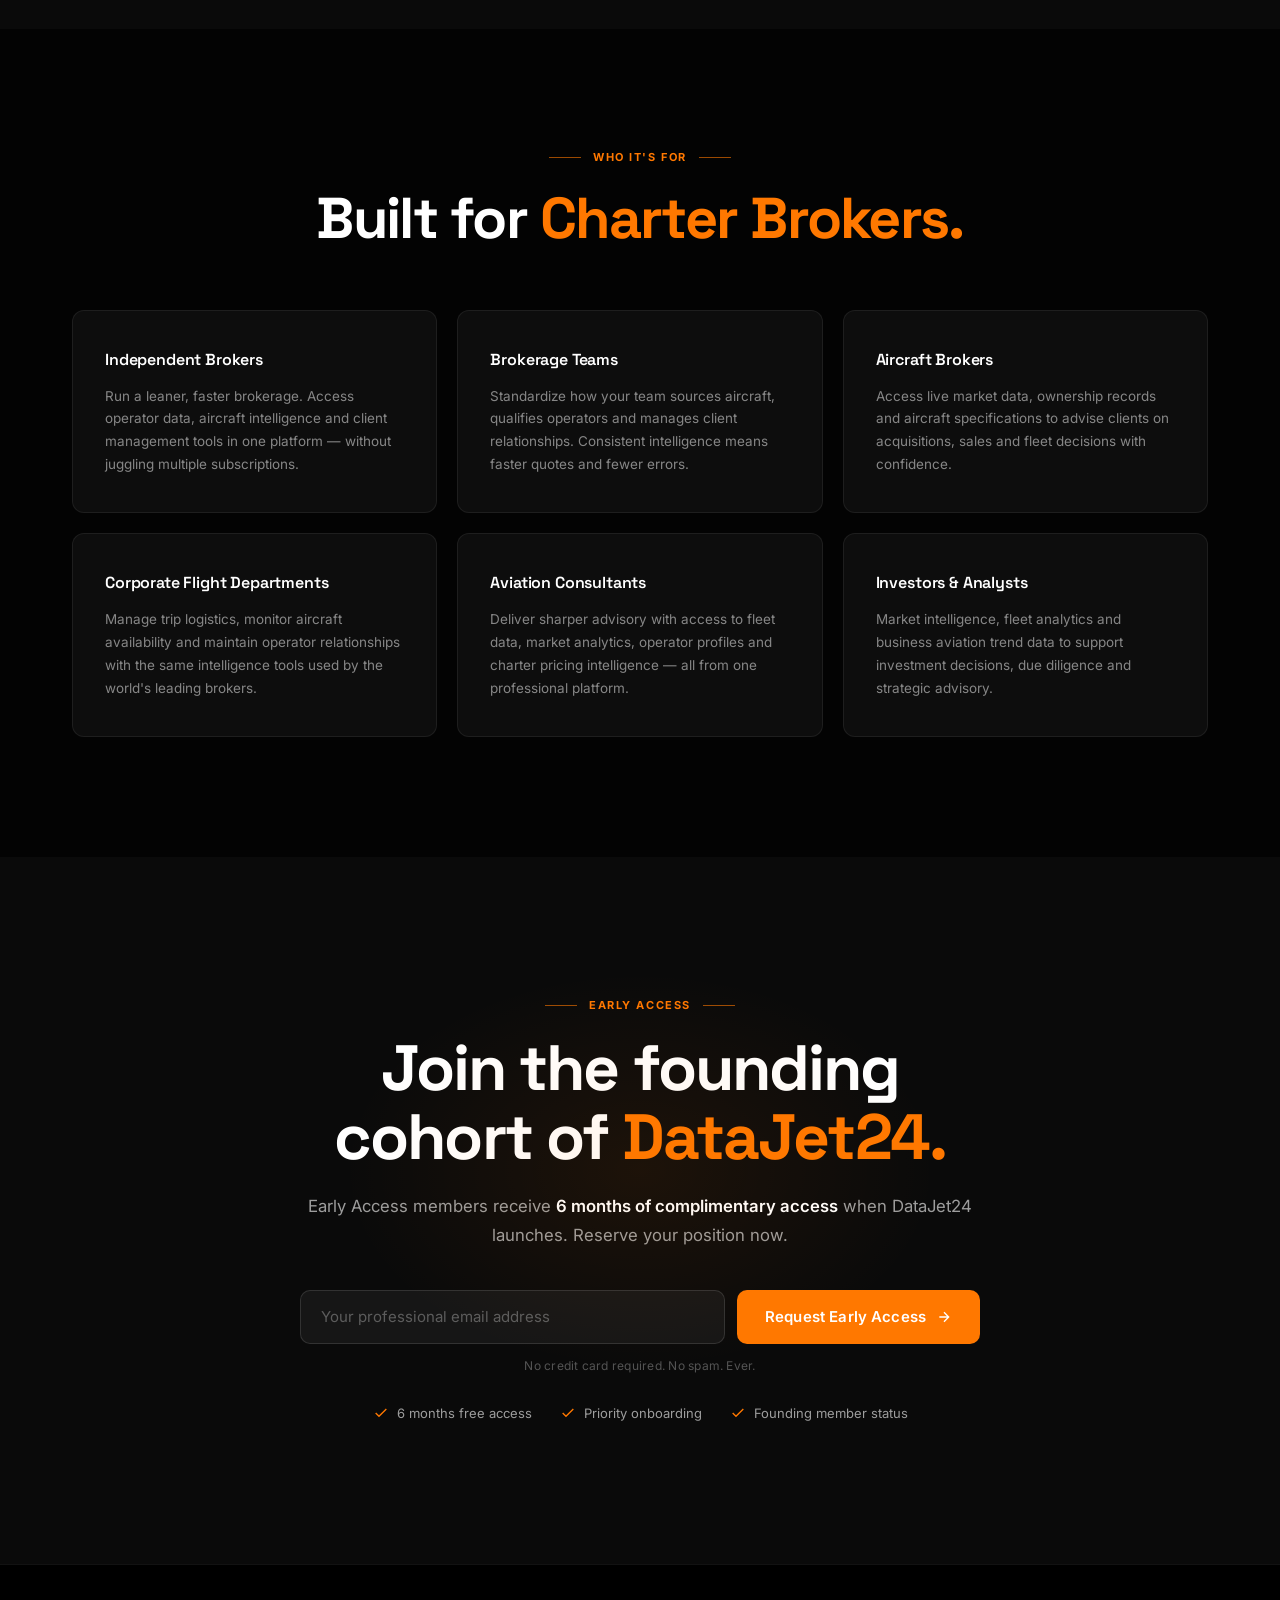
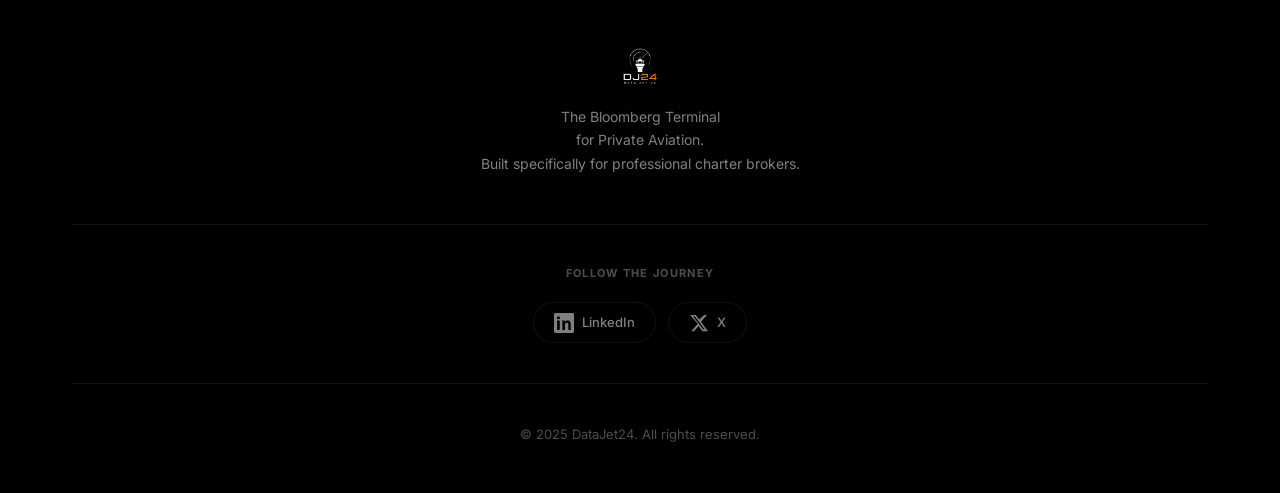
==== commit c84ffffe: "Final: charter broker positioning — hero, platform, cards, CRM, footer, social links Updated various" ====
--- a/index.html
+++ b/index.html
@@ -131,7 +131,7 @@
         <span class="line-2">Terminal for</span>
         <span class="line-3 accent">Private Aviation</span>
       </h1>
-      <p class="hero-sub">The world's first intelligence platform bringing airport data, live aircraft tracking, operator directories, fleet intelligence, FBO networks and market analytics together in one place for the global private aviation industry.</p>
+      <p class="hero-sub">Built exclusively for charter brokers, DataJet24 combines airport intelligence, live aircraft tracking, verified operator directories, fleet intelligence, aircraft sourcing and an integrated CRM into one professional intelligence platform.</p>
       <div class="hero-actions">
         <a href="#waitlist" class="btn-primary">
           <span>Request Early Access</span>
@@ -209,55 +209,55 @@
         <span class="label-line"></span>
         <span>The Platform</span>
       </div>
-      <h2 class="section-title">One platform.<br><span class="accent">Everything you need.</span></h2>
-      <p class="section-subtitle">Aviation intelligence has always been fragmented across dozens of disconnected tools. DataJet24 changes everything — a single intelligence platform that gives you the complete picture in real time.</p>
+      <h2 class="section-title">Everything a<br><span class="accent">Charter Broker Needs.</span></h2>
+      <p class="section-subtitle">Today's charter brokers switch between multiple platforms, spreadsheets and databases just to quote one trip. DataJet24 brings everything together into one intelligent workspace—helping brokers source aircraft faster, compare operators, monitor flights and manage client relationships from a single platform.</p>
 
       <div class="platform-grid">
         <div class="platform-card" data-aos="fade-up" data-delay="0">
 <h3>Airport Intelligence</h3>
-          <p>Real-time data on 40,000+ airports worldwide. Runway data, handling agents, slot availability, NOTAMs and ground infrastructure.</p>
+          <p>Instantly access runway specs, handling agent contacts, slot availability, NOTAMs and ground infrastructure data for over 40,000 airports worldwide — so you can confirm an airport is suitable before you quote.</p>
           <div class="card-tag">40,000+ Airports</div>
         </div>
 
         <div class="platform-card" data-aos="fade-up" data-delay="100">
 <h3>Live Tracking</h3>
-          <p>Track business aviation movements in real time. ADS-B feeds, flight history, route analysis and aircraft positioning across the globe.</p>
+          <p>Monitor any aircraft in real time using live ADS-B data. Confirm your client’s aircraft is airborne, on schedule and on route — directly within the platform, without relying on third-party tools.</p>
           <div class="card-tag">Real-Time ADS-B</div>
         </div>
 
         <div class="platform-card" data-aos="fade-up" data-delay="200">
 <h3>Operator Directory</h3>
-          <p>Verified directory of charter operators worldwide. AOC status, fleet composition, operational areas, certifications and contact data.</p>
+          <p>Search a verified global directory of charter operators. Review AOC status, fleet composition, operational areas and certifications — and build trusted relationships with operators you can rely on.</p>
           <div class="card-tag">Verified Operators</div>
         </div>
 
         <div class="platform-card" data-aos="fade-up" data-delay="300">
 <h3>Fleet Intelligence</h3>
-          <p>Comprehensive aircraft database with specs, ownership history, maintenance status, valuations and market positioning across all business jet categories.</p>
+          <p>Comprehensive aircraft intelligence including aircraft specifications, year of production, registration number, engine type, seating capacity, maximum range and detailed performance data across all business jet categories.</p>
           <div class="card-tag">Full Aircraft Database</div>
         </div>
 
         <div class="platform-card" data-aos="fade-up" data-delay="400">
 <h3>FBO Network</h3>
-          <p>Global directory of Fixed Base Operators with fuel pricing, services, hours, ground handling capabilities and customer reviews.</p>
+          <p>Access a global FBO directory with fuel pricing, ground handling services, operating hours and facilities — so you can recommend the right FBO and negotiate better handling arrangements for your clients.</p>
           <div class="card-tag">Global FBO Data</div>
         </div>
 
         <div class="platform-card" data-aos="fade-up" data-delay="500">
-<h3>Market Intelligence</h3>
-          <p>Business aviation market analytics, charter pricing benchmarks, demand trends, fleet utilisation data and economic indicators.</p>
-          <div class="card-tag">Market Analytics</div>
+<h3>Built-in CRM</h3>
+          <p>Manage leads, clients, operators and business relationships in one centralized workspace. Track conversations, follow-ups, opportunities and account activity without leaving the platform.</p>
+          <div class="card-tag">Aviation CRM</div>
         </div>
 
         <div class="platform-card" data-aos="fade-up" data-delay="600">
 <h3>Conflict Zones</h3>
-          <p>Continuously updated conflict zone intelligence, airspace restrictions, NOTAM overlays and risk assessments for operational safety planning.</p>
+          <p>Stay informed on active conflict zones, restricted airspace and risk-rated routing. Protect your clients and your reputation by building safety intelligence into every quote you produce.</p>
           <div class="card-tag">Real-Time Risk Data</div>
         </div>
 
         <div class="platform-card" data-aos="fade-up" data-delay="700">
 <h3>Aircraft Sourcing</h3>
-          <p>Intelligent aircraft acquisition platform connecting buyers, sellers and brokers with market valuations, fleet matching and deal analytics.</p>
+          <p>Source the right aircraft for every trip using intelligent fleet matching. Filter by aircraft type, range, base location and availability — and connect directly with verified operators to close faster.</p>
           <div class="card-tag">Buy &amp; Sell Intelligence</div>
         </div>
       </div>
@@ -376,36 +376,37 @@
         <span>Who It's For</span>
         <span class="label-line"></span>
       </div>
-      <h2 class="section-title center">Built for aviation <span class="accent">professionals.</span></h2>
+      <h2 class="section-title center">Built for <span class="accent">Charter Brokers.</span></h2>
 
       <div class="users-grid">
         <div class="user-card" data-aos="fade-up">
-          <h4>Charter Operators</h4>
-          <p>Manage flight operations, monitor competitor pricing, track market demand and source aircraft &#8212; all from one platform.</p>
-        </div>
-        <div class="user-card" data-aos="fade-up">
-          <h4>Fleet Managers</h4>
-          <p>Real-time positioning, maintenance status and utilisation analytics across every aircraft in your fleet.</p>
+          <h4>Independent Brokers</h4>
+          <p>Run a leaner, faster brokerage. Access operator data, aircraft intelligence and client management tools in one platform — without juggling multiple subscriptions.</p>
+        </div>
+        <div class="user-card" data-aos="fade-up">
+          <h4>Brokerage Teams</h4>
+          <p>Standardize how your team sources aircraft, qualifies operators and manages client relationships. Consistent intelligence means faster quotes and fewer errors.</p>
         </div>
         <div class="user-card" data-aos="fade-up">
           <h4>Aircraft Brokers</h4>
-          <p>Access live market data, ownership records and valuation tools to source aircraft and close deals with confidence.</p>
-        </div>
-        <div class="user-card" data-aos="fade-up">
-          <h4>FBO Managers</h4>
-          <p>Monitor inbound traffic, manage your FBO listing and stay ahead of competitor activity at every airport.</p>
+          <p>Access live market data, ownership records and aircraft specifications to advise clients on acquisitions, sales and fleet decisions with confidence.</p>
         </div>
         <div class="user-card" data-aos="fade-up">
           <h4>Corporate Flight Departments</h4>
-          <p>Full operational intelligence for corporate aviation teams managing complex schedules and global routes.</p>
-        </div>
-        <div class="user-card" data-aos="fade-up">
-          <h4>Investors &amp; Consultants</h4>
-          <p>Market intelligence, fleet analytics and trend data to support investment decisions and strategic advice.</p>
+          <p>Manage trip logistics, monitor aircraft availability and maintain operator relationships with the same intelligence tools used by the world's leading brokers.</p>
+        </div>
+        <div class="user-card" data-aos="fade-up">
+          <h4>Aviation Consultants</h4>
+          <p>Deliver sharper advisory with access to fleet data, market analytics, operator profiles and charter pricing intelligence — all from one professional platform.</p>
+        </div>
+        <div class="user-card" data-aos="fade-up">
+          <h4>Investors &amp; Analysts</h4>
+          <p>Market intelligence, fleet analytics and business aviation trend data to support investment decisions, due diligence and strategic advisory.</p>
         </div>
       </div>
     </div>
   </section>
+
 
 
   <!-- Waitlist Section -->
@@ -463,6 +464,7 @@
             <div class="footer-brand">
                 <img src="assets/logo.png" alt="DataJet24" height="44">
                 <p>The Bloomberg Terminal<br>for Private Aviation.</p>
+                <p class="footer-brand-sub">Built specifically for professional charter brokers.</p>
             </div>
         </div>
 
@@ -470,11 +472,11 @@
             <p class="footer-social-label">Follow the Journey</p>
             <div class="footer-social-links">
                 <a href="https://www.linkedin.com/company/data-jet-24/" target="_blank" rel="noopener noreferrer" class="footer-social-link" aria-label="DataJet24 on LinkedIn">
-                    <svg width="18" height="18" viewBox="0 0 24 24" fill="none" xmlns="http://www.w3.org/2000/svg"><path d="M20.447 20.452H17.21v-5.569c0-1.328-.027-3.037-1.852-3.037-1.853 0-2.136 1.445-2.136 2.939v5.667H9.988V9h3.101v1.561h.044c.432-.817 1.487-1.678 3.062-1.678 3.274 0 3.879 2.154 3.879 4.958v6.611zM5.337 7.433a1.8 1.8 0 1 1 0-3.601 1.8 1.8 0 0 1 0 3.601zM6.928 20.452H3.744V9h3.184v11.452zM22.225 0H1.771C.792 0 0 .774 0 1.729v20.542C0 23.227.792 24 1.771 24h20.451C23.2 24 24 23.227 24 22.271V1.729C24 .774 23.2 0 22.222 0h.003z" fill="currentColor"/></svg>
+                    <svg width="20" height="20" viewBox="0 0 24 24" fill="none" xmlns="http://www.w3.org/2000/svg" class="social-icon"><path d="M20.447 20.452H17.21v-5.569c0-1.328-.027-3.037-1.852-3.037-1.853 0-2.136 1.445-2.136 2.939v5.667H9.988V9h3.101v1.561h.044c.432-.817 1.487-1.678 3.062-1.678 3.274 0 3.879 2.154 3.879 4.958v6.611zM5.337 7.433a1.8 1.8 0 1 1 0-3.601 1.8 1.8 0 0 1 0 3.601zM6.928 20.452H3.744V9h3.184v11.452zM22.225 0H1.771C.792 0 0 .774 0 1.729v20.542C0 23.227.792 24 1.771 24h20.451C23.2 24 24 23.227 24 22.271V1.729C24 .774 23.2 0 22.222 0h.003z" fill="currentColor"/></svg>
                     <span>LinkedIn</span>
                 </a>
                 <a href="https://x.com/DataJet24" target="_blank" rel="noopener noreferrer" class="footer-social-link" aria-label="DataJet24 on X">
-                    <svg width="18" height="18" viewBox="0 0 24 24" fill="none" xmlns="http://www.w3.org/2000/svg"><path d="M18.244 2.25h3.308l-7.227 8.26 8.502 11.24H16.17l-4.714-6.231-5.401 6.231H2.742l7.73-8.835L1.254 2.25H8.08l4.253 5.622L18.244 2.25zm-1.161 17.52h1.833L7.084 4.126H5.117L17.083 19.77z" fill="currentColor"/></svg>
+                    <svg width="20" height="20" viewBox="0 0 24 24" fill="none" xmlns="http://www.w3.org/2000/svg" class="social-icon"><path d="M18.244 2.25h3.308l-7.227 8.26 8.502 11.24H16.17l-4.714-6.231-5.401 6.231H2.742l7.73-8.835L1.254 2.25H8.08l4.253 5.622L18.244 2.25zm-1.161 17.52h1.833L7.084 4.126H5.117L17.083 19.77z" fill="currentColor"/></svg>
                     <span>X</span>
                 </a>
             </div>
@@ -486,6 +488,8 @@
 
     </div>
 </footer>
+
+
 
 
   <script src="js/main.js"></script>
--- a/css/style.css
+++ b/css/style.css
@@ -237,6 +237,47 @@
   50% { opacity: 0.7; box-shadow: 0 0 0 6px rgba(255,120,0,0); }
 }
 
+/* ---- Launch Announcement Pill ---- */
+.launch-pill {
+  display: inline-flex;
+  align-items: center;
+  gap: 8px;
+  background: rgba(0, 0, 0, 0.45);
+  backdrop-filter: blur(12px);
+  -webkit-backdrop-filter: blur(12px);
+  border: 1px solid rgba(255, 120, 0, 0.35);
+  border-radius: 100px;
+  padding: 7px 18px;
+  font-size: 11px;
+  font-weight: 700;
+  letter-spacing: 0.1em;
+  text-transform: uppercase;
+  color: var(--accent);
+  margin-bottom: 20px;
+  box-shadow: 0 0 18px rgba(255, 120, 0, 0.12), inset 0 1px 0 rgba(255,255,255,0.04);
+  animation: pillFadeIn 0.8s cubic-bezier(0.16, 1, 0.3, 1) both;
+}
+
+.launch-pill-dot {
+  width: 5px;
+  height: 5px;
+  border-radius: 50%;
+  background: var(--accent);
+  box-shadow: 0 0 6px rgba(255, 120, 0, 0.7);
+  animation: pillPulse 2.4s ease-in-out infinite;
+}
+
+@keyframes pillFadeIn {
+  from { opacity: 0; transform: translateY(-10px); }
+  to   { opacity: 1; transform: translateY(0); }
+}
+
+@keyframes pillPulse {
+  0%, 100% { opacity: 1; }
+  50%       { opacity: 0.4; }
+}
+
+
 .hero-headline {
   font-family: var(--font-display);
   font-size: clamp(3.2rem, 7vw, 6.5rem);
@@ -902,17 +943,21 @@
 #footer {
   background: var(--black);
   border-top: 1px solid var(--border);
-  padding: 80px 0 40px;
+  padding: 80px 0 48px;
 }
 
 .footer-top {
   display: flex;
-  gap: 80px;
-  margin-bottom: 64px;
+  flex-direction: column;
+  align-items: center;
+  text-align: center;
+  margin-bottom: 48px;
 }
 
 .footer-brand {
-  flex: 1;
+  display: flex;
+  flex-direction: column;
+  align-items: center;
 }
 
 .footer-brand img {
@@ -926,49 +971,68 @@
   line-height: 1.7;
 }
 
-.footer-links {
-  display: flex;
-  gap: 64px;
-}
-
-.footer-col {
+/* ---- Footer Social ---- */
+.footer-social-section {
   display: flex;
   flex-direction: column;
+  align-items: center;
+  gap: 20px;
+  padding: 40px 0;
+  border-top: 1px solid var(--border);
+  border-bottom: 1px solid var(--border);
+  margin-bottom: 40px;
+}
+
+.footer-social-label {
+  font-size: 11px;
+  font-weight: 700;
+  letter-spacing: 0.12em;
+  text-transform: uppercase;
+  color: var(--white-30);
+}
+
+.footer-social-links {
+  display: flex;
+  align-items: center;
   gap: 12px;
 }
 
-.footer-col h5 {
-  font-size: 12px;
-  font-weight: 700;
-  letter-spacing: 0.1em;
-  text-transform: uppercase;
+.footer-social-link {
+  display: inline-flex;
+  align-items: center;
+  gap: 8px;
+  padding: 9px 20px;
+  background: transparent;
+  border: 1px solid var(--border);
+  border-radius: 100px;
+  font-size: 13px;
+  font-weight: 500;
   color: var(--white-50);
-  margin-bottom: 4px;
-}
-
-.footer-col a {
-  font-size: 14px;
-  color: var(--white-50);
+  text-decoration: none;
+  transition: color var(--transition), border-color var(--transition), background var(--transition), box-shadow var(--transition);
+}
+
+.footer-social-link svg {
+  flex-shrink: 0;
   transition: color var(--transition);
 }
 
-.footer-col a:hover { color: var(--white); }
+.footer-social-link:hover {
+  color: var(--accent);
+  border-color: rgba(255, 120, 0, 0.4);
+  background: rgba(255, 120, 0, 0.05);
+  box-shadow: 0 0 14px rgba(255, 120, 0, 0.1);
+}
 
 .footer-bottom {
   display: flex;
   align-items: center;
-  justify-content: space-between;
-  padding-top: 32px;
-  border-top: 1px solid var(--border);
+  justify-content: center;
 }
 
 .footer-bottom p {
   font-size: 13px;
   color: var(--white-30);
-}
-
-.footer-tagline {
-  font-style: italic;
 }
 
 /* ---- Animations ---- */
@@ -1002,9 +1066,8 @@
   .users-grid { grid-template-columns: 1fr; }
   .section-platform, .section-intelligence, .section-users, .section-waitlist { padding: 80px 0; }
   .form-row { flex-direction: column; }
-  .footer-top { flex-direction: column; gap: 40px; }
-  .footer-links { flex-direction: column; gap: 32px; }
-  .footer-bottom { flex-direction: column; gap: 8px; text-align: center; }
+  .footer-social-links { gap: 8px; }
+  .footer-social-link { padding: 8px 16px; font-size: 12px; }
   .waitlist-badges { gap: 16px; }
 }
 
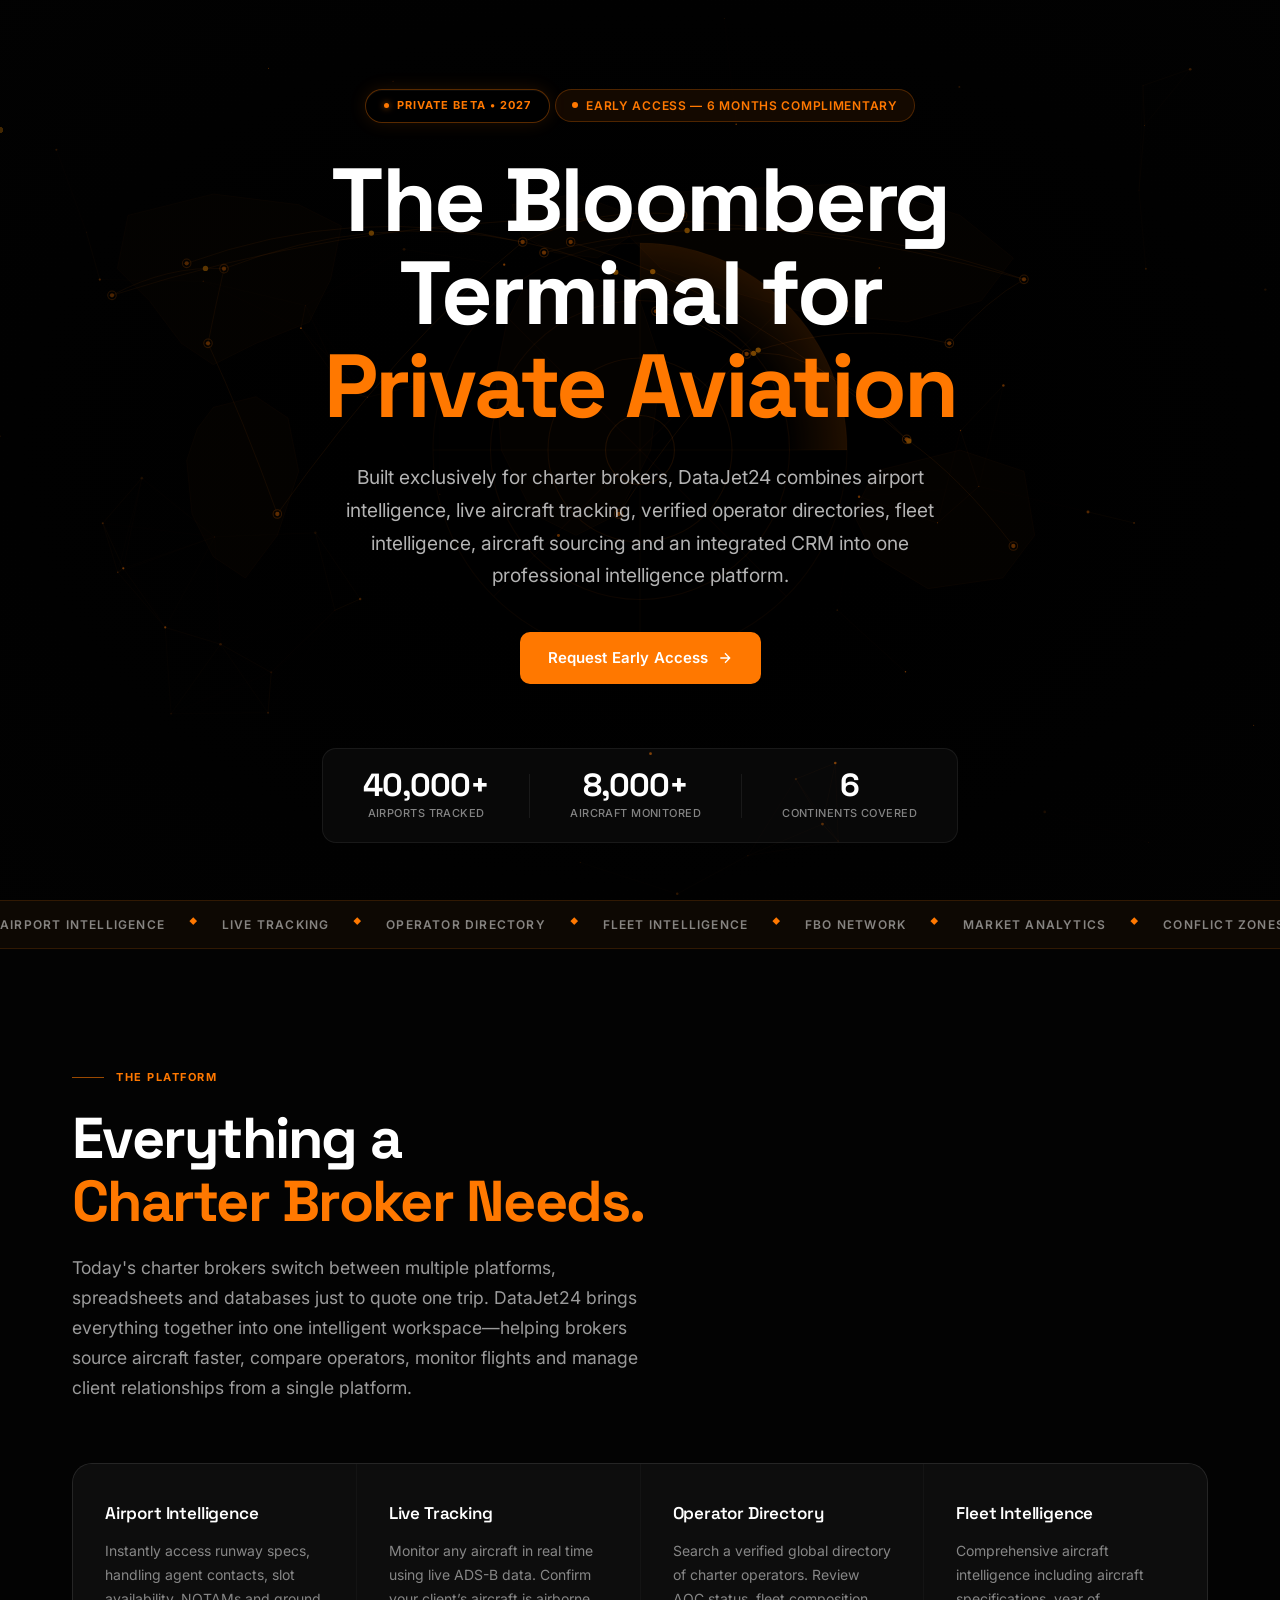
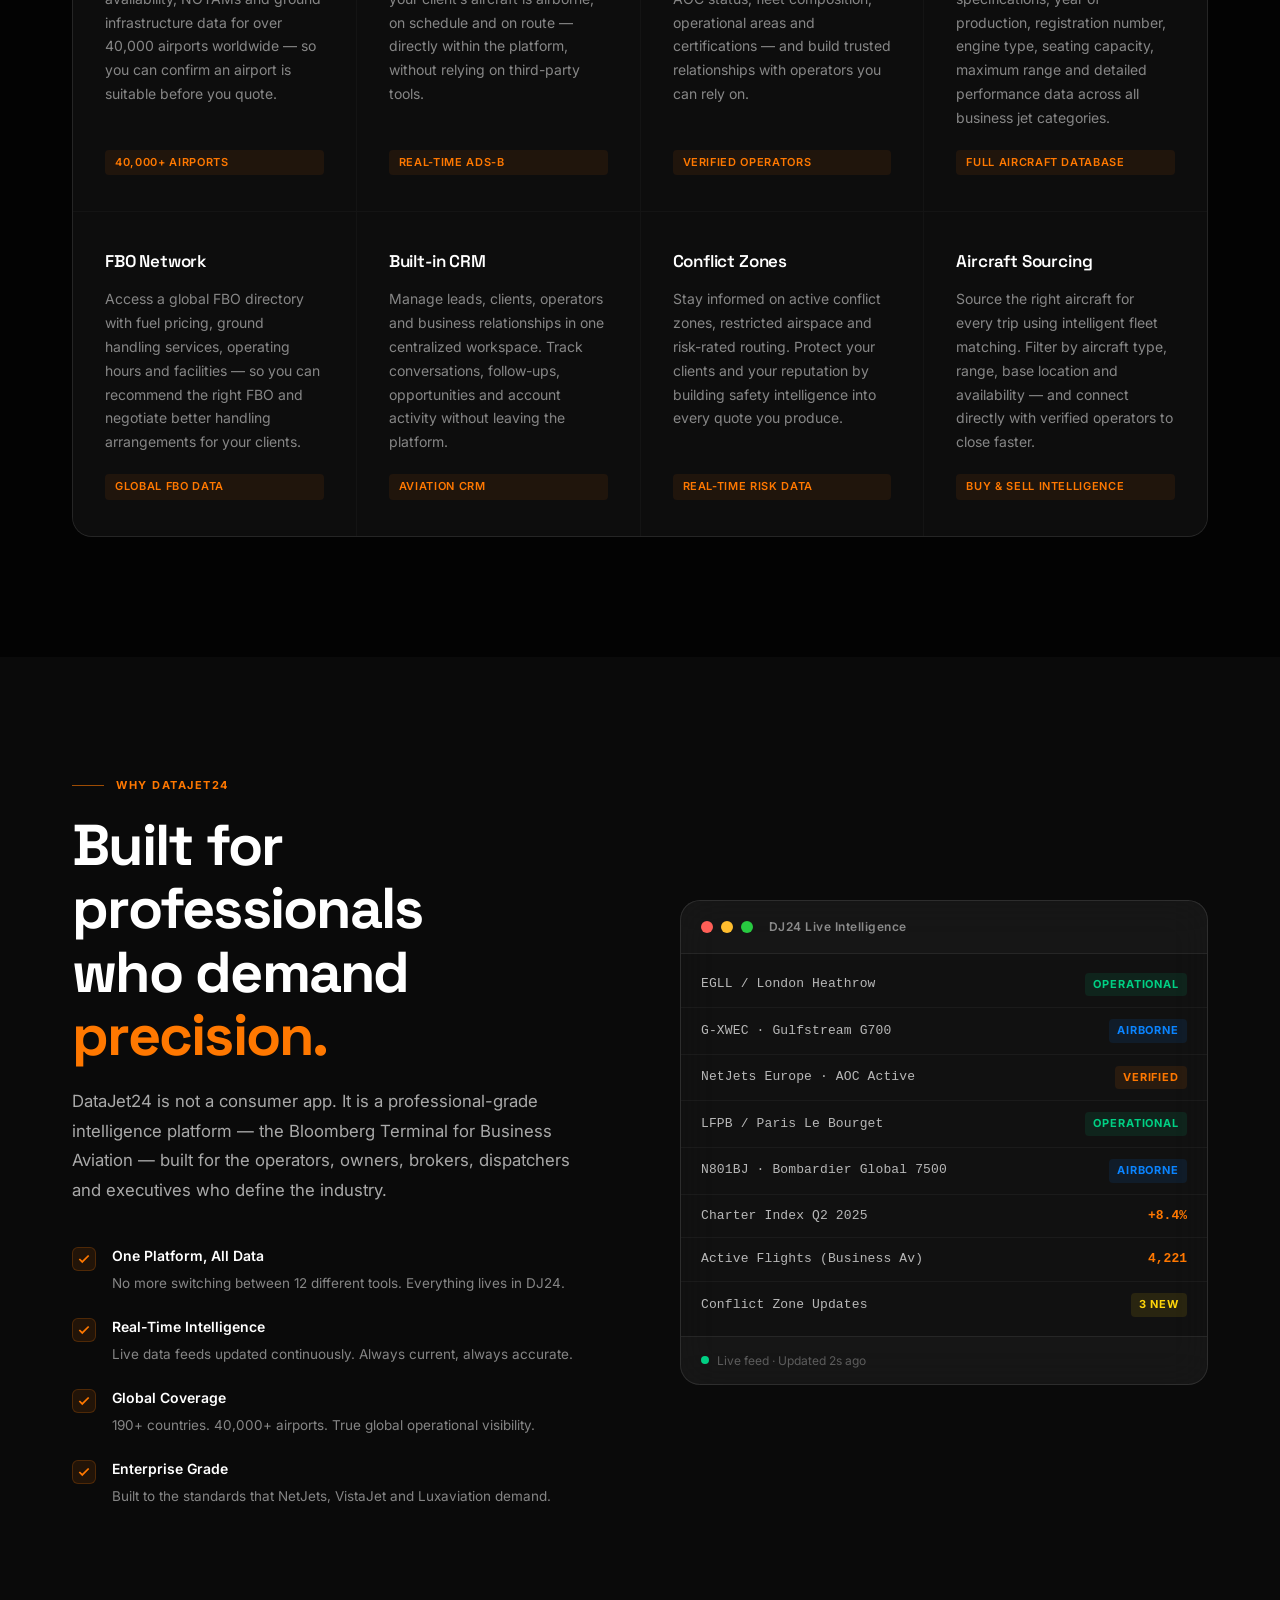
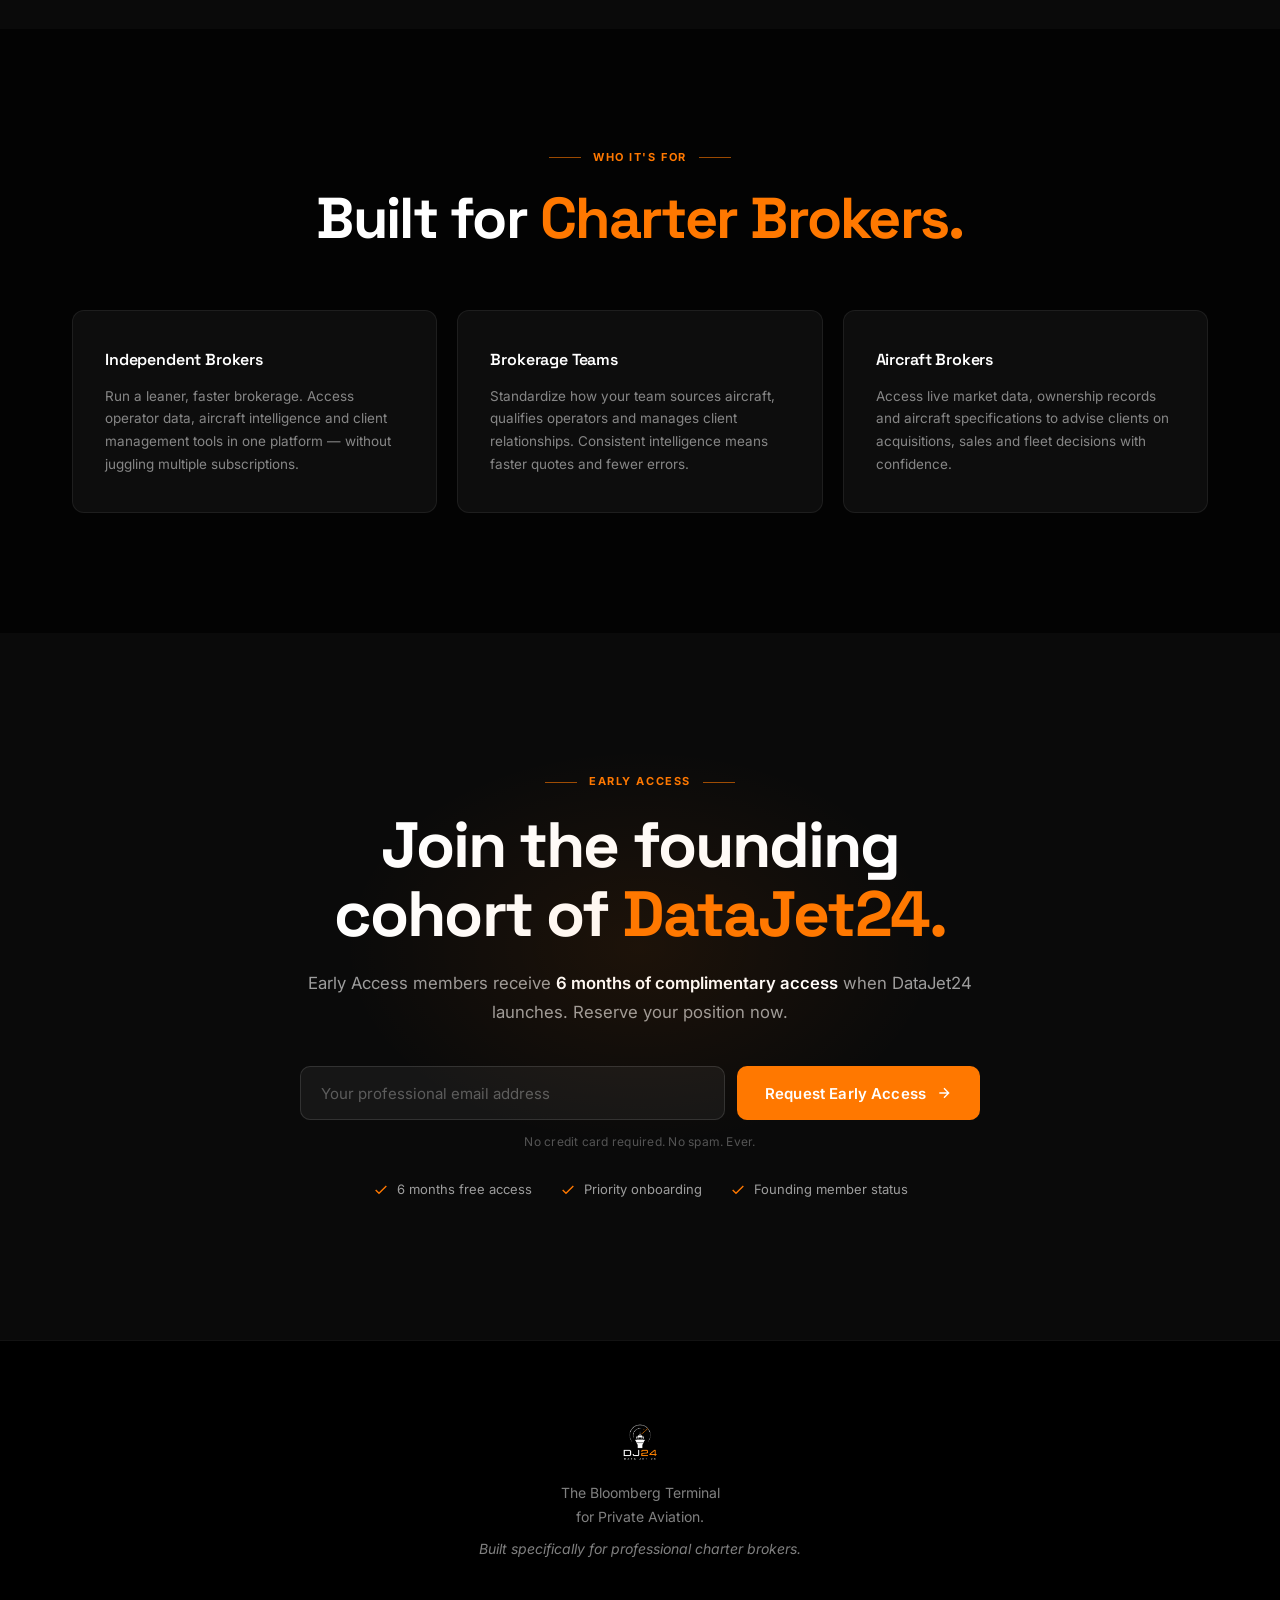
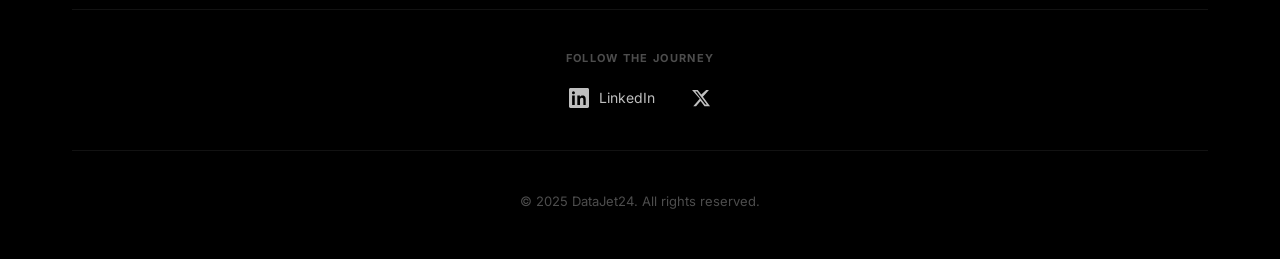
==== commit 767a15dd: "Polish: remove 3 audience cards, remove X text label from footer Removed several user-card sections " ====
--- a/index.html
+++ b/index.html
@@ -391,18 +391,6 @@
           <h4>Aircraft Brokers</h4>
           <p>Access live market data, ownership records and aircraft specifications to advise clients on acquisitions, sales and fleet decisions with confidence.</p>
         </div>
-        <div class="user-card" data-aos="fade-up">
-          <h4>Corporate Flight Departments</h4>
-          <p>Manage trip logistics, monitor aircraft availability and maintain operator relationships with the same intelligence tools used by the world's leading brokers.</p>
-        </div>
-        <div class="user-card" data-aos="fade-up">
-          <h4>Aviation Consultants</h4>
-          <p>Deliver sharper advisory with access to fleet data, market analytics, operator profiles and charter pricing intelligence — all from one professional platform.</p>
-        </div>
-        <div class="user-card" data-aos="fade-up">
-          <h4>Investors &amp; Analysts</h4>
-          <p>Market intelligence, fleet analytics and business aviation trend data to support investment decisions, due diligence and strategic advisory.</p>
-        </div>
       </div>
     </div>
   </section>
@@ -477,7 +465,6 @@
                 </a>
                 <a href="https://x.com/DataJet24" target="_blank" rel="noopener noreferrer" class="footer-social-link" aria-label="DataJet24 on X">
                     <svg width="20" height="20" viewBox="0 0 24 24" fill="none" xmlns="http://www.w3.org/2000/svg" class="social-icon"><path d="M18.244 2.25h3.308l-7.227 8.26 8.502 11.24H16.17l-4.714-6.231-5.401 6.231H2.742l7.73-8.835L1.254 2.25H8.08l4.253 5.622L18.244 2.25zm-1.161 17.52h1.833L7.084 4.126H5.117L17.083 19.77z" fill="currentColor"/></svg>
-                    <span>X</span>
                 </a>
             </div>
         </div>
--- a/css/style.css
+++ b/css/style.css
@@ -971,6 +971,14 @@
   line-height: 1.7;
 }
 
+/* ---- Footer Brand Sub ---- */
+.footer-brand-sub {
+  font-size: 12px;
+  color: var(--white-30);
+  margin-top: 8px;
+  font-style: italic;
+}
+
 /* ---- Footer Social ---- */
 .footer-social-section {
   display: flex;
@@ -994,34 +1002,37 @@
 .footer-social-links {
   display: flex;
   align-items: center;
-  gap: 12px;
+  gap: 36px;
 }
 
 .footer-social-link {
   display: inline-flex;
   align-items: center;
-  gap: 8px;
-  padding: 9px 20px;
+  gap: 10px;
   background: transparent;
-  border: 1px solid var(--border);
-  border-radius: 100px;
-  font-size: 13px;
-  font-weight: 500;
-  color: var(--white-50);
+  border: none;
+  font-size: 14px;
+  font-weight: 400;
+  color: rgba(255,255,255,0.75);
   text-decoration: none;
-  transition: color var(--transition), border-color var(--transition), background var(--transition), box-shadow var(--transition);
-}
-
-.footer-social-link svg {
+  transition: color 0.2s ease;
+}
+
+.social-icon {
+  width: 20px;
+  height: 20px;
   flex-shrink: 0;
-  transition: color var(--transition);
+  color: rgba(255,255,255,0.75);
+  transition: color 0.2s ease;
+  display: block;
 }
 
 .footer-social-link:hover {
-  color: var(--accent);
-  border-color: rgba(255, 120, 0, 0.4);
-  background: rgba(255, 120, 0, 0.05);
-  box-shadow: 0 0 14px rgba(255, 120, 0, 0.1);
+  color: #ffffff;
+}
+
+.footer-social-link:hover .social-icon {
+  color: #FF8A00;
 }
 
 .footer-bottom {
@@ -1066,8 +1077,8 @@
   .users-grid { grid-template-columns: 1fr; }
   .section-platform, .section-intelligence, .section-users, .section-waitlist { padding: 80px 0; }
   .form-row { flex-direction: column; }
-  .footer-social-links { gap: 8px; }
-  .footer-social-link { padding: 8px 16px; font-size: 12px; }
+  .footer-social-links { gap: 24px; }
+  .footer-social-link { font-size: 13px; }
   .waitlist-badges { gap: 16px; }
 }
 
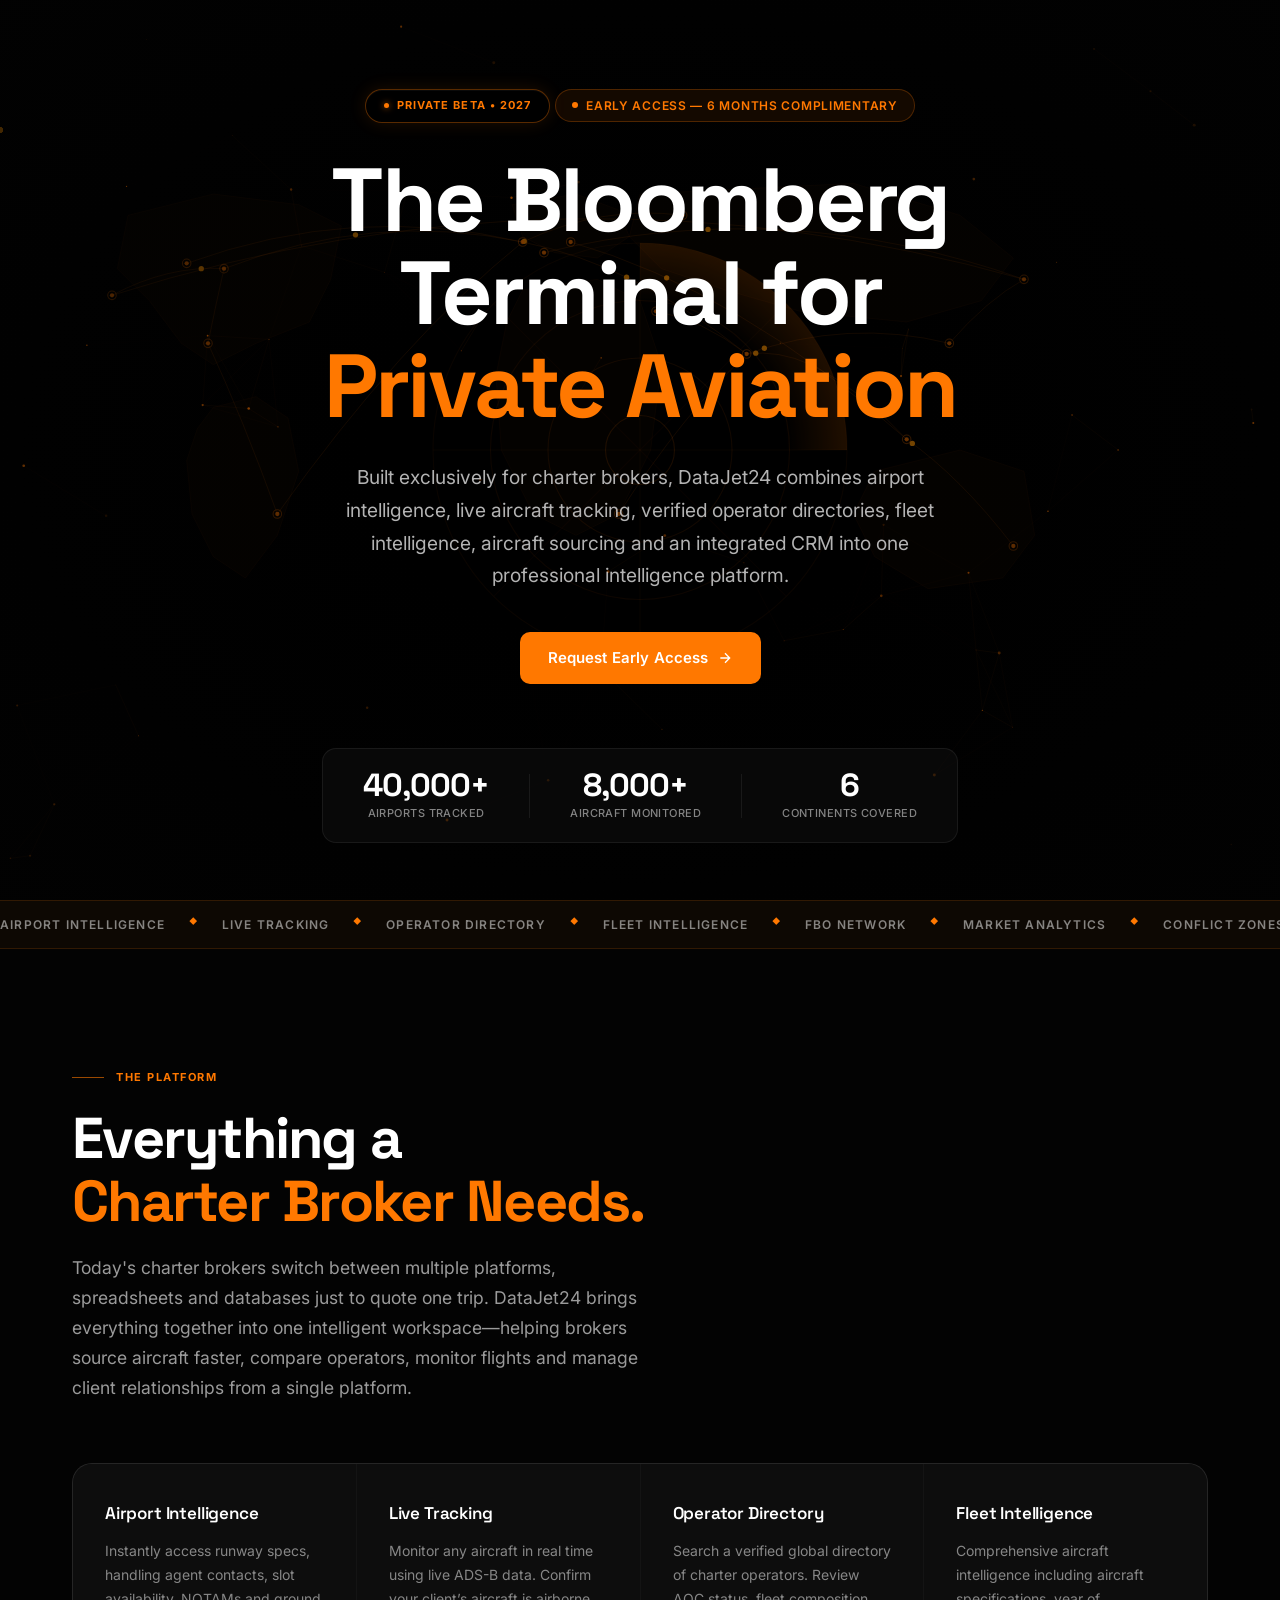
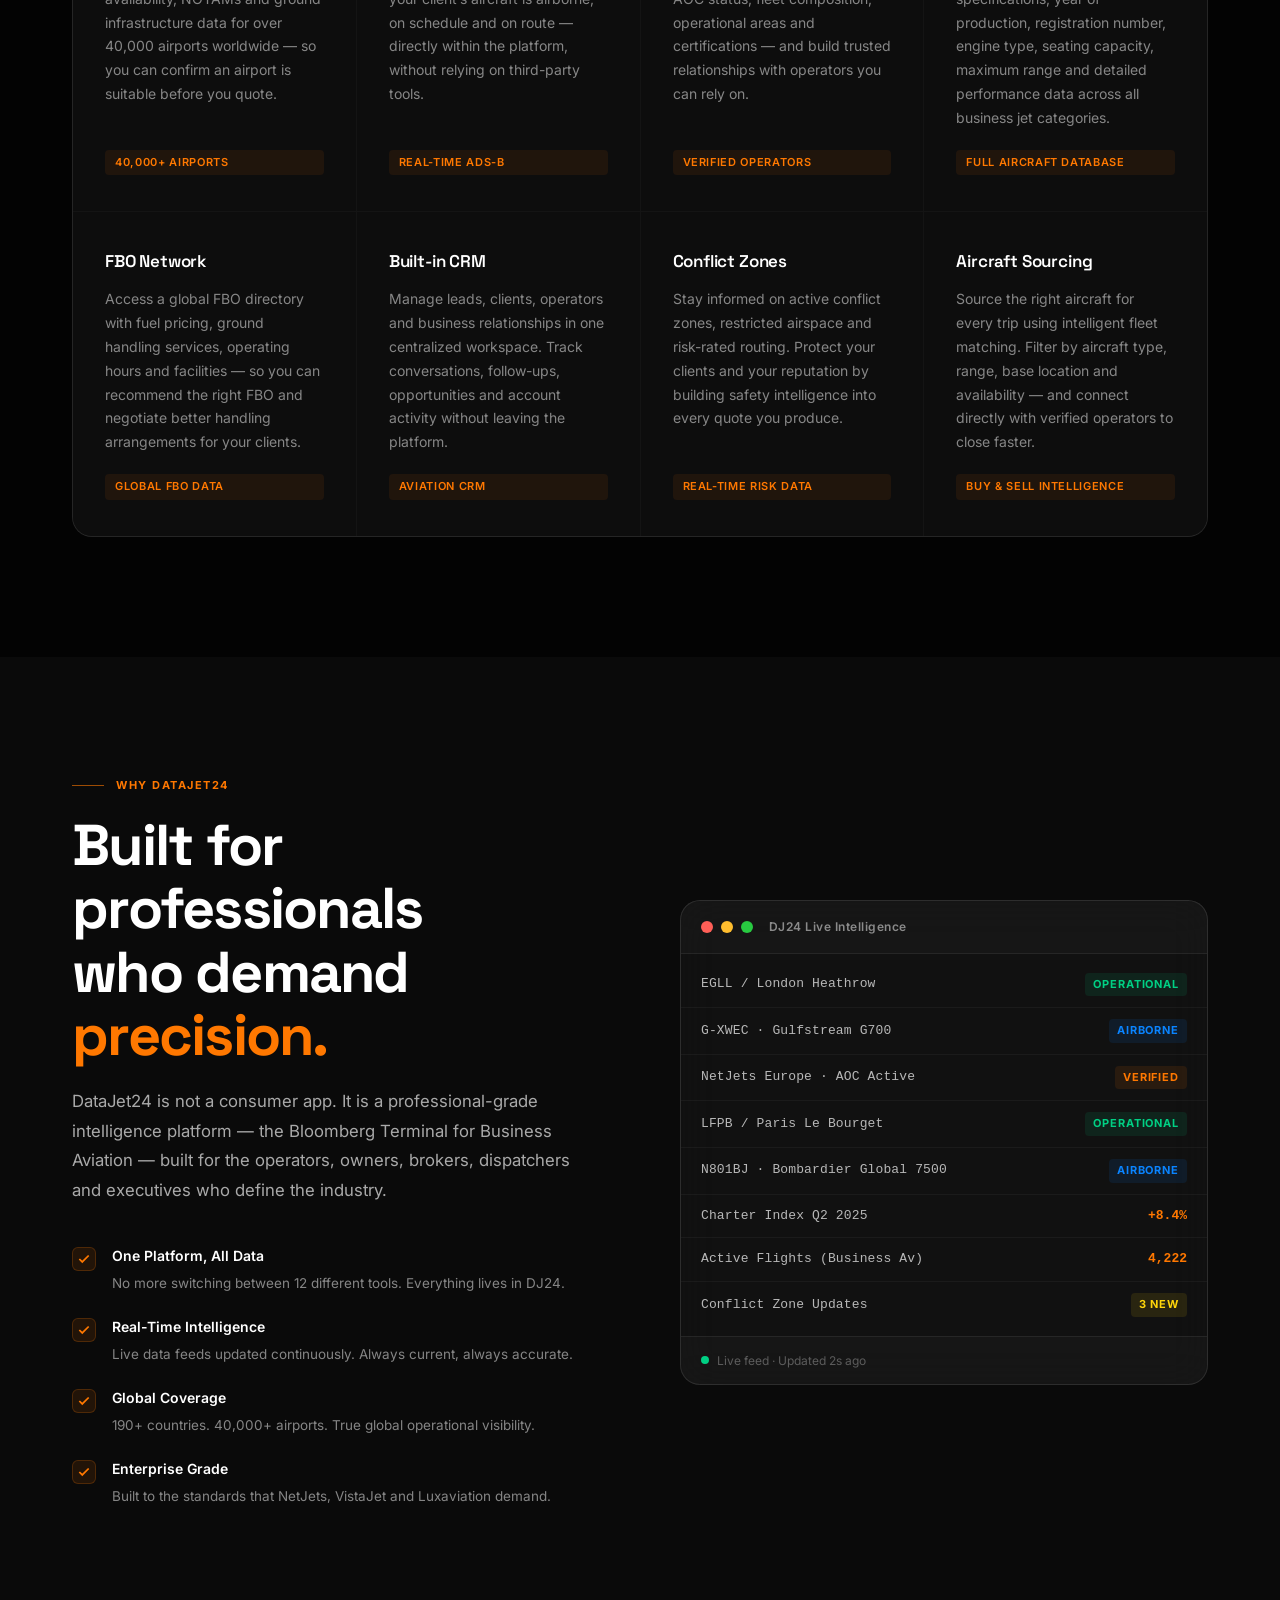
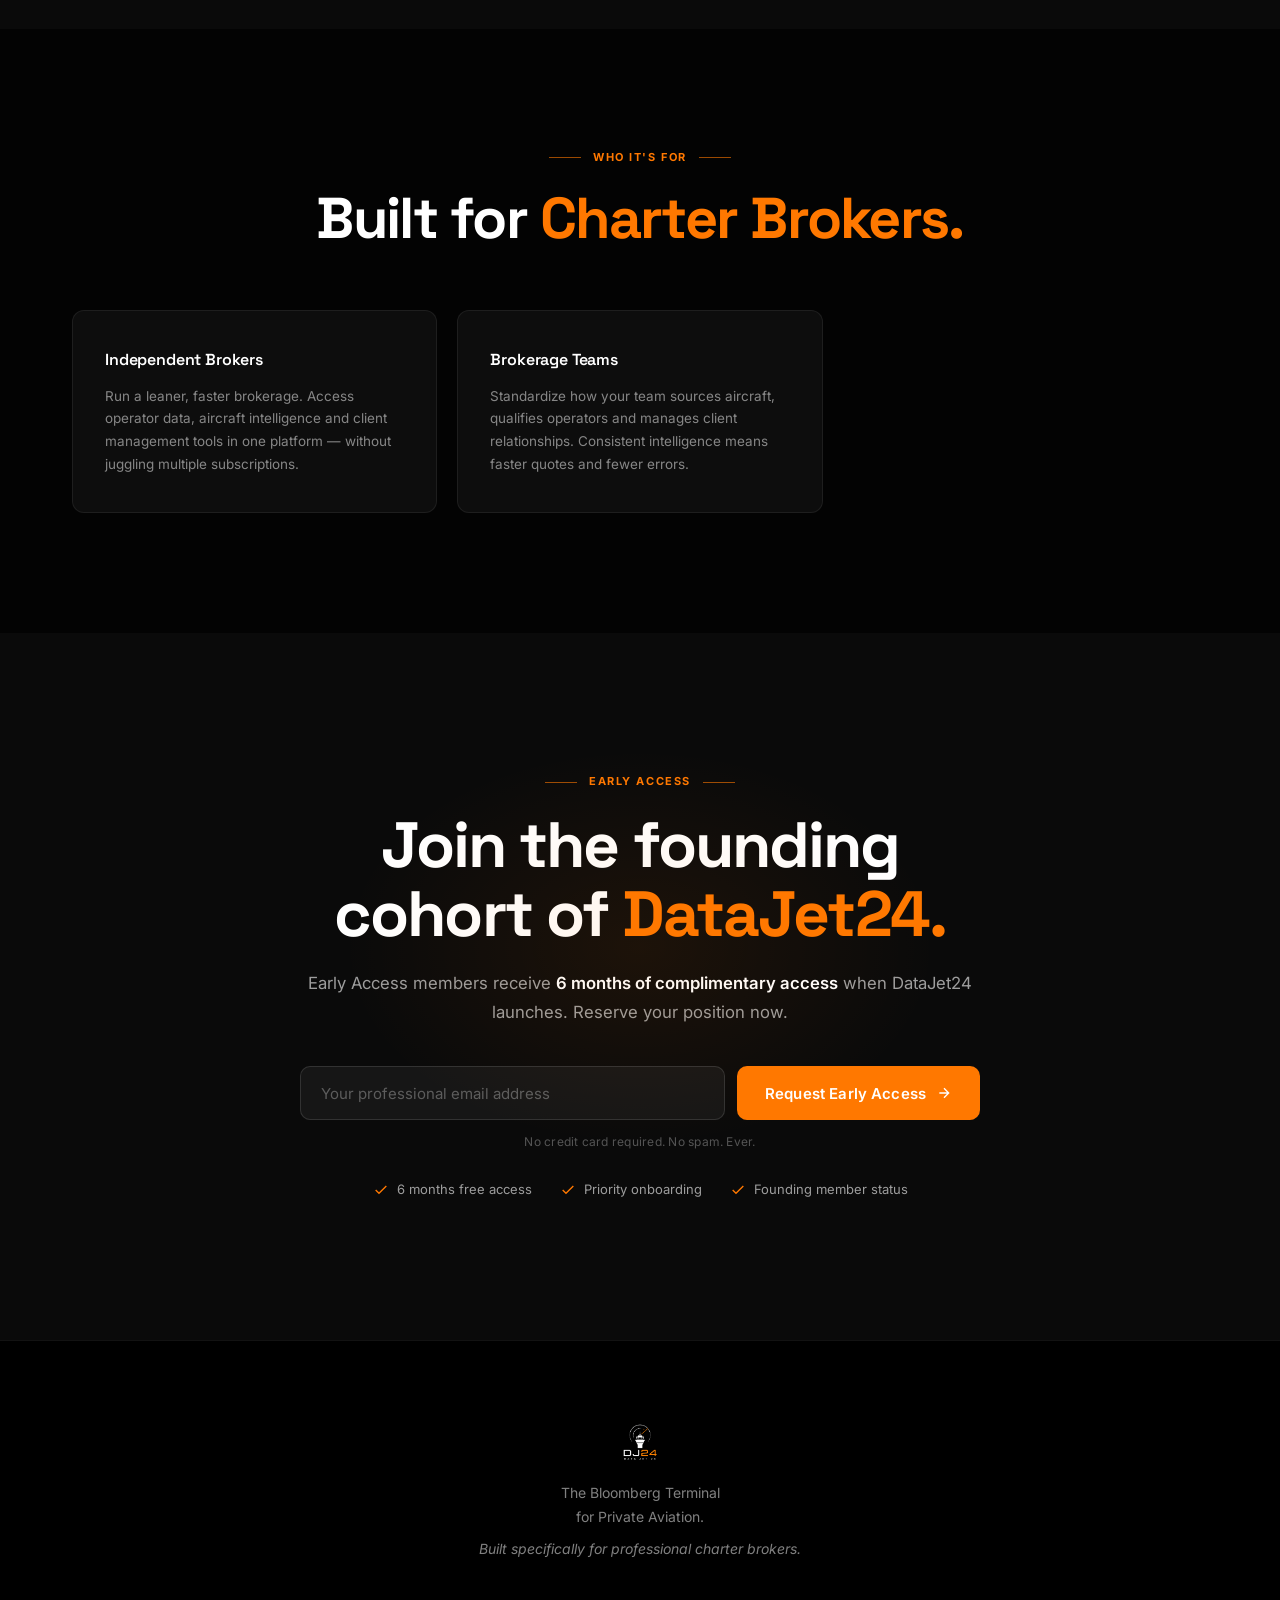
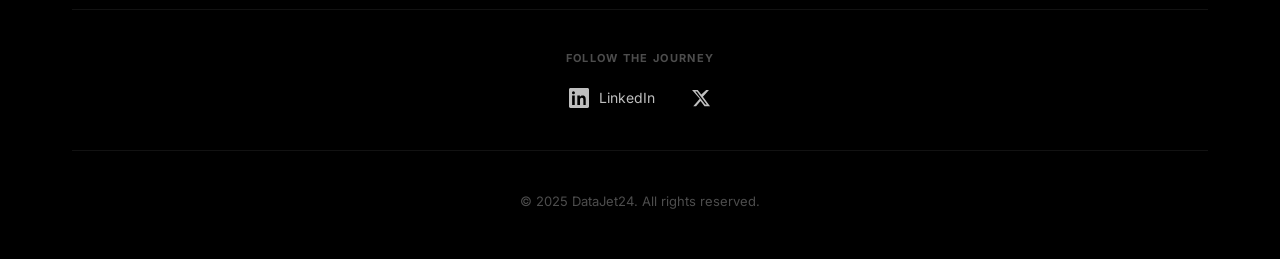
==== commit f6e8457d: "Remove Aircraft Brokers card from audience section Removed the Aircraft Brokers user card section." ====
--- a/index.html
+++ b/index.html
@@ -387,10 +387,6 @@
           <h4>Brokerage Teams</h4>
           <p>Standardize how your team sources aircraft, qualifies operators and manages client relationships. Consistent intelligence means faster quotes and fewer errors.</p>
         </div>
-        <div class="user-card" data-aos="fade-up">
-          <h4>Aircraft Brokers</h4>
-          <p>Access live market data, ownership records and aircraft specifications to advise clients on acquisitions, sales and fleet decisions with confidence.</p>
-        </div>
       </div>
     </div>
   </section>
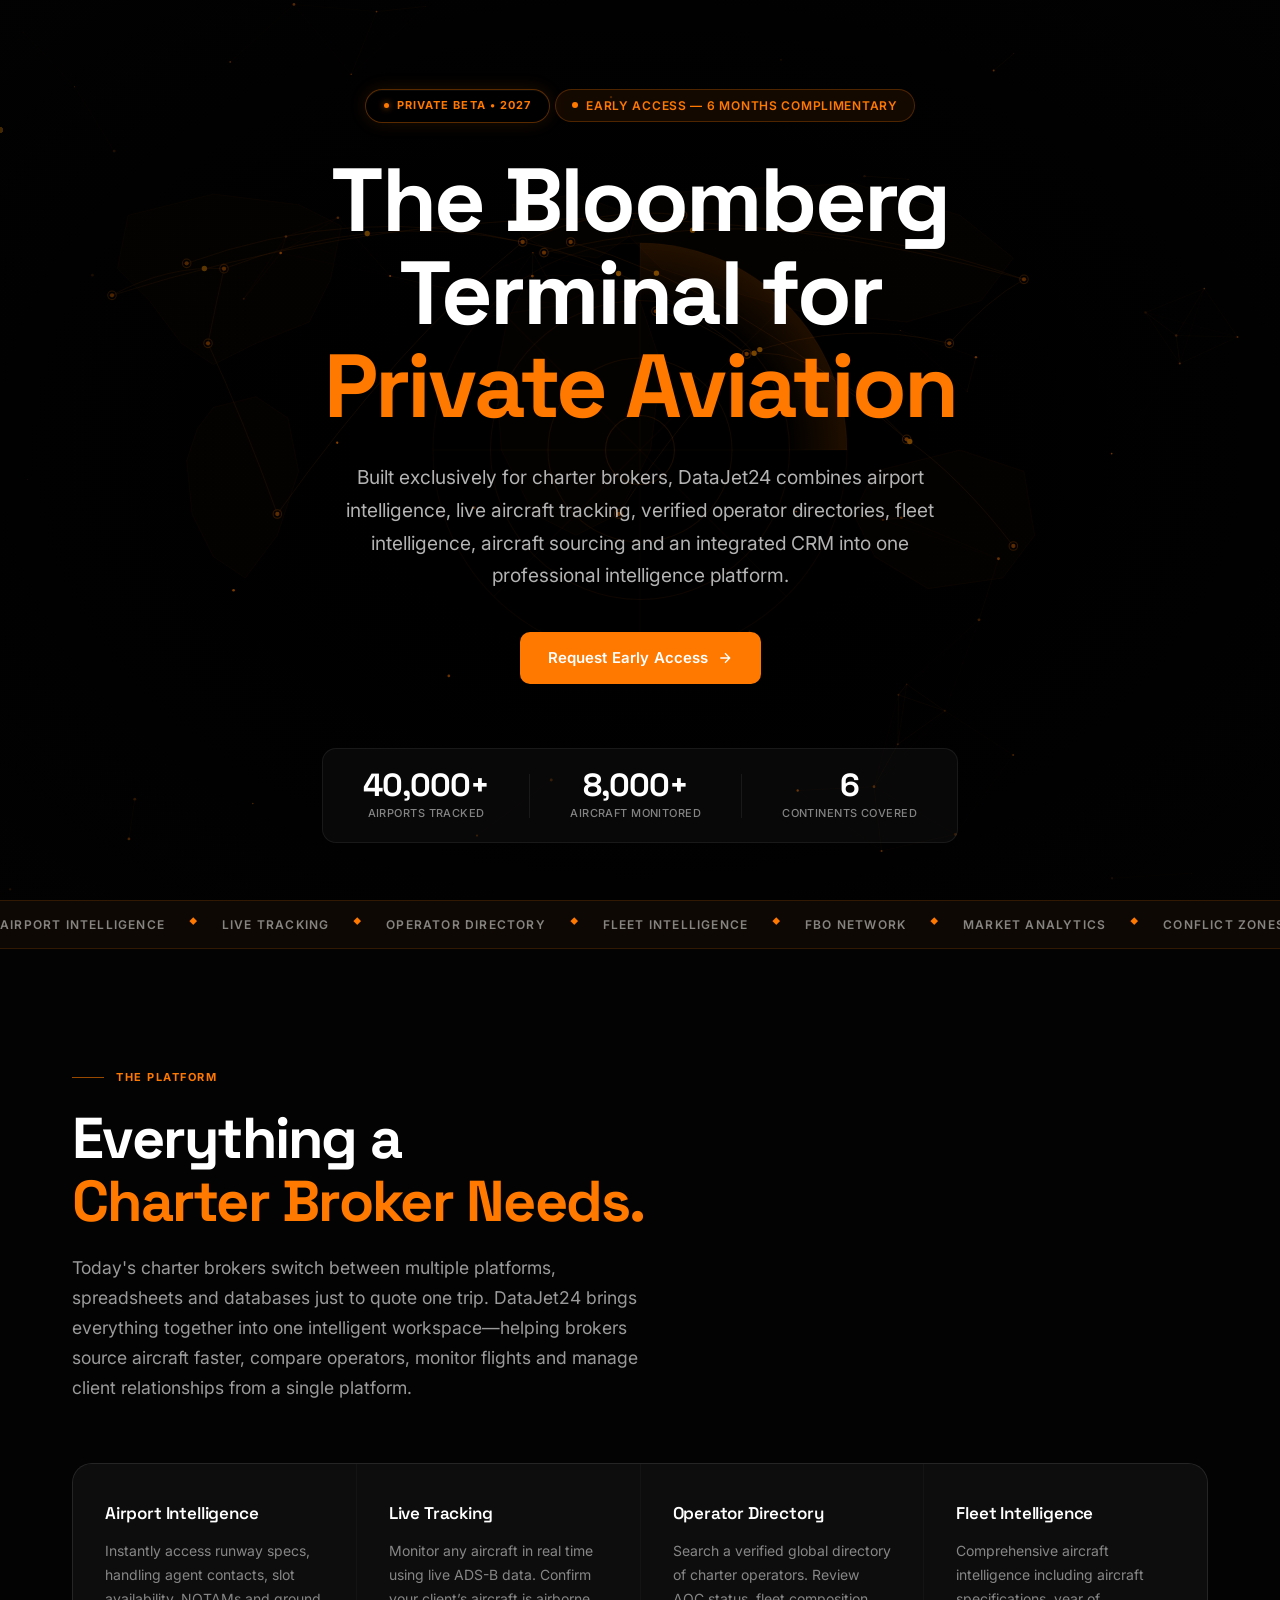
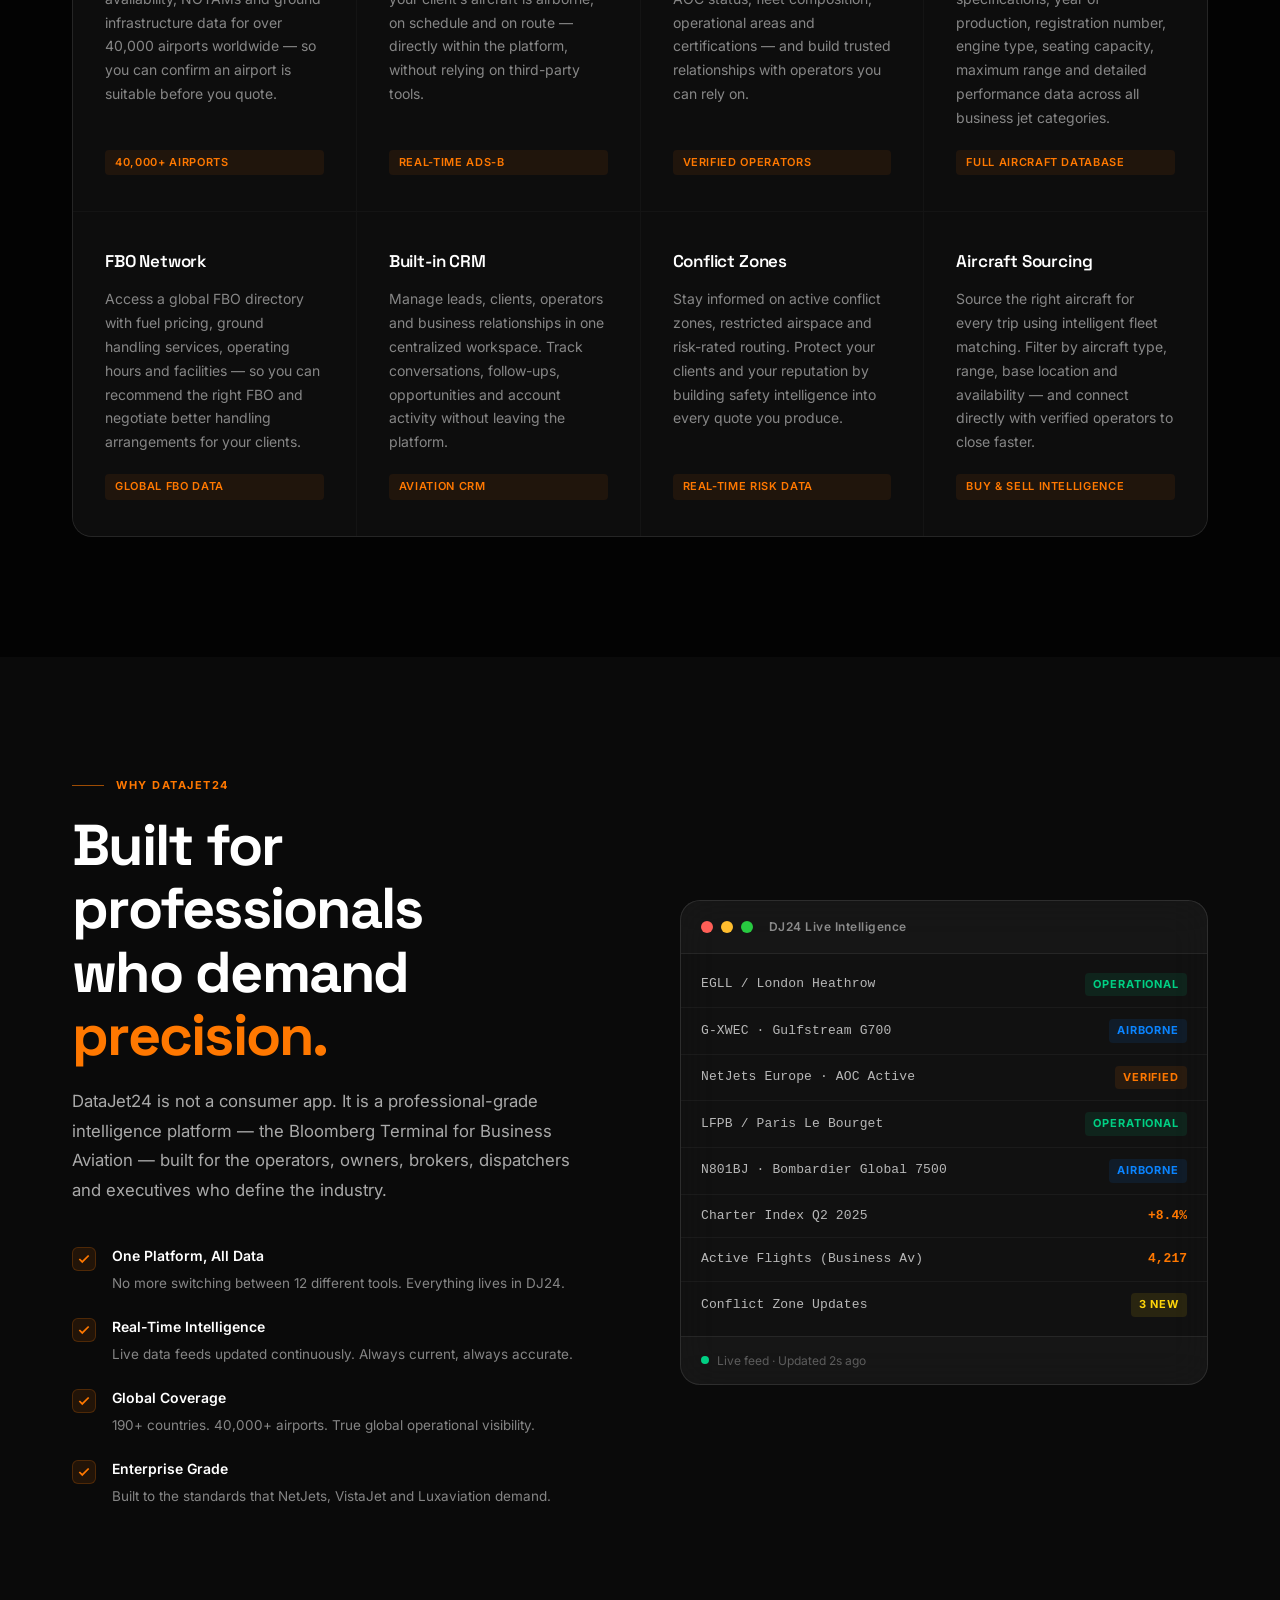
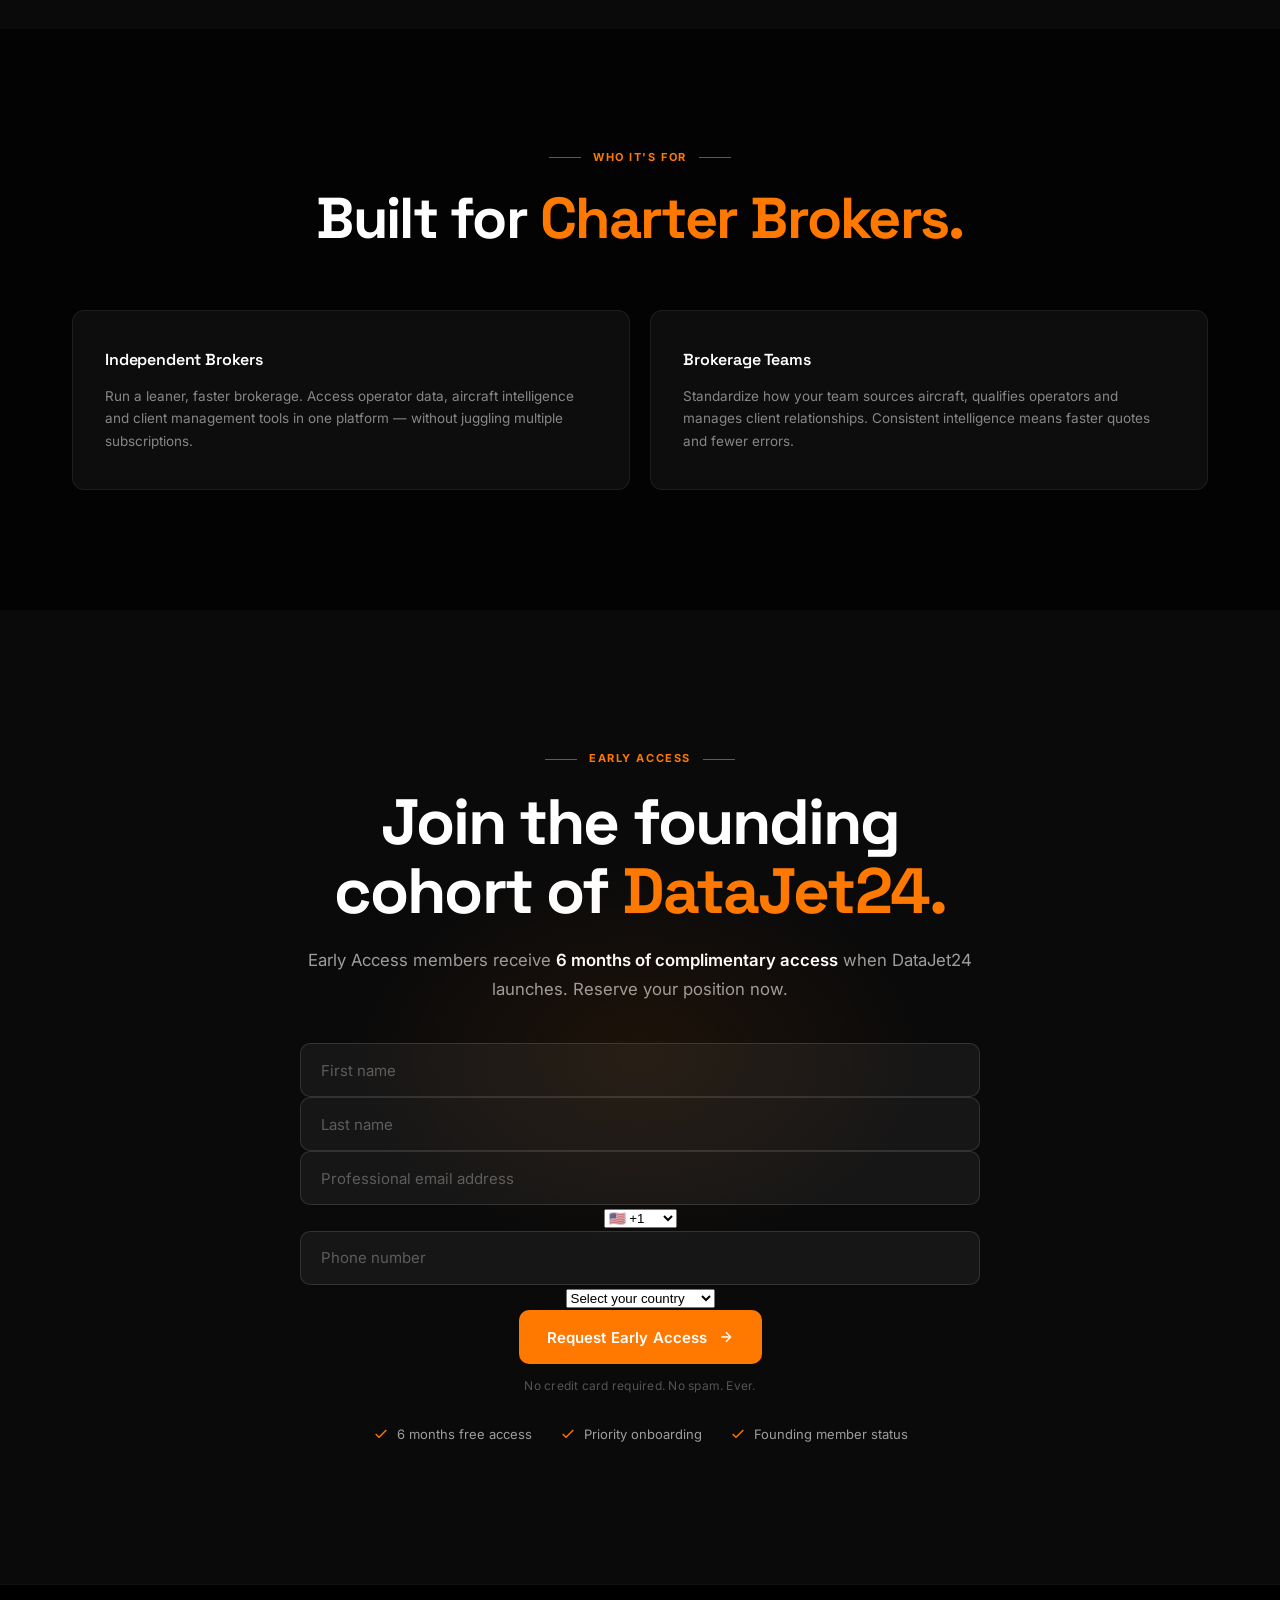
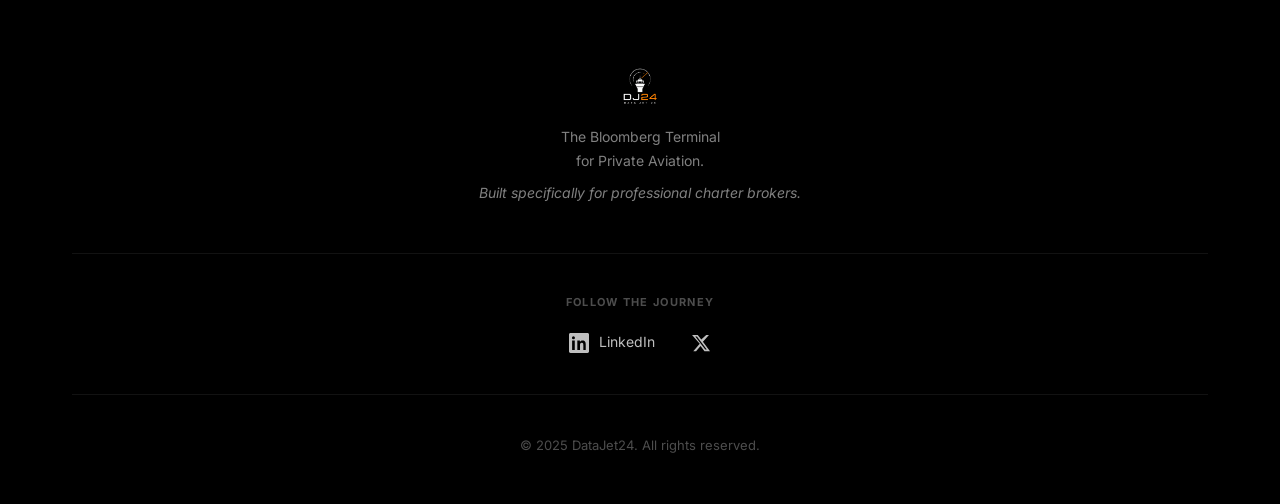
==== commit e0f8b788: "Enhance waitlist form with additional fields Updated waitlist form to include first name, last name," ====
--- a/index.html
+++ b/index.html
@@ -409,11 +409,136 @@
         <form id="waitlistForm" action="https://formspree.io/f/mnjkvwpp" method="POST" class="waitlist-form">
           <input type="hidden" name="_subject" value="New DJ24 Early Access Signup">
           <input type="hidden" name="_next" value="https://www.datajet24.com/thank-you.html">
-          <div class="form-row">
+          <div class="form-grid">
             <div class="form-input-wrap">
-              <input type="email" name="email" id="emailInput" placeholder="Your professional email address" required autocomplete="email">
+              <input type="text" name="firstName" id="firstNameInput" placeholder="First name" required autocomplete="given-name">
+              <label for="firstNameInput">First Name</label>
+            </div>
+            <div class="form-input-wrap">
+              <input type="text" name="lastName" id="lastNameInput" placeholder="Last name" required autocomplete="family-name">
+              <label for="lastNameInput">Last Name</label>
+            </div>
+            <div class="form-input-wrap">
+              <input type="email" name="email" id="emailInput" placeholder="Professional email address" required autocomplete="email">
               <label for="emailInput">Email Address</label>
             </div>
+            <div class="form-input-wrap form-phone-wrap">
+              <select name="phoneCode" id="phoneCodeInput" class="phone-code-select" autocomplete="tel-country-code">
+                <option value="+1">🇺🇸 +1</option>
+                <option value="+44">🇬🇧 +44</option>
+                <option value="+33">🇫🇷 +33</option>
+                <option value="+49">🇩🇪 +49</option>
+                <option value="+39">🇮🇹 +39</option>
+                <option value="+34">🇪🇸 +34</option>
+                <option value="+31">🇳🇱 +31</option>
+                <option value="+41">🇨🇭 +41</option>
+                <option value="+46">🇸🇪 +46</option>
+                <option value="+47">🇳🇴 +47</option>
+                <option value="+45">🇩🇰 +45</option>
+                <option value="+358">🇫🇮 +358</option>
+                <option value="+32">🇧🇪 +32</option>
+                <option value="+43">🇦🇹 +43</option>
+                <option value="+351">🇵🇹 +351</option>
+                <option value="+30">🇬🇷 +30</option>
+                <option value="+48">🇵🇱 +48</option>
+                <option value="+420">🇨🇿 +420</option>
+                <option value="+36">🇭🇺 +36</option>
+                <option value="+40">🇷🇴 +40</option>
+                <option value="+7">🇷🇺 +7</option>
+                <option value="+380">🇺🇦 +380</option>
+                <option value="+90">🇹🇷 +90</option>
+                <option value="+971">🇦🇪 +971</option>
+                <option value="+966">🇸🇦 +966</option>
+                <option value="+974">🇶🇦 +974</option>
+                <option value="+965">🇰🇼 +965</option>
+                <option value="+973">🇧🇭 +973</option>
+                <option value="+968">🇴🇲 +968</option>
+                <option value="+212">🇲🇦 +212</option>
+                <option value="+20">🇪🇬 +20</option>
+                <option value="+27">🇿🇦 +27</option>
+                <option value="+234">🇳🇬 +234</option>
+                <option value="+254">🇰🇪 +254</option>
+                <option value="+91">🇮🇳 +91</option>
+                <option value="+86">🇨🇳 +86</option>
+                <option value="+81">🇯🇵 +81</option>
+                <option value="+82">🇰🇷 +82</option>
+                <option value="+65">🇸🇬 +65</option>
+                <option value="+60">🇲🇾 +60</option>
+                <option value="+66">🇹🇭 +66</option>
+                <option value="+62">🇮🇩 +62</option>
+                <option value="+63">🇵🇭 +63</option>
+                <option value="+61">🇦🇺 +61</option>
+                <option value="+64">🇳🇿 +64</option>
+                <option value="+55">🇧🇷 +55</option>
+                <option value="+54">🇦🇷 +54</option>
+                <option value="+57">🇨🇴 +57</option>
+                <option value="+52">🇲🇽 +52</option>
+                <option value="+56">🇨🇱 +56</option>
+                <option value="+1-CA">🇨🇦 +1</option>
+              </select>
+              <input type="tel" name="phone" id="phoneInput" placeholder="Phone number" autocomplete="tel-national">
+              <label for="phoneInput">Phone Number</label>
+            </div>
+            <div class="form-input-wrap form-full-width">
+              <select name="country" id="countryInput" class="country-select" required autocomplete="country-name">
+                <option value="" disabled selected>Select your country</option>
+                <option value="United States">United States</option>
+                <option value="United Kingdom">United Kingdom</option>
+                <option value="France">France</option>
+                <option value="Germany">Germany</option>
+                <option value="Italy">Italy</option>
+                <option value="Spain">Spain</option>
+                <option value="Netherlands">Netherlands</option>
+                <option value="Switzerland">Switzerland</option>
+                <option value="Sweden">Sweden</option>
+                <option value="Norway">Norway</option>
+                <option value="Denmark">Denmark</option>
+                <option value="Finland">Finland</option>
+                <option value="Belgium">Belgium</option>
+                <option value="Austria">Austria</option>
+                <option value="Portugal">Portugal</option>
+                <option value="Greece">Greece</option>
+                <option value="Poland">Poland</option>
+                <option value="Czech Republic">Czech Republic</option>
+                <option value="Hungary">Hungary</option>
+                <option value="Romania">Romania</option>
+                <option value="Russia">Russia</option>
+                <option value="Ukraine">Ukraine</option>
+                <option value="Turkey">Turkey</option>
+                <option value="United Arab Emirates">United Arab Emirates</option>
+                <option value="Saudi Arabia">Saudi Arabia</option>
+                <option value="Qatar">Qatar</option>
+                <option value="Kuwait">Kuwait</option>
+                <option value="Bahrain">Bahrain</option>
+                <option value="Oman">Oman</option>
+                <option value="Morocco">Morocco</option>
+                <option value="Egypt">Egypt</option>
+                <option value="South Africa">South Africa</option>
+                <option value="Nigeria">Nigeria</option>
+                <option value="Kenya">Kenya</option>
+                <option value="India">India</option>
+                <option value="China">China</option>
+                <option value="Japan">Japan</option>
+                <option value="South Korea">South Korea</option>
+                <option value="Singapore">Singapore</option>
+                <option value="Malaysia">Malaysia</option>
+                <option value="Thailand">Thailand</option>
+                <option value="Indonesia">Indonesia</option>
+                <option value="Philippines">Philippines</option>
+                <option value="Australia">Australia</option>
+                <option value="New Zealand">New Zealand</option>
+                <option value="Brazil">Brazil</option>
+                <option value="Argentina">Argentina</option>
+                <option value="Colombia">Colombia</option>
+                <option value="Mexico">Mexico</option>
+                <option value="Chile">Chile</option>
+                <option value="Canada">Canada</option>
+                <option value="Other">Other</option>
+              </select>
+              <label for="countryInput">Country</label>
+            </div>
+          </div>
+          <div class="form-submit-row">
             <button type="submit" class="btn-waitlist">
               <span>Request Early Access</span>
               <svg width="16" height="16" viewBox="0 0 24 24" fill="none" stroke="currentColor" stroke-width="2"><path d="M5 12h14M12 5l7 7-7 7"/></svg>
--- a/css/style.css
+++ b/css/style.css
@@ -763,7 +763,7 @@
 
 .users-grid {
   display: grid;
-  grid-template-columns: repeat(3, 1fr);
+  grid-template-columns: repeat(2, 1fr);
   gap: 20px;
   margin-top: 60px;
 }
